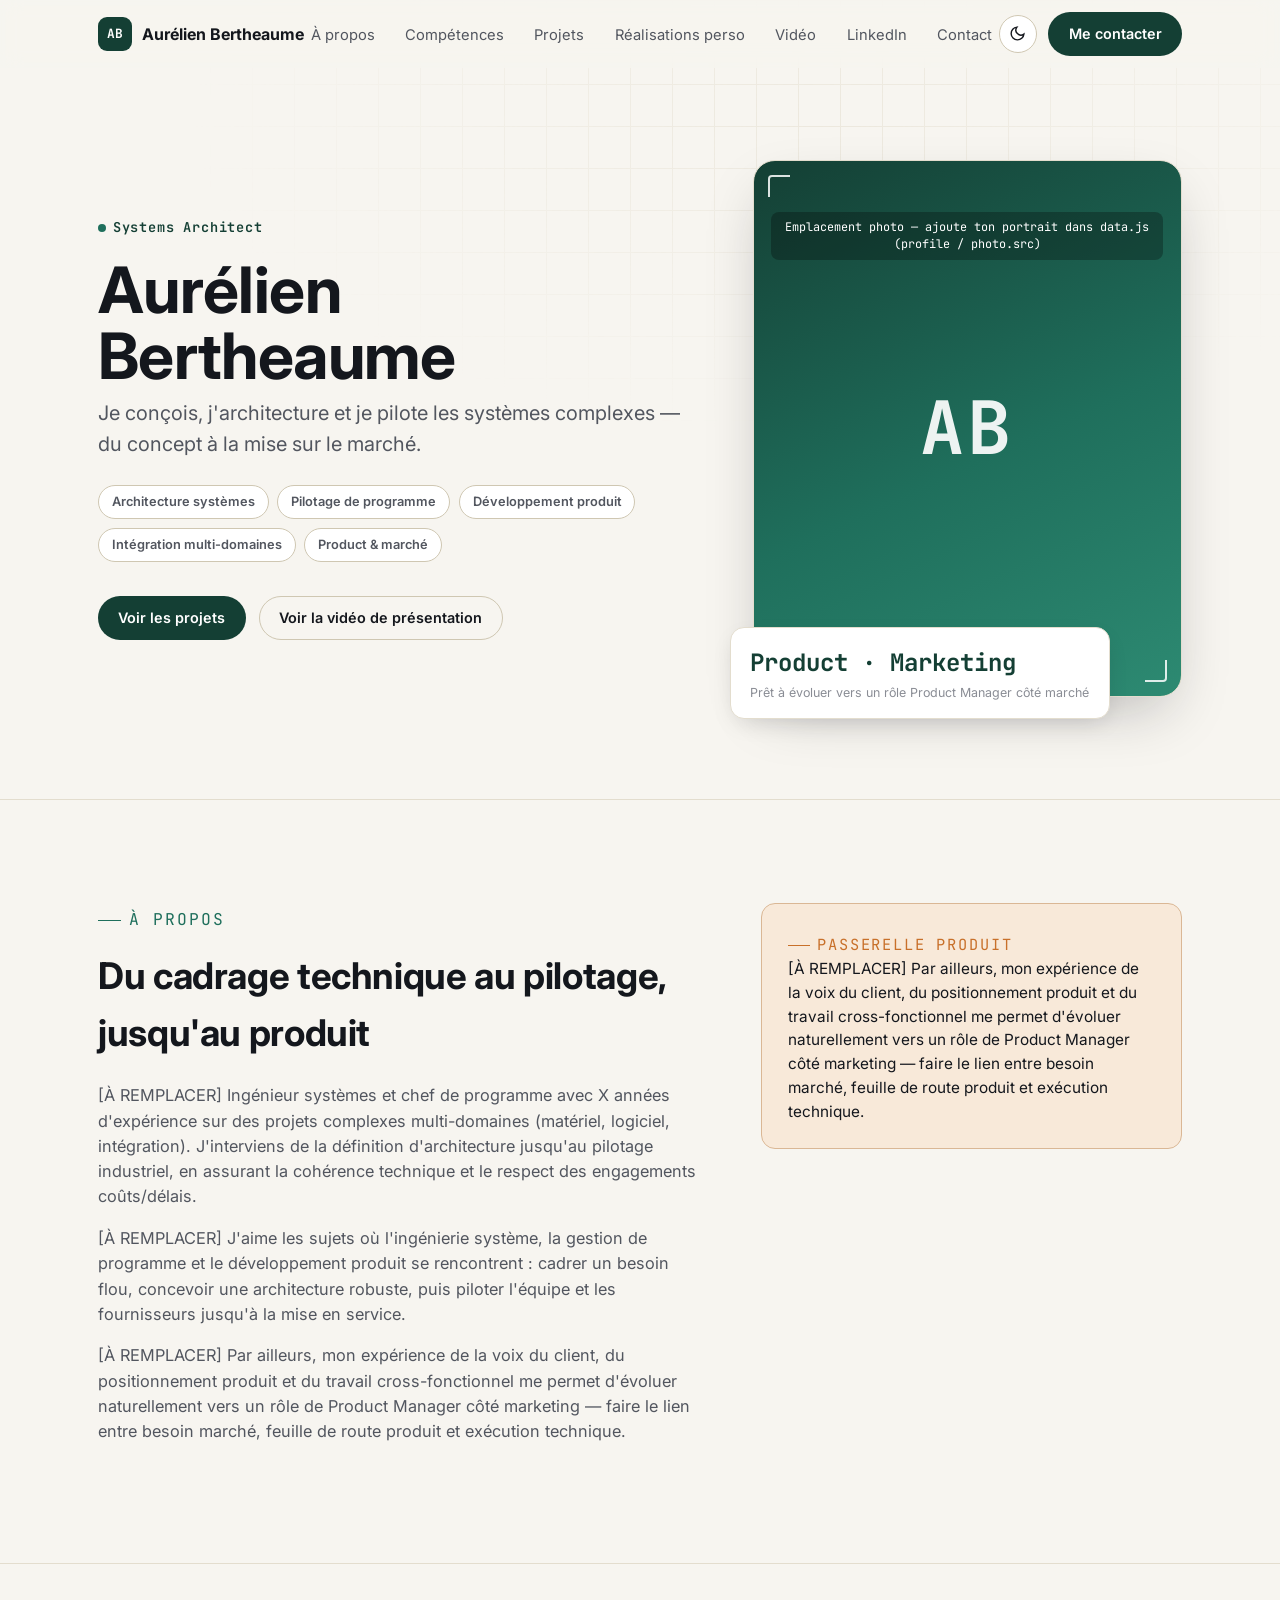
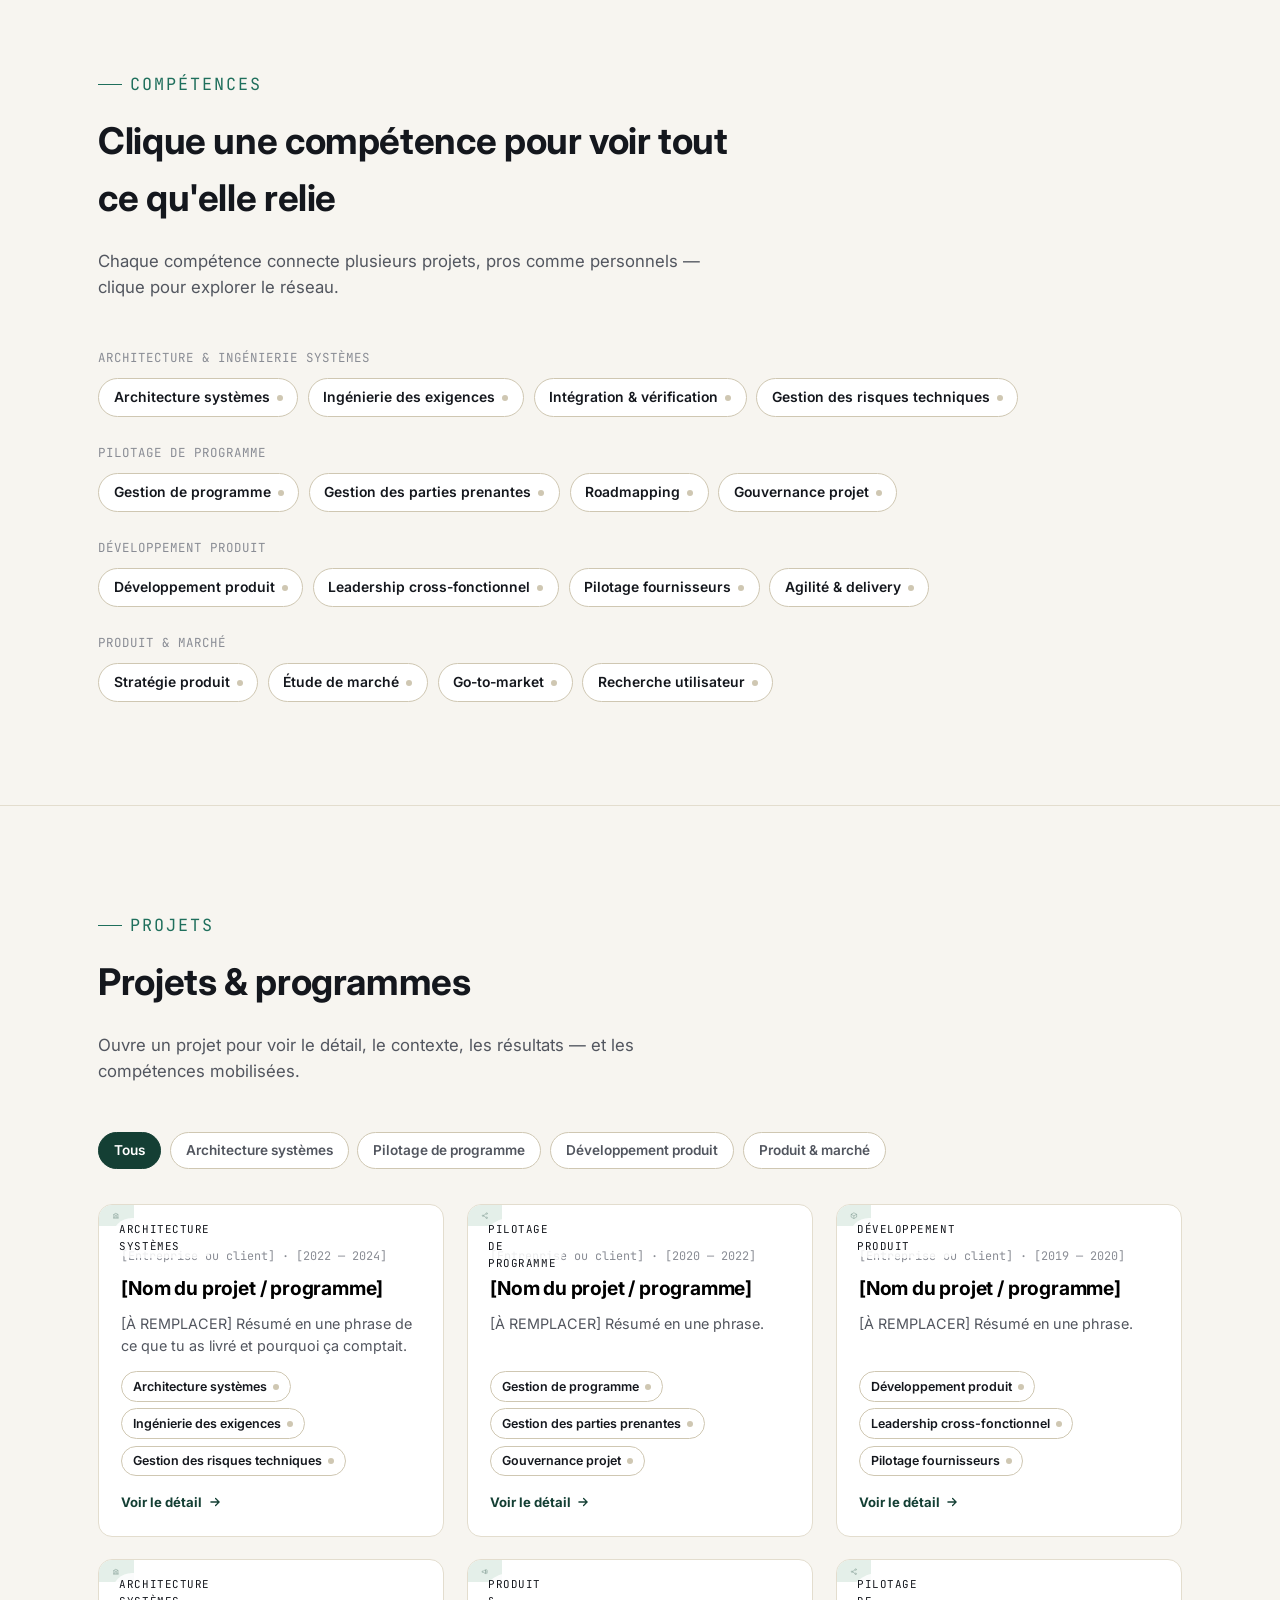
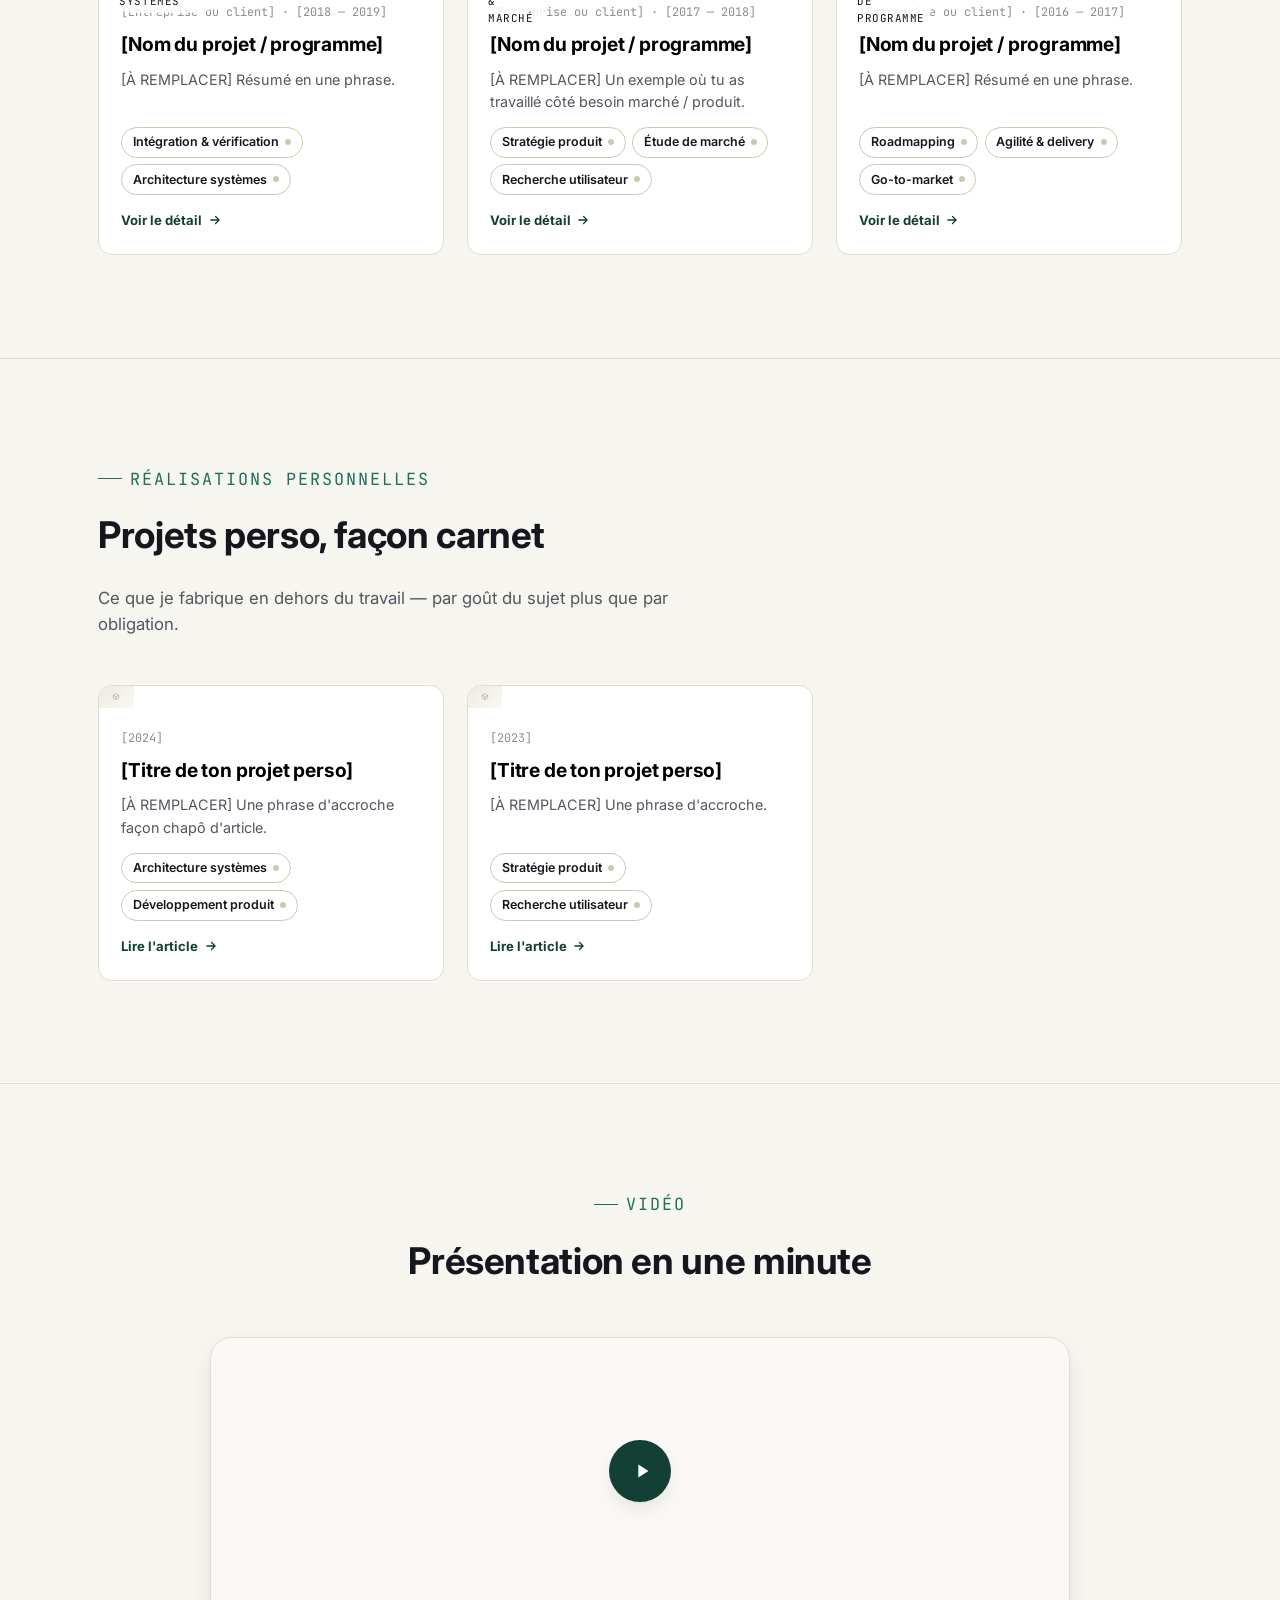
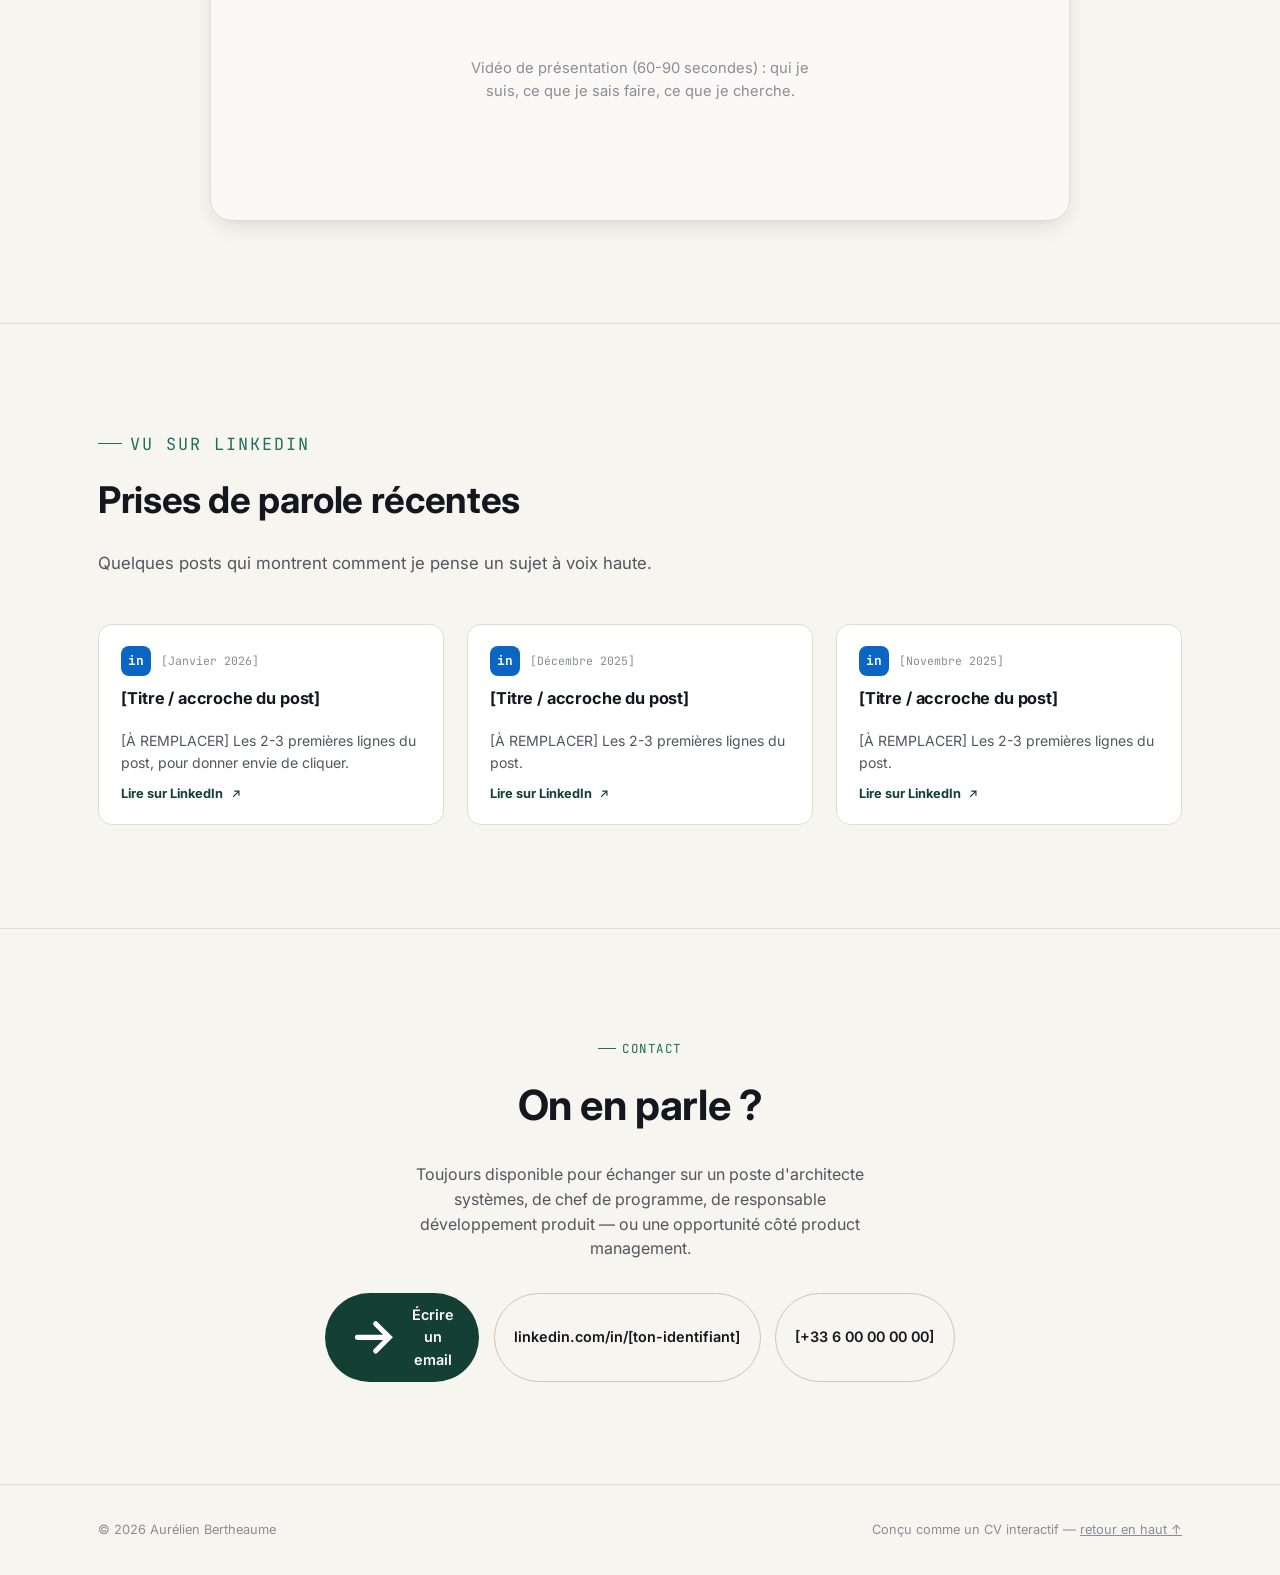
==== index.html @ 0d939670 "Ajoute le template du CV interactif (structure, design, interactions) Site statique one-page qui pré" ====
<!DOCTYPE html>
<html lang="fr">
<head>
<meta charset="UTF-8">
<meta name="viewport" content="width=device-width, initial-scale=1">
<title>Aurélien Bertheaume — Systems Architect &amp; Program Manager</title>
<meta name="description" content="CV interactif — architecture systèmes, ingénierie systèmes, pilotage de programme, développement produit, et passerelle vers le product management marketing.">

<link rel="preconnect" href="https://fonts.googleapis.com">
<link rel="preconnect" href="https://fonts.gstatic.com" crossorigin>
<link href="https://fonts.googleapis.com/css2?family=Inter:wght@400;500;600;700;800&family=JetBrains+Mono:wght@400;500;600;700&display=swap" rel="stylesheet">

<link rel="icon" href="data:image/svg+xml,%3Csvg xmlns='http://www.w3.org/2000/svg' viewBox='0 0 64 64'%3E%3Crect width='64' height='64' rx='16' fill='%23143f34'/%3E%3Ctext x='32' y='42' font-family='monospace' font-size='26' font-weight='700' fill='%23ffffff' text-anchor='middle'%3EAB%3C/text%3E%3C/svg%3E">
<link rel="stylesheet" href="assets/css/style.css">
</head>
<body>

<a class="skip-link" href="#main">Aller au contenu</a>

<!-- ============================== HEADER ============================== -->
<header class="site-header" id="site-header">
  <div class="wrap">
    <a class="brand" href="#top">
      <span class="mark" id="brand-mark">AB</span>
      <span id="brand-name">Aurélien Bertheaume</span>
    </a>

    <nav aria-label="Navigation principale">
      <ul class="nav-links" id="nav-links">
        <li><a href="#about">À propos</a></li>
        <li><a href="#skills">Compétences</a></li>
        <li><a href="#projects">Projets</a></li>
        <li><a href="#personal">Réalisations perso</a></li>
        <li><a href="#video">Vidéo</a></li>
        <li><a href="#linkedin">LinkedIn</a></li>
        <li><a href="#contact">Contact</a></li>
      </ul>
    </nav>

    <div class="header-actions">
      <button class="theme-toggle" id="theme-toggle" type="button" aria-label="Changer le thème clair/sombre">
        <svg class="icon-moon" viewBox="0 0 24 24" fill="none" stroke="currentColor" stroke-width="2"><path d="M21 12.8A9 9 0 1 1 11.2 3 7 7 0 0 0 21 12.8Z"/></svg>
        <svg class="icon-sun" viewBox="0 0 24 24" fill="none" stroke="currentColor" stroke-width="2"><circle cx="12" cy="12" r="4"/><path d="M12 2v2M12 20v2M4.9 4.9l1.4 1.4M17.7 17.7l1.4 1.4M2 12h2M20 12h2M4.9 19.1l1.4-1.4M17.7 6.3l1.4-1.4"/></svg>
      </button>
      <a class="btn btn-primary" href="#contact">Me contacter</a>
      <button class="nav-toggle" id="nav-toggle" type="button" aria-label="Ouvrir le menu" aria-expanded="false">
        <span></span>
      </button>
    </div>
  </div>
</header>

<main id="main">

  <!-- ============================== HERO ============================== -->
  <section class="hero" id="top">
    <div class="wrap hero-grid">
      <div class="hero-copy">
        <p class="role-cycler"><span class="dot"></span> <span id="role-text" class="role-text">Systems Architect</span></p>
        <h1 id="hero-name">Aurélien Bertheaume</h1>
        <p class="pivot-line" id="hero-tagline">Je conçois, j'architecture et je pilote les systèmes complexes — du concept à la mise sur le marché.</p>
        <div class="chip-row" id="hero-highlights"></div>
        <div class="hero-actions">
          <a class="btn btn-primary" href="#projects">Voir les projets</a>
          <a class="btn btn-ghost" href="#video">Voir la vidéo de présentation</a>
        </div>
      </div>

      <div class="hero-photo-col">
        <div class="photo-frame" id="photo-frame">
          <div class="photo-placeholder" id="photo-placeholder">
            <span class="initials" id="photo-initials">AB</span>
            <span class="corner tl"></span>
            <span class="corner br"></span>
            <span class="hint">Emplacement photo — ajoute ton portrait dans data.js (profile / photo.src)</span>
          </div>
        </div>
        <div class="stat-card">
          <div class="num" id="stat-pivot">Product · Marketing</div>
          <div class="label">Prêt à évoluer vers un rôle Product Manager côté marché</div>
        </div>
      </div>
    </div>
  </section>

  <!-- ============================== ABOUT ============================== -->
  <section id="about">
    <div class="wrap about-grid">
      <div class="about-body reveal">
        <p class="eyebrow">À propos</p>
        <h2>Du cadrage technique au pilotage, jusqu'au produit</h2>
        <div id="bio-paragraphs"></div>
      </div>
      <div class="pivot-callout reveal">
        <p class="eyebrow">Passerelle produit</p>
        <p id="pivot-note">[À REMPLACER] Mon expérience de la voix du client et du travail cross-fonctionnel me permet d'évoluer naturellement vers un rôle de Product Manager côté marketing.</p>
      </div>
    </div>
  </section>

  <!-- ============================== SKILLS ============================== -->
  <section id="skills">
    <div class="wrap">
      <div class="section-head reveal">
        <p class="eyebrow">Compétences</p>
        <h2>Clique une compétence pour voir tout ce qu'elle relie</h2>
        <p>Chaque compétence connecte plusieurs projets, pros comme personnels — clique pour explorer le réseau.</p>
      </div>
      <div class="skills-groups" id="skills-groups"></div>
    </div>
  </section>

  <!-- ============================== PROJECTS ============================== -->
  <section id="projects">
    <div class="wrap">
      <div class="section-head reveal">
        <p class="eyebrow">Projets</p>
        <h2>Projets &amp; programmes</h2>
        <p>Ouvre un projet pour voir le détail, le contexte, les résultats — et les compétences mobilisées.</p>
      </div>

      <div class="filter-tabs" id="project-filters"></div>
      <div class="card-grid" id="projects-grid"></div>
    </div>
  </section>

  <!-- ============================== PERSONAL PROJECTS ============================== -->
  <section id="personal">
    <div class="wrap">
      <div class="section-head reveal">
        <p class="eyebrow">Réalisations personnelles</p>
        <h2>Projets perso, façon carnet</h2>
        <p>Ce que je fabrique en dehors du travail — par goût du sujet plus que par obligation.</p>
      </div>
      <div class="card-grid" id="personal-grid"></div>
    </div>
  </section>

  <!-- ============================== VIDEO ============================== -->
  <section id="video">
    <div class="wrap">
      <div class="section-head reveal" style="max-width:640px;margin-left:auto;margin-right:auto;text-align:center">
        <p class="eyebrow" style="justify-content:center">Vidéo</p>
        <h2>Présentation en une minute</h2>
      </div>
      <div class="video-shell reveal" id="video-shell">
        <div class="video-placeholder">
          <div class="play-badge">
            <svg viewBox="0 0 24 24" fill="currentColor"><path d="M8 5v14l11-7z"/></svg>
          </div>
          <p class="cap" id="video-caption">Vidéo de présentation à venir — ajoute un lien YouTube ou Vimeo dans data.js (video.url).</p>
        </div>
      </div>
    </div>
  </section>

  <!-- ============================== LINKEDIN ============================== -->
  <section id="linkedin">
    <div class="wrap">
      <div class="section-head reveal">
        <p class="eyebrow">Vu sur LinkedIn</p>
        <h2>Prises de parole récentes</h2>
        <p>Quelques posts qui montrent comment je pense un sujet à voix haute.</p>
      </div>
      <div class="card-grid" id="linkedin-grid"></div>
    </div>
  </section>

  <!-- ============================== CONTACT ============================== -->
  <section id="contact" class="contact-section">
    <div class="wrap">
      <p class="eyebrow" style="justify-content:center">Contact</p>
      <h2>On en parle ?</h2>
      <p style="max-width:46ch;margin:0 auto">Toujours disponible pour échanger sur un poste d'architecte systèmes, de chef de programme, de responsable développement produit — ou une opportunité côté product management.</p>
      <div class="contact-links" id="contact-links"></div>
    </div>
  </section>

</main>

<footer class="site-footer">
  <div class="wrap">
    <p id="footer-name">© <span id="footer-year"></span> Aurélien Bertheaume</p>
    <p>Conçu comme un CV interactif — <a href="#top">retour en haut ↑</a></p>
  </div>
</footer>

<!-- ============================== MODAL ============================== -->
<dialog id="detail-modal" aria-labelledby="modal-title">
  <div class="modal-card">
    <div class="modal-head">
      <div>
        <p class="eyebrow" id="modal-kicker" style="margin-bottom:.4rem"></p>
        <h3 id="modal-title" style="margin:0"></h3>
      </div>
      <button class="modal-close" id="modal-close" type="button" aria-label="Fermer">
        <svg viewBox="0 0 24 24" width="16" height="16" fill="none" stroke="currentColor" stroke-width="2"><path d="M6 6l12 12M18 6L6 18"/></svg>
      </button>
    </div>
    <div class="modal-body" id="modal-body"></div>
  </div>
</dialog>

<script src="assets/js/data.js"></script>
<script src="assets/js/app.js"></script>
</body>
</html>
---- assets/css/style.css ----
/* ==========================================================================
   CV interactif — feuille de style
   Palette : papier chaud + encre marine + accent émeraude + accent ambre
   (l'ambre sert uniquement à attirer l'œil sur les liens compétences <-> projets)
   ========================================================================== */

:root{
  --bg:            #f7f5f0;
  --bg-soft:       #efeae0;
  --surface:       #ffffff;
  --surface-tint:  #fbf9f5;
  --ink:           #14171d;
  --ink-soft:      #52565f;
  --ink-faint:     #8a8d95;
  --line:          #e3ddce;
  --line-strong:   #cfc7b2;

  --accent:        #1f6f5c;
  --accent-strong: #143f34;
  --accent-tint:   #e4efe9;

  --focus:         #c8702a;
  --focus-tint:    #f8e9d9;

  --shadow-sm: 0 1px 2px rgba(20,23,29,.06), 0 1px 1px rgba(20,23,29,.04);
  --shadow-md: 0 8px 24px -8px rgba(20,23,29,.18);
  --shadow-lg: 0 24px 60px -16px rgba(20,23,29,.28);

  --radius-sm: 8px;
  --radius-md: 14px;
  --radius-lg: 22px;

  --font-sans: "Inter", "Helvetica Neue", Arial, sans-serif;
  --font-mono: "JetBrains Mono", "SFMono-Regular", Menlo, monospace;

  --container: 1180px;
  --gutter: clamp(1.25rem, 4vw, 3rem);

  --ease: cubic-bezier(.16,.84,.44,1);
}

:root[data-theme="dark"]{
  --bg:            #12141a;
  --bg-soft:       #191c23;
  --surface:       #1b1e26;
  --surface-tint:  #20232c;
  --ink:           #f2f1ec;
  --ink-soft:      #b9bcc6;
  --ink-faint:     #797e8a;
  --line:          #2a2e38;
  --line-strong:   #383d4a;

  --accent:        #4fb999;
  --accent-strong: #bfe9d9;
  --accent-tint:   #1c2e29;

  --focus:         #e0975a;
  --focus-tint:    #2e2318;

  --shadow-sm: 0 1px 2px rgba(0,0,0,.35);
  --shadow-md: 0 8px 24px -8px rgba(0,0,0,.5);
  --shadow-lg: 0 24px 60px -16px rgba(0,0,0,.6);
}

@media (prefers-color-scheme: dark){
  :root:not([data-theme="light"]){
    --bg:            #12141a;
    --bg-soft:       #191c23;
    --surface:       #1b1e26;
    --surface-tint:  #20232c;
    --ink:           #f2f1ec;
    --ink-soft:      #b9bcc6;
    --ink-faint:     #797e8a;
    --line:          #2a2e38;
    --line-strong:   #383d4a;

    --accent:        #4fb999;
    --accent-strong: #bfe9d9;
    --accent-tint:   #1c2e29;

    --focus:         #e0975a;
    --focus-tint:    #2e2318;

    --shadow-sm: 0 1px 2px rgba(0,0,0,.35);
    --shadow-md: 0 8px 24px -8px rgba(0,0,0,.5);
    --shadow-lg: 0 24px 60px -16px rgba(0,0,0,.6);
  }
}

*, *::before, *::after{ box-sizing: border-box; }
html{ scroll-behavior: smooth; }
@media (prefers-reduced-motion: reduce){
  html{ scroll-behavior: auto; }
  *{ animation-duration: .01ms !important; animation-iteration-count: 1 !important; transition-duration: .01ms !important; }
}

body{
  margin: 0;
  background: var(--bg);
  color: var(--ink);
  font-family: var(--font-sans);
  font-size: 16px;
  line-height: 1.55;
  -webkit-font-smoothing: antialiased;
  transition: background .3s var(--ease), color .3s var(--ease);
}

img{ max-width: 100%; display: block; }
a{ color: inherit; }
button{ font: inherit; }

.wrap{
  max-width: var(--container);
  margin: 0 auto;
  padding-left: var(--gutter);
  padding-right: var(--gutter);
}

section{ padding: clamp(3.5rem, 8vw, 7rem) 0; }
section + section{ border-top: 1px solid var(--line); }

.eyebrow{
  font-family: var(--font-mono);
  font-size: .78rem;
  letter-spacing: .12em;
  text-transform: uppercase;
  color: var(--accent);
  display: inline-flex;
  align-items: center;
  gap: .5em;
  margin: 0 0 .9rem;
}
.eyebrow::before{
  content: "";
  width: 1.4em; height: 1px;
  background: var(--accent);
  display: inline-block;
}

h1, h2, h3, h4{
  font-weight: 700;
  letter-spacing: -.01em;
  margin: 0 0 .6em;
}
h2{ font-size: clamp(1.7rem, 3vw, 2.3rem); }
h3{ font-size: 1.2rem; }
p{ margin: 0 0 1em; color: var(--ink-soft); }

.section-head{ max-width: 640px; margin-bottom: clamp(2rem, 4vw, 3rem); }
.section-head p{ font-size: 1.05rem; }

/* ---------- Skip link / a11y ---------- */
.skip-link{
  position: absolute; left: -999px; top: 0;
  background: var(--accent); color: #fff;
  padding: .7em 1.2em; border-radius: 0 0 8px 0; z-index: 999;
}
.skip-link:focus{ left: 0; }

:focus-visible{ outline: 2px solid var(--focus); outline-offset: 3px; border-radius: 4px; }

/* ==========================================================================
   HEADER
   ========================================================================== */
/* Le flou de verre vit dans un ::before plutôt que sur .site-header lui-même :
   backdrop-filter sur l'en-tête ferait de lui le containing block de ses
   descendants position:fixed (dont le menu mobile), qui se retrouveraient
   alors coincés dans la hauteur de l'en-tête au lieu de couvrir l'écran. */
.site-header{
  position: fixed; top: 0; left: 0; right: 0; z-index: 60;
  border-bottom: 1px solid transparent;
  transition: border-color .3s var(--ease);
}
.site-header::before{
  content: "";
  position: absolute; inset: 0; z-index: -1;
  backdrop-filter: blur(10px) saturate(140%);
  background: color-mix(in srgb, var(--bg) 78%, transparent);
}
.site-header.is-scrolled{ border-color: var(--line); }

.site-header .wrap{
  display: flex; align-items: center; justify-content: space-between;
  height: 68px;
}

.brand{
  display: flex; align-items: center; gap: .6rem;
  font-weight: 700; font-size: 1rem; text-decoration: none;
}
.brand .mark{
  width: 34px; height: 34px; border-radius: 9px;
  background: var(--accent-strong);
  color: #fff;
  display: grid; place-items: center;
  font-family: var(--font-mono); font-size: .8rem; letter-spacing: .03em;
}

.nav-links{
  display: flex; align-items: center; gap: 1.9rem;
  list-style: none; margin: 0; padding: 0;
}
.nav-links a{
  text-decoration: none; font-size: .92rem; color: var(--ink-soft);
  transition: color .2s var(--ease);
}
.nav-links a:hover{ color: var(--ink); }

.header-actions{ display: flex; align-items: center; gap: .7rem; }

.theme-toggle{
  width: 38px; height: 38px; border-radius: 50%;
  border: 1px solid var(--line-strong); background: var(--surface);
  color: var(--ink); cursor: pointer;
  display: grid; place-items: center;
  transition: transform .2s var(--ease), border-color .2s var(--ease);
}
.theme-toggle:hover{ border-color: var(--accent); transform: translateY(-1px); }
.theme-toggle svg{ width: 17px; height: 17px; }
.theme-toggle .icon-sun{ display: none; }
:root[data-theme="dark"] .theme-toggle .icon-moon{ display: none; }
:root[data-theme="dark"] .theme-toggle .icon-sun{ display: block; }

.btn{
  display: inline-flex; align-items: center; justify-content: center; gap: .5em;
  padding: .68em 1.35em;
  border-radius: 999px;
  font-size: .9rem; font-weight: 600;
  text-decoration: none; border: 1px solid transparent;
  cursor: pointer;
  transition: transform .18s var(--ease), box-shadow .18s var(--ease), background .18s var(--ease), border-color .18s var(--ease);
}
.btn-primary{ background: var(--accent-strong); color: #fff; }
.btn-primary:hover{ transform: translateY(-2px); box-shadow: var(--shadow-md); }
.btn-ghost{ border-color: var(--line-strong); color: var(--ink); background: transparent; }
.btn-ghost:hover{ border-color: var(--accent); color: var(--accent); }

.nav-toggle{
  display: none; width: 38px; height: 38px; border-radius: 9px;
  border: 1px solid var(--line-strong); background: var(--surface);
  align-items: center; justify-content: center; cursor: pointer;
}
.nav-toggle span, .nav-toggle span::before, .nav-toggle span::after{
  content: ""; display: block; width: 16px; height: 2px; background: var(--ink);
  position: relative; transition: transform .2s var(--ease), opacity .2s var(--ease);
}
.nav-toggle span::before{ position: absolute; top: -5px; }
.nav-toggle span::after{ position: absolute; top: 5px; }

/* ==========================================================================
   HERO
   ========================================================================== */
.hero{
  position: relative;
  padding-top: clamp(7rem, 14vw, 10rem);
  overflow: hidden;
  border-top: none;
}
.hero::before{
  content: "";
  position: absolute; inset: 0;
  background-image:
    linear-gradient(var(--line) 1px, transparent 1px),
    linear-gradient(90deg, var(--line) 1px, transparent 1px);
  background-size: 42px 42px;
  mask-image: radial-gradient(ellipse 70% 55% at 65% 15%, #000 0%, transparent 72%);
  opacity: .55;
  pointer-events: none;
}

.hero-grid{
  position: relative;
  display: grid;
  grid-template-columns: 1.1fr .8fr;
  gap: clamp(2rem, 5vw, 4rem);
  align-items: center;
}

.role-cycler{
  font-family: var(--font-mono);
  font-size: .85rem;
  letter-spacing: .06em;
  color: var(--ink-soft);
  min-height: 1.6em;
  display: flex; align-items: baseline; gap: .5em;
  margin-bottom: 1.1rem;
}
.role-cycler .dot{ width: 8px; height: 8px; border-radius: 50%; background: var(--accent); flex: none; }
.role-cycler .role-text{ color: var(--accent-strong); font-weight: 600; }

.hero h1{
  font-size: clamp(2.4rem, 5.4vw, 4rem);
  line-height: 1.04;
  margin-bottom: .5rem;
}
.hero .pivot-line{
  font-size: clamp(1.05rem, 1.6vw, 1.25rem);
  color: var(--ink-soft);
  max-width: 46ch;
  margin-bottom: 1.6rem;
}
.hero .pivot-line strong{ color: var(--focus); font-weight: 700; }

.chip-row{ display: flex; flex-wrap: wrap; gap: .55rem; margin-bottom: 2.1rem; }
.chip{
  font-size: .8rem; font-weight: 600;
  padding: .48em 1em;
  border-radius: 999px;
  background: var(--surface);
  border: 1px solid var(--line-strong);
  color: var(--ink-soft);
}

.hero-actions{ display: flex; flex-wrap: wrap; gap: .8rem; }

.hero-photo-col{ position: relative; }
.photo-frame{
  position: relative;
  border-radius: var(--radius-lg);
  overflow: hidden;
  aspect-ratio: 4 / 5;
  background: linear-gradient(155deg, var(--accent-strong), var(--accent) 55%, #2d8a72);
  box-shadow: var(--shadow-lg);
  border: 1px solid var(--line);
}
.photo-frame img{ width: 100%; height: 100%; object-fit: cover; }
.photo-placeholder{
  position: absolute; inset: 0;
  display: grid; place-items: center;
  color: #fff;
}
.photo-placeholder .initials{
  font-family: var(--font-mono);
  font-size: clamp(3.2rem, 8vw, 4.6rem);
  font-weight: 700;
  letter-spacing: .04em;
  opacity: .92;
}
.photo-placeholder .hint{
  position: absolute; top: 3.2rem; left: 1.1rem; right: 1.1rem;
  font-size: .74rem; font-family: var(--font-mono);
  background: rgba(0,0,0,.28);
  padding: .6em .8em; border-radius: 8px;
  line-height: 1.4; text-align: center;
}
.corner{
  position: absolute; width: 22px; height: 22px;
  border-color: rgba(255,255,255,.85);
  border-style: solid; border-width: 0;
}
.corner.tl{ top: 14px; left: 14px; border-top-width: 2px; border-left-width: 2px; border-radius: 4px 0 0 0; }
.corner.br{ bottom: 14px; right: 14px; border-bottom-width: 2px; border-right-width: 2px; border-radius: 0 0 4px 0; }

.stat-card{
  position: absolute; left: -1.4rem; bottom: -1.4rem;
  background: var(--surface);
  border: 1px solid var(--line);
  border-radius: var(--radius-md);
  padding: 1rem 1.2rem;
  box-shadow: var(--shadow-md);
  min-width: 190px;
}
.stat-card .num{ font-family: var(--font-mono); font-size: 1.5rem; font-weight: 700; color: var(--accent-strong); }
.stat-card .label{ font-size: .78rem; color: var(--ink-faint); margin-top: .1rem; }

@media (max-width: 900px){
  .hero-grid{ grid-template-columns: 1fr; }
  .hero-photo-col{ width: 100%; max-width: 340px; margin: 0 auto; order: -1; }
  .stat-card{ left: .4rem; bottom: -1.2rem; }
}

/* ==========================================================================
   ABOUT
   ========================================================================== */
.about-grid{
  display: grid; grid-template-columns: 1.3fr .9fr; gap: clamp(2rem, 5vw, 3.5rem);
  align-items: start;
}
.about-body p{ font-size: 1.02rem; }

.pivot-callout{
  background: var(--focus-tint);
  border: 1px solid color-mix(in srgb, var(--focus) 35%, var(--line));
  border-radius: var(--radius-md);
  padding: 1.5rem 1.6rem;
}
.pivot-callout .eyebrow{ color: var(--focus); }
.pivot-callout .eyebrow::before{ background: var(--focus); }
.pivot-callout p{ color: var(--ink); margin-bottom: 0; font-size: .96rem; }

@media (max-width: 860px){ .about-grid{ grid-template-columns: 1fr; } }

/* ==========================================================================
   SKILLS
   ========================================================================== */
.skills-groups{ display: grid; gap: 1.6rem; }
.skill-group-label{
  font-family: var(--font-mono); font-size: .78rem; text-transform: uppercase;
  letter-spacing: .08em; color: var(--ink-faint); margin-bottom: .7rem; display: block;
}
.skill-chips{ display: flex; flex-wrap: wrap; gap: .6rem; }

.skill-chip{
  appearance: none; cursor: pointer;
  border: 1px solid var(--line-strong);
  background: var(--surface);
  color: var(--ink);
  padding: .55em 1.05em;
  border-radius: 999px;
  font-size: .87rem; font-weight: 600;
  display: inline-flex; align-items: center; gap: .5em;
  transition: border-color .18s var(--ease), background .18s var(--ease), color .18s var(--ease), transform .18s var(--ease);
}
.skill-chip::after{
  content: "";
  width: 6px; height: 6px; border-radius: 50%;
  background: var(--line-strong);
  transition: background .18s var(--ease);
}
.skill-chip:hover{ border-color: var(--focus); color: var(--focus); transform: translateY(-1px); }
.skill-chip:hover::after{ background: var(--focus); }
.skill-chip.is-active{ background: var(--focus); border-color: var(--focus); color: #fff; }
.skill-chip.is-active::after{ background: #fff; }
.skill-chip.is-small{ padding: .38em .85em; font-size: .78rem; }
.skill-chip.is-static{ cursor: default; }
.skill-chip.is-static:hover{ border-color: var(--line-strong); color: var(--ink); transform: none; }
.skill-chip.is-static:hover::after{ background: var(--line-strong); }

/* ==========================================================================
   FILTER TABS
   ========================================================================== */
.filter-tabs{ display: flex; flex-wrap: wrap; gap: .55rem; margin-bottom: 2.2rem; }
.filter-tab{
  border: 1px solid var(--line-strong); background: var(--surface);
  color: var(--ink-soft); padding: .5em 1.1em; border-radius: 999px;
  font-size: .85rem; font-weight: 600; cursor: pointer;
  transition: all .18s var(--ease);
}
.filter-tab:hover{ border-color: var(--accent); color: var(--accent-strong); }
.filter-tab.is-active{ background: var(--accent-strong); border-color: var(--accent-strong); color: #fff; }

/* ==========================================================================
   CARDS — projects / personal / linkedin
   ========================================================================== */
.card-grid{ display: grid; grid-template-columns: repeat(3, 1fr); gap: 1.4rem; }
@media (max-width: 980px){ .card-grid{ grid-template-columns: repeat(2, 1fr); } }
@media (max-width: 640px){ .card-grid{ grid-template-columns: 1fr; } }

.project-card{
  text-align: left;
  background: var(--surface);
  border: 1px solid var(--line);
  border-radius: var(--radius-md);
  padding: 0;
  overflow: hidden;
  cursor: pointer;
  display: flex; flex-direction: column;
  transition: transform .22s var(--ease), box-shadow .22s var(--ease), border-color .22s var(--ease);
}
.project-card:hover{ transform: translateY(-4px); box-shadow: var(--shadow-md); border-color: var(--line-strong); }

.card-visual{
  aspect-ratio: 16/10;
  display: grid; place-items: center;
  position: relative;
  background: var(--accent-tint);
  color: var(--accent-strong);
}
.card-visual svg{ width: 34%; height: 34%; }
.card-visual .cat-tag{
  position: absolute; top: .8rem; left: .8rem;
  font-family: var(--font-mono); font-size: .68rem;
  background: rgba(255,255,255,.85); color: var(--ink);
  padding: .3em .7em; border-radius: 999px;
  text-transform: uppercase; letter-spacing: .05em;
}
:root[data-theme="dark"] .card-visual .cat-tag{ background: rgba(20,23,29,.72); color: var(--ink); }

.card-body{ padding: 1.3rem 1.4rem 1.5rem; display: flex; flex-direction: column; gap: .55rem; flex: 1; }
.card-meta{ font-family: var(--font-mono); font-size: .74rem; color: var(--ink-faint); }
.card-body h3{ margin-bottom: 0; }
.card-body .summary{ font-size: .9rem; margin-bottom: .3rem; flex: 1; }
.card-skill-preview{ display: flex; flex-wrap: wrap; gap: .4rem; }

.card-arrow{
  margin-top: .4rem; display: inline-flex; align-items: center; gap: .4em;
  font-size: .82rem; font-weight: 700; color: var(--accent-strong);
}
.card-arrow svg{ width: 14px; height: 14px; transition: transform .2s var(--ease); }
.project-card:hover .card-arrow svg{ transform: translateX(3px); }

/* Personal project (magazine) cards */
.article-card .card-visual{ background: linear-gradient(135deg, var(--bg-soft), var(--surface-tint)); }
.article-card img.card-photo{ width: 100%; height: 100%; object-fit: cover; }

/* LinkedIn cards */
.li-card{
  background: var(--surface); border: 1px solid var(--line); border-radius: var(--radius-md);
  padding: 1.3rem 1.4rem; display: flex; flex-direction: column; gap: .6rem;
  text-decoration: none; transition: transform .2s var(--ease), box-shadow .2s var(--ease);
}
.li-card:hover{ transform: translateY(-4px); box-shadow: var(--shadow-md); }
.li-top{ display: flex; align-items: center; gap: .6rem; }
.li-badge{
  width: 30px; height: 30px; border-radius: 8px; background: #0a66c2; color: #fff;
  display: grid; place-items: center; font-family: var(--font-mono); font-weight: 700; font-size: .8rem; flex: none;
}
.li-date{ font-family: var(--font-mono); font-size: .72rem; color: var(--ink-faint); }
.li-card h3{ font-size: 1.02rem; }
.li-card .excerpt{ font-size: .88rem; margin-bottom: 0; }
.li-open{ font-size: .8rem; font-weight: 700; color: var(--accent-strong); display: inline-flex; align-items: center; gap: .4em; margin-top: auto; }

/* ==========================================================================
   VIDEO
   ========================================================================== */
.video-shell{
  position: relative; border-radius: var(--radius-lg); overflow: hidden;
  border: 1px solid var(--line); box-shadow: var(--shadow-md);
  aspect-ratio: 16/9; background: var(--surface-tint);
  max-width: 860px; margin: 0 auto;
}
.video-shell iframe{ position: absolute; inset: 0; width: 100%; height: 100%; border: 0; }
.video-placeholder{
  position: absolute; inset: 0; display: grid; place-items: center; gap: .9rem;
  text-align: center; padding: 2rem;
}
.play-badge{
  width: 62px; height: 62px; border-radius: 50%; background: var(--accent-strong); color: #fff;
  display: grid; place-items: center; box-shadow: var(--shadow-md);
}
.play-badge svg{ width: 22px; height: 22px; margin-left: 3px; }
.video-placeholder .cap{ max-width: 40ch; font-size: .92rem; color: var(--ink-faint); }

/* ==========================================================================
   CONTACT / FOOTER
   ========================================================================== */
.contact-section{ text-align: center; }
.contact-section h2{ font-size: clamp(1.9rem, 4vw, 2.6rem); }
.contact-links{ display: flex; flex-wrap: wrap; justify-content: center; gap: .9rem; margin-top: 2rem; }

.site-footer{ padding: 2.2rem 0; border-top: 1px solid var(--line); }
.site-footer .wrap{ display: flex; justify-content: space-between; align-items: center; flex-wrap: wrap; gap: .8rem; }
.site-footer p{ margin: 0; font-size: .8rem; color: var(--ink-faint); }

/* ==========================================================================
   DIALOG (project / article / skill lens modal)
   ========================================================================== */
dialog#detail-modal{
  border: none; padding: 0; background: transparent; max-width: min(760px, 92vw);
  width: 100%; border-radius: var(--radius-lg);
  overflow: visible;
}
dialog#detail-modal::backdrop{
  background: rgba(15,17,21,.55);
  backdrop-filter: blur(3px);
}
.modal-card{
  background: var(--surface);
  border-radius: var(--radius-lg);
  border: 1px solid var(--line);
  box-shadow: var(--shadow-lg);
  max-height: 86vh; overflow-y: auto;
}
.modal-head{
  position: sticky; top: 0; z-index: 2;
  background: var(--surface);
  padding: 1.6rem 1.8rem 1rem;
  border-bottom: 1px solid var(--line);
  display: flex; justify-content: space-between; gap: 1rem; align-items: flex-start;
}
.modal-close{
  border: 1px solid var(--line-strong); background: var(--bg); color: var(--ink);
  width: 36px; height: 36px; border-radius: 50%; cursor: pointer; flex: none;
  display: grid; place-items: center;
}
.modal-close:hover{ border-color: var(--focus); color: var(--focus); }
.modal-body{ padding: 1.5rem 1.8rem 2rem; }
.modal-body h4{ font-family: var(--font-mono); font-size: .76rem; text-transform: uppercase; letter-spacing: .08em; color: var(--ink-faint); margin: 1.4rem 0 .6rem; }
.modal-body ul{ padding-left: 1.1rem; margin: 0 0 1rem; color: var(--ink-soft); }
.modal-body li{ margin-bottom: .35rem; }
.modal-figure{ border-radius: var(--radius-md); overflow: hidden; margin-bottom: 1.2rem; aspect-ratio: 16/9; background: var(--accent-tint); display: grid; place-items: center; }
.modal-figure img{ width: 100%; height: 100%; object-fit: cover; }
.modal-figure svg{ width: 24%; height: 24%; color: var(--accent-strong); }
.modal-related{ display: grid; grid-template-columns: repeat(auto-fill, minmax(190px,1fr)); gap: .8rem; margin-top: .6rem; }
.related-card{
  text-align: left; border: 1px solid var(--line); background: var(--bg); border-radius: 10px;
  padding: .8rem .9rem; cursor: pointer; transition: border-color .18s var(--ease), transform .18s var(--ease);
}
.related-card:hover{ border-color: var(--focus); transform: translateY(-2px); }
.related-card .rc-kind{ font-family: var(--font-mono); font-size: .66rem; color: var(--ink-faint); text-transform: uppercase; }
.related-card .rc-title{ font-size: .88rem; font-weight: 700; margin-top: .2rem; }

/* utility */
.visually-hidden{
  position: absolute !important; width: 1px; height: 1px; overflow: hidden;
  clip: rect(0 0 0 0); white-space: nowrap; border: 0; padding: 0; margin: -1px;
}

/* reveal-on-scroll */
.reveal{ opacity: 0; transform: translateY(16px); transition: opacity .6s var(--ease), transform .6s var(--ease); }
.reveal.is-visible{ opacity: 1; transform: translateY(0); }

/* nav mobile */
@media (max-width: 860px){
  .nav-links{
    position: fixed; inset: 68px 0 0 0; background: var(--bg);
    flex-direction: column; align-items: flex-start; padding: 2rem var(--gutter);
    transform: translateY(-8px); opacity: 0; pointer-events: none;
    transition: opacity .2s var(--ease), transform .2s var(--ease);
  }
  .nav-links.is-open{ opacity: 1; transform: translateY(0); pointer-events: auto; }
  .nav-links a{ font-size: 1.1rem; padding: .6rem 0; }
  .nav-toggle{ display: flex; }
  .header-actions .btn-primary{ display: none; }
}
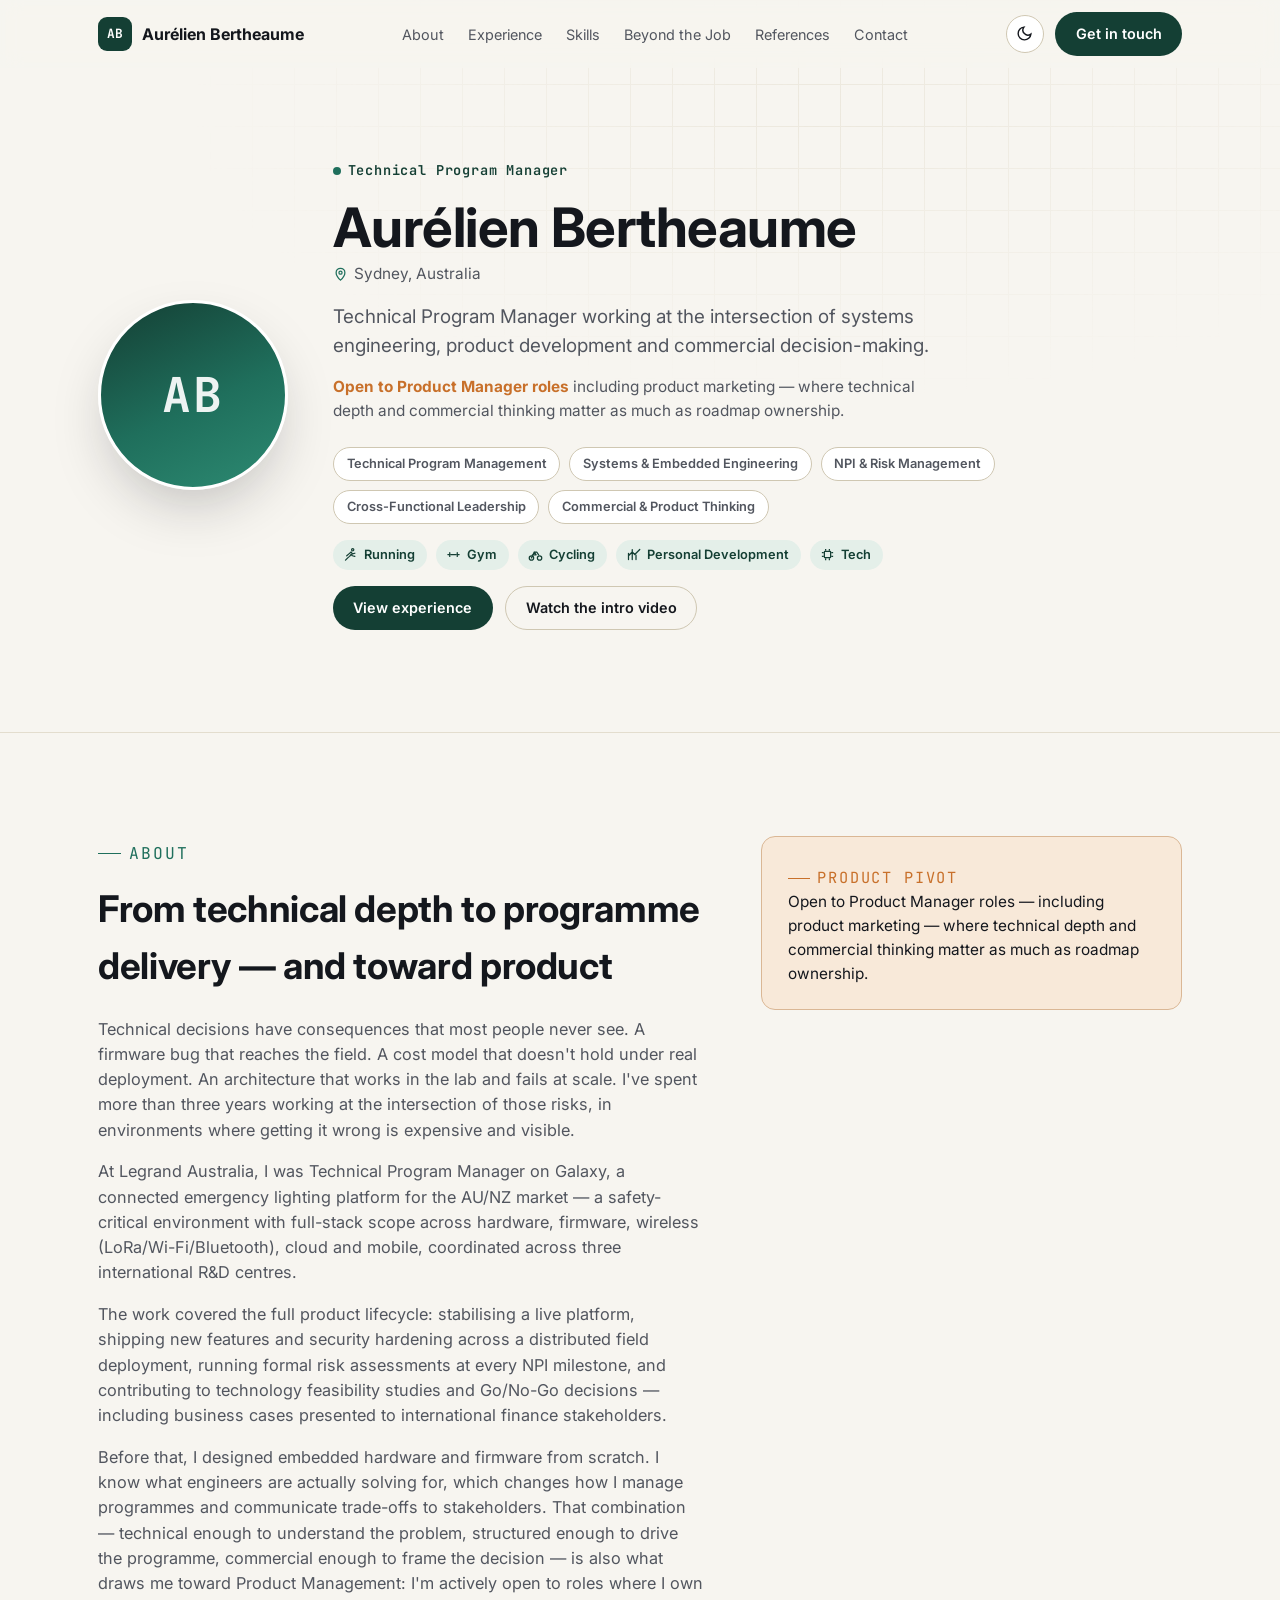
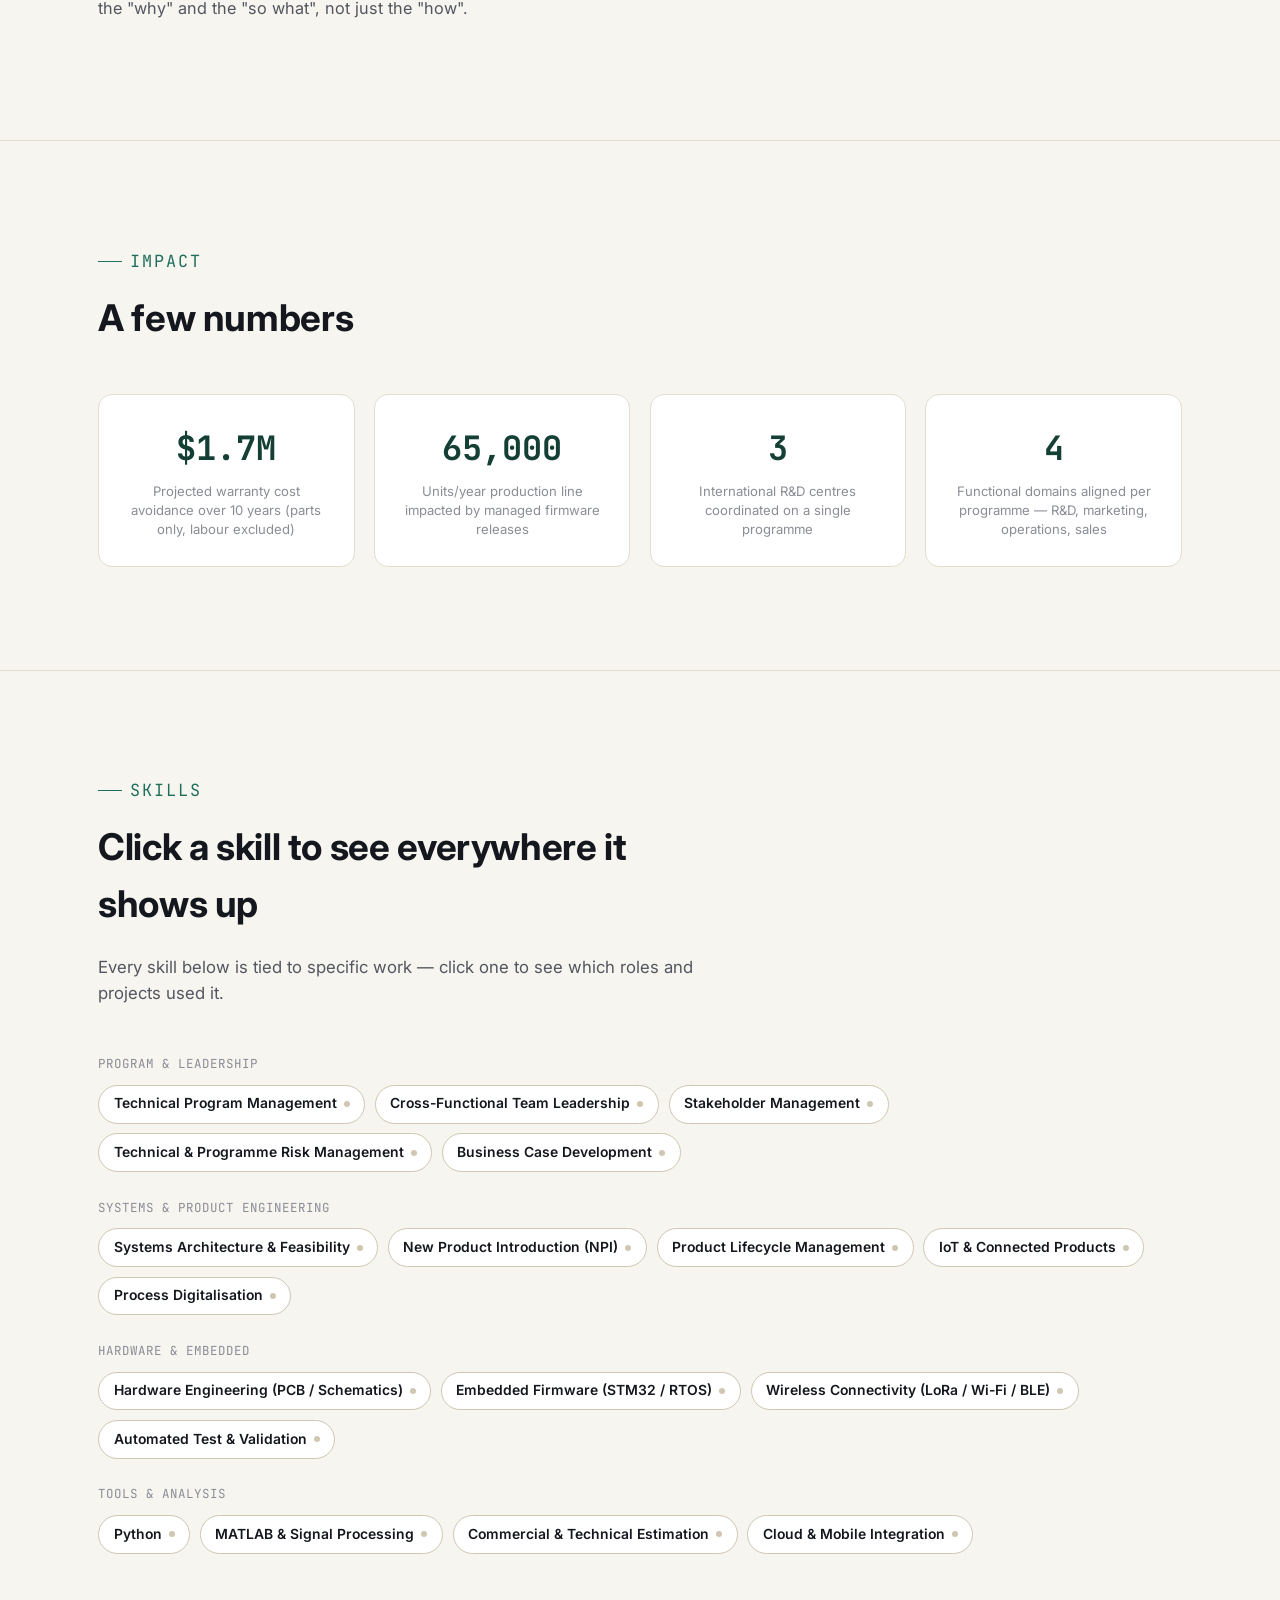
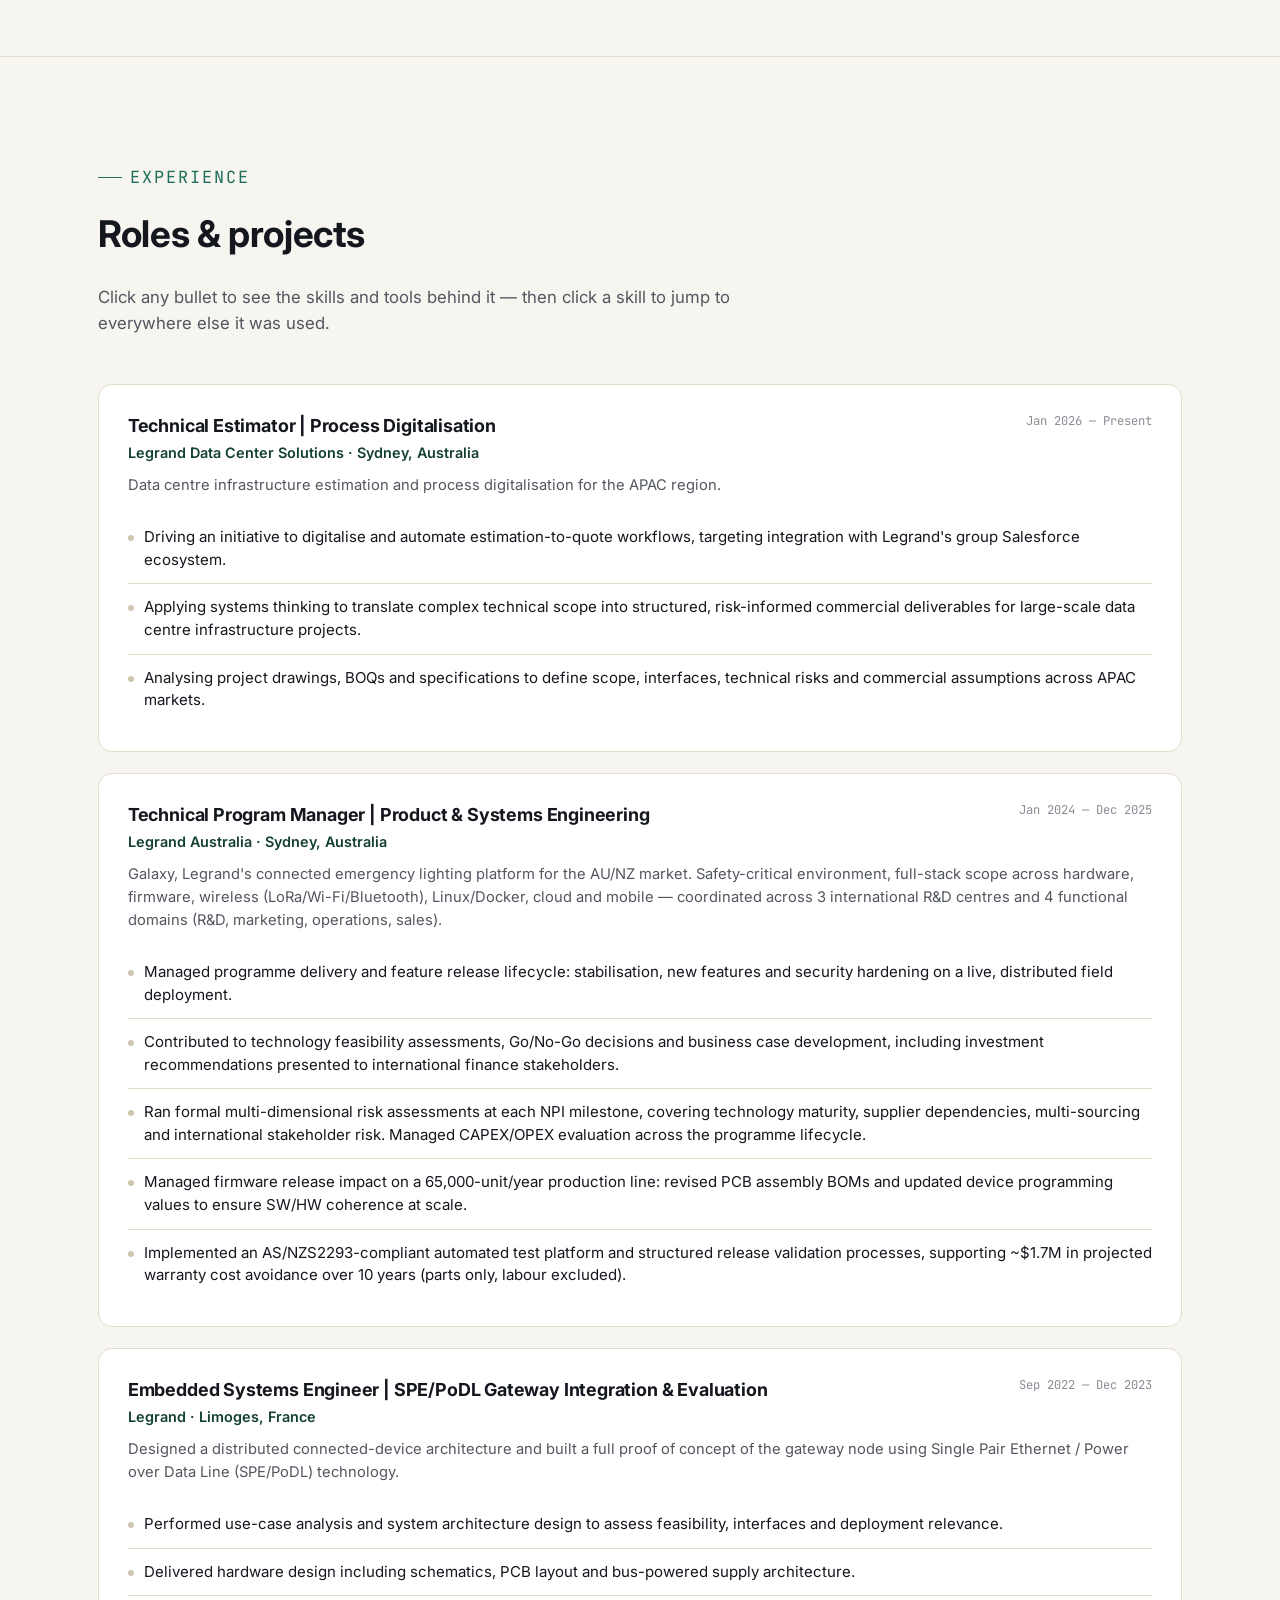
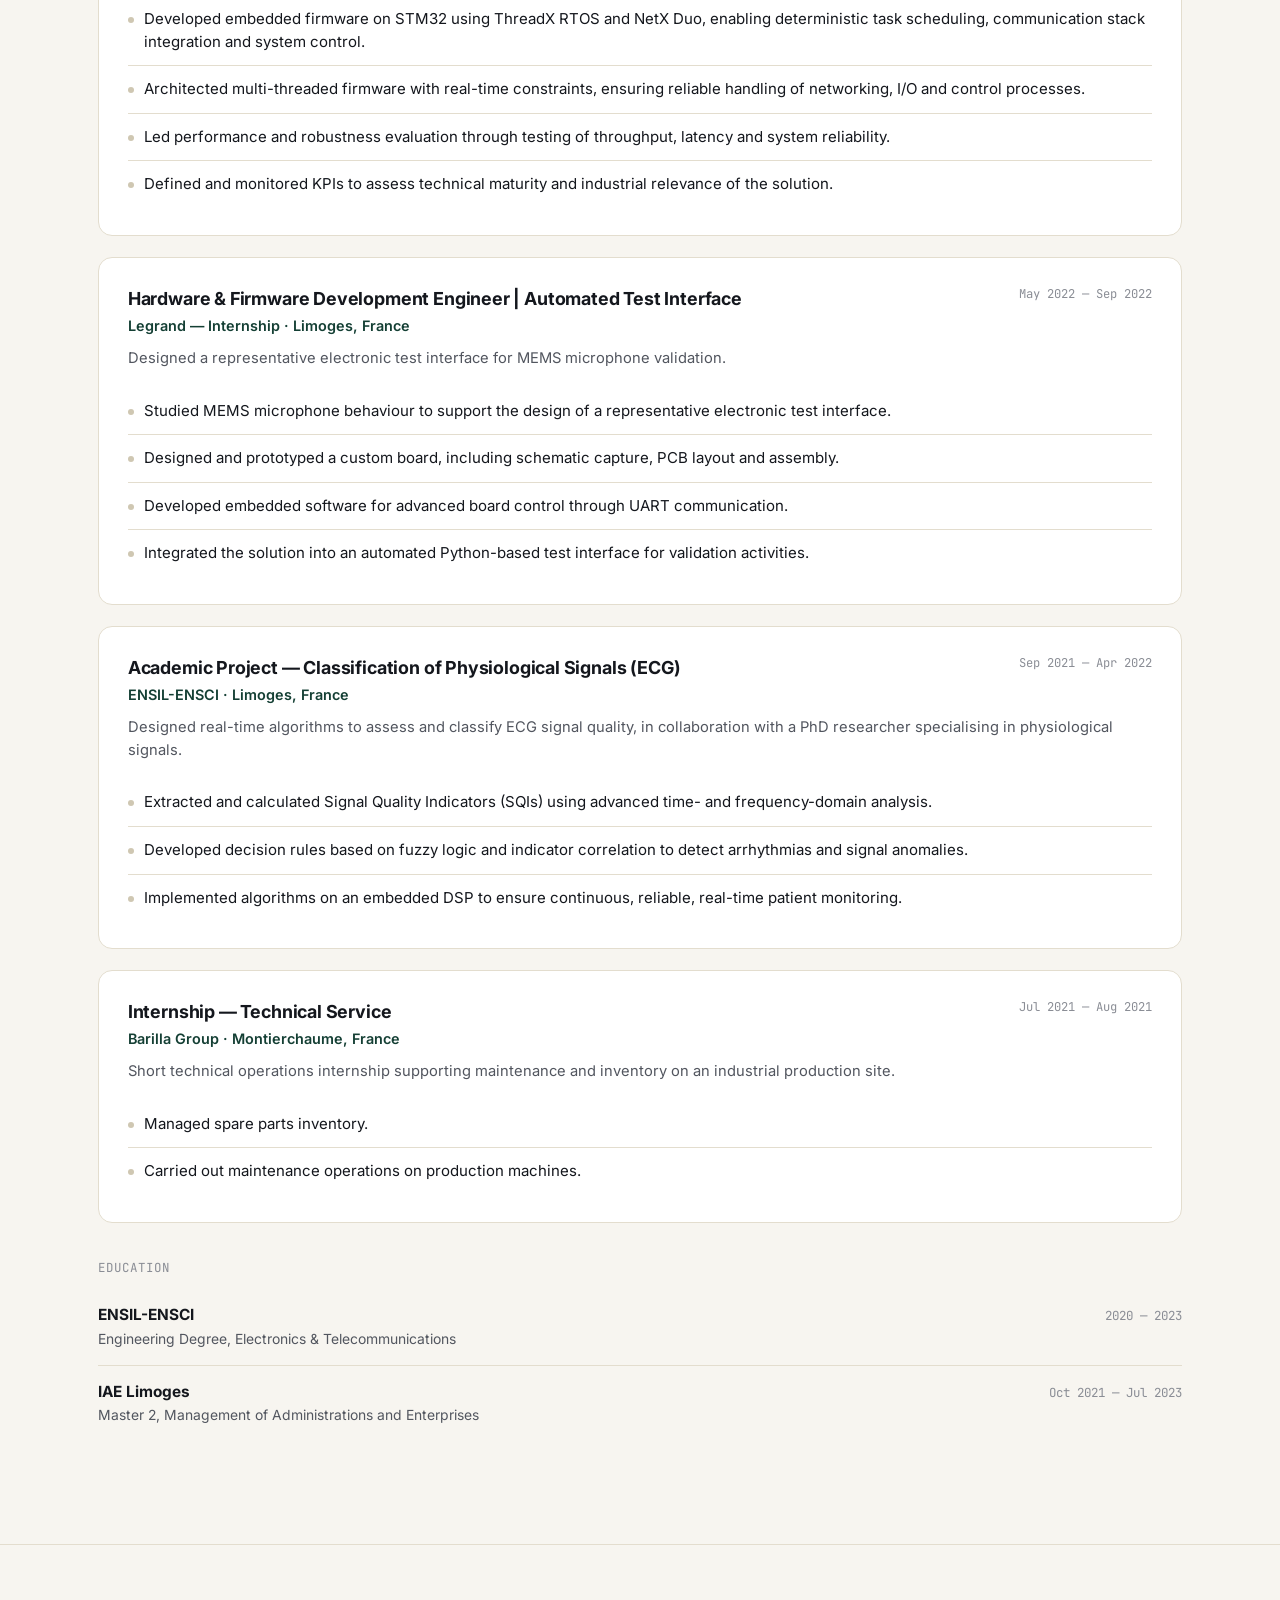
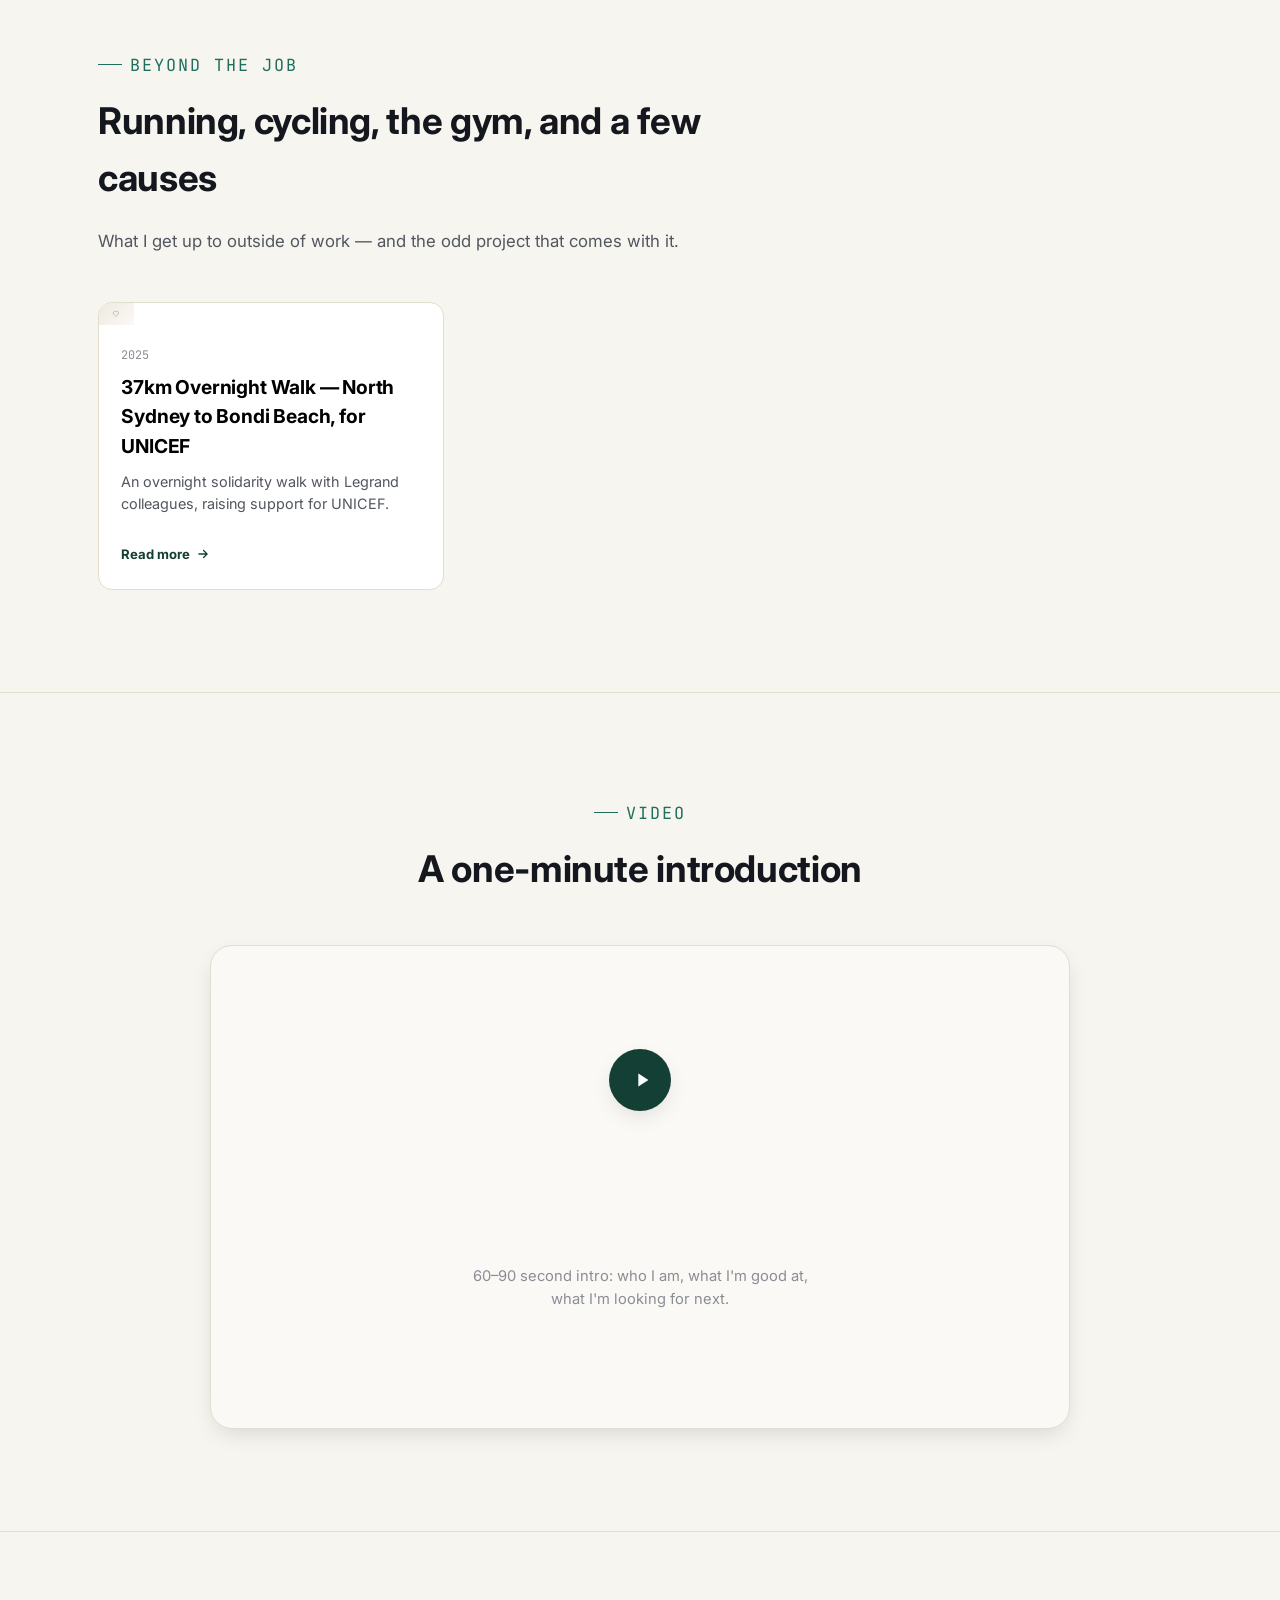
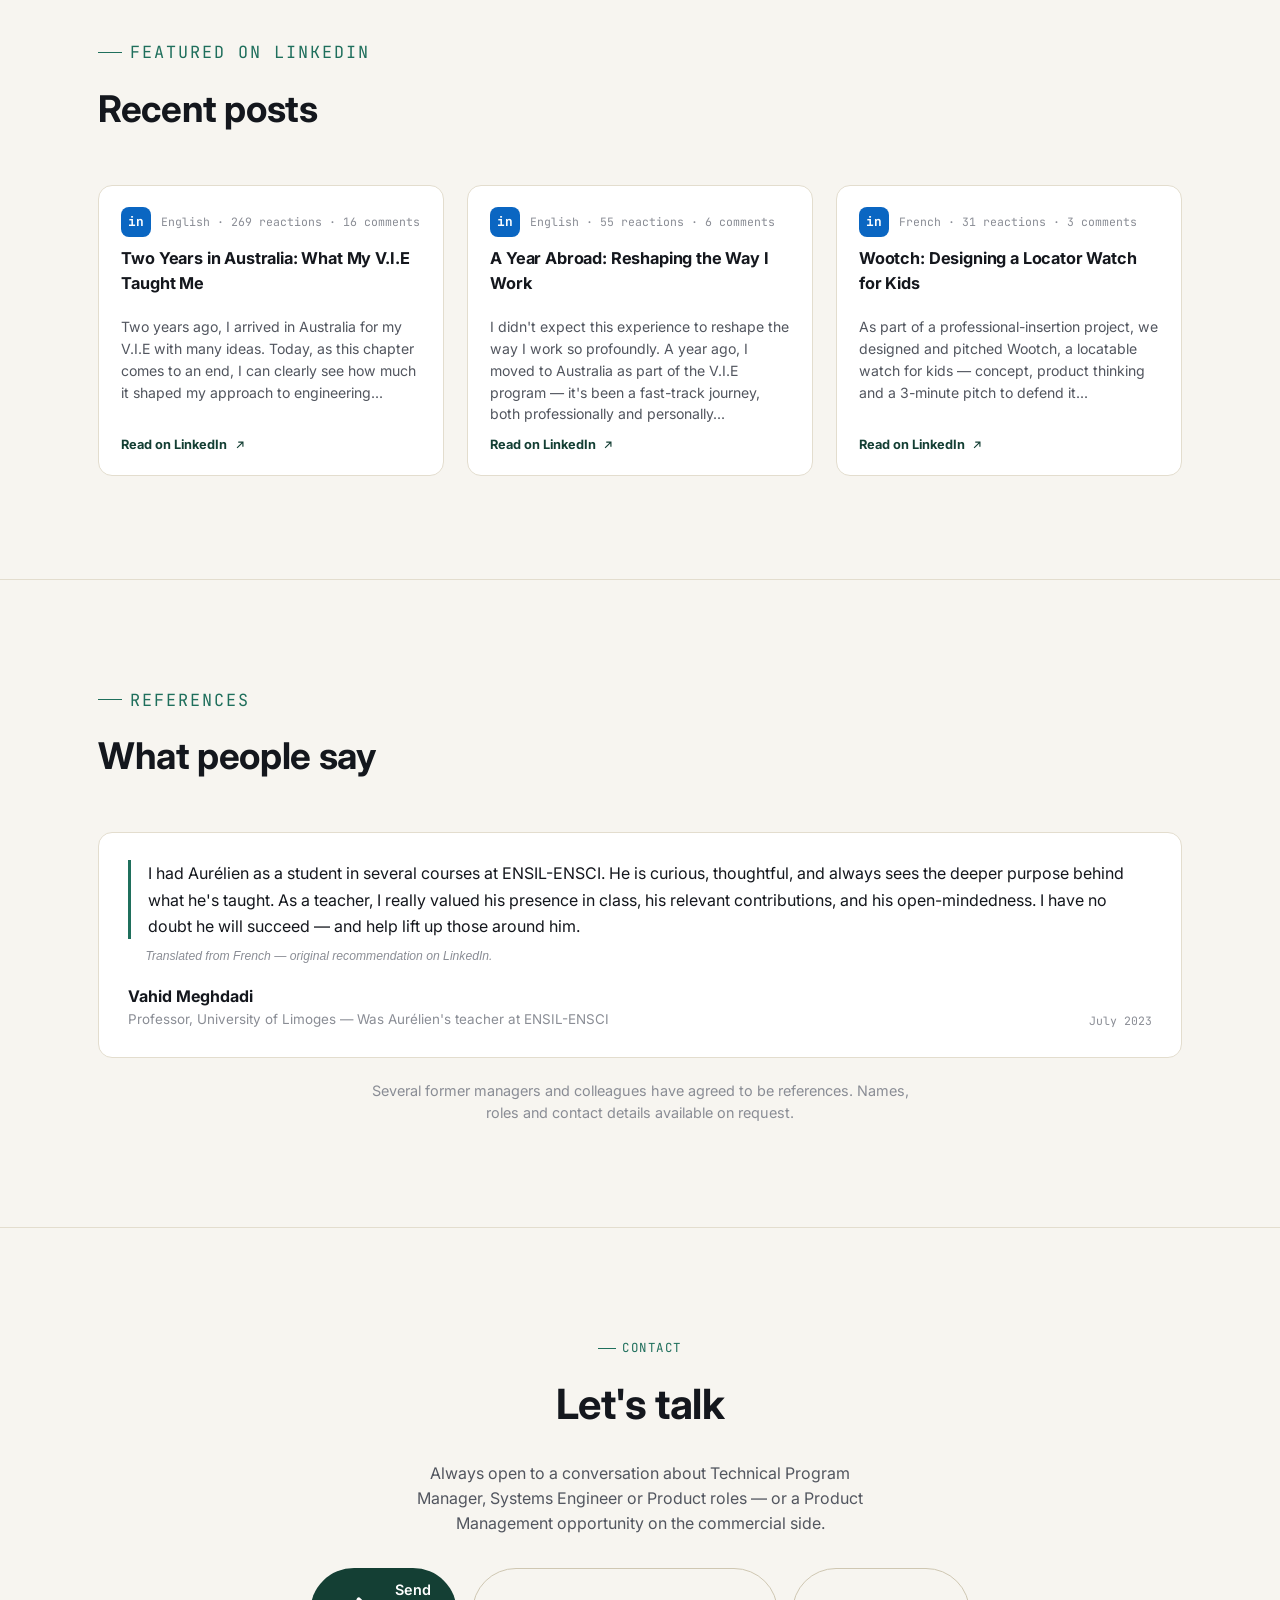
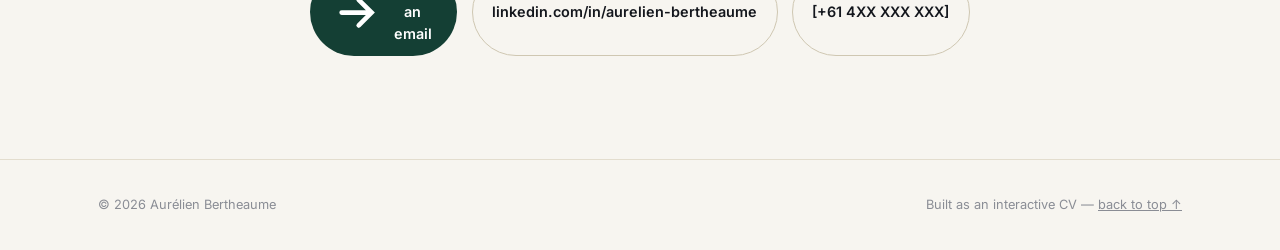
==== commit 95b08bae: "Rebuild CV around real content, in English, as a true interactive resume Switch from placeholder mar" ====
--- a/index.html
+++ b/index.html
@@ -1,21 +1,22 @@
 <!DOCTYPE html>
-<html lang="fr">
+<html lang="en">
 <head>
 <meta charset="UTF-8">
 <meta name="viewport" content="width=device-width, initial-scale=1">
-<title>Aurélien Bertheaume — Systems Architect &amp; Program Manager</title>
-<meta name="description" content="CV interactif — architecture systèmes, ingénierie systèmes, pilotage de programme, développement produit, et passerelle vers le product management marketing.">
+<title>Aurélien Bertheaume — Technical Program Manager</title>
+<meta name="description" content="Interactive CV — Technical Program Manager working across systems engineering, embedded hardware, NPI and product development, based in Sydney.">
+
+<link rel="icon" href="data:image/svg+xml,%3Csvg xmlns='http://www.w3.org/2000/svg' viewBox='0 0 64 64'%3E%3Crect width='64' height='64' rx='16' fill='%23143f34'/%3E%3Ctext x='32' y='42' font-family='monospace' font-size='26' font-weight='700' fill='%23ffffff' text-anchor='middle'%3EAB%3C/text%3E%3C/svg%3E">
 
 <link rel="preconnect" href="https://fonts.googleapis.com">
 <link rel="preconnect" href="https://fonts.gstatic.com" crossorigin>
 <link href="https://fonts.googleapis.com/css2?family=Inter:wght@400;500;600;700;800&family=JetBrains+Mono:wght@400;500;600;700&display=swap" rel="stylesheet">
 
-<link rel="icon" href="data:image/svg+xml,%3Csvg xmlns='http://www.w3.org/2000/svg' viewBox='0 0 64 64'%3E%3Crect width='64' height='64' rx='16' fill='%23143f34'/%3E%3Ctext x='32' y='42' font-family='monospace' font-size='26' font-weight='700' fill='%23ffffff' text-anchor='middle'%3EAB%3C/text%3E%3C/svg%3E">
 <link rel="stylesheet" href="assets/css/style.css">
 </head>
 <body>
 
-<a class="skip-link" href="#main">Aller au contenu</a>
+<a class="skip-link" href="#main">Skip to content</a>
 
 <!-- ============================== HEADER ============================== -->
 <header class="site-header" id="site-header">
@@ -25,25 +26,24 @@
       <span id="brand-name">Aurélien Bertheaume</span>
     </a>
 
-    <nav aria-label="Navigation principale">
+    <nav aria-label="Primary">
       <ul class="nav-links" id="nav-links">
-        <li><a href="#about">À propos</a></li>
-        <li><a href="#skills">Compétences</a></li>
-        <li><a href="#projects">Projets</a></li>
-        <li><a href="#personal">Réalisations perso</a></li>
-        <li><a href="#video">Vidéo</a></li>
-        <li><a href="#linkedin">LinkedIn</a></li>
+        <li><a href="#about">About</a></li>
+        <li><a href="#experience">Experience</a></li>
+        <li><a href="#skills">Skills</a></li>
+        <li><a href="#beyond">Beyond the Job</a></li>
+        <li><a href="#references">References</a></li>
         <li><a href="#contact">Contact</a></li>
       </ul>
     </nav>
 
     <div class="header-actions">
-      <button class="theme-toggle" id="theme-toggle" type="button" aria-label="Changer le thème clair/sombre">
+      <button class="theme-toggle" id="theme-toggle" type="button" aria-label="Toggle light/dark theme">
         <svg class="icon-moon" viewBox="0 0 24 24" fill="none" stroke="currentColor" stroke-width="2"><path d="M21 12.8A9 9 0 1 1 11.2 3 7 7 0 0 0 21 12.8Z"/></svg>
         <svg class="icon-sun" viewBox="0 0 24 24" fill="none" stroke="currentColor" stroke-width="2"><circle cx="12" cy="12" r="4"/><path d="M12 2v2M12 20v2M4.9 4.9l1.4 1.4M17.7 17.7l1.4 1.4M2 12h2M20 12h2M4.9 19.1l1.4-1.4M17.7 6.3l1.4-1.4"/></svg>
       </button>
-      <a class="btn btn-primary" href="#contact">Me contacter</a>
-      <button class="nav-toggle" id="nav-toggle" type="button" aria-label="Ouvrir le menu" aria-expanded="false">
+      <a class="btn btn-primary" href="#contact">Get in touch</a>
+      <button class="nav-toggle" id="nav-toggle" type="button" aria-label="Open menu" aria-expanded="false">
         <span></span>
       </button>
     </div>
@@ -55,29 +55,28 @@
   <!-- ============================== HERO ============================== -->
   <section class="hero" id="top">
     <div class="wrap hero-grid">
-      <div class="hero-copy">
-        <p class="role-cycler"><span class="dot"></span> <span id="role-text" class="role-text">Systems Architect</span></p>
-        <h1 id="hero-name">Aurélien Bertheaume</h1>
-        <p class="pivot-line" id="hero-tagline">Je conçois, j'architecture et je pilote les systèmes complexes — du concept à la mise sur le marché.</p>
-        <div class="chip-row" id="hero-highlights"></div>
-        <div class="hero-actions">
-          <a class="btn btn-primary" href="#projects">Voir les projets</a>
-          <a class="btn btn-ghost" href="#video">Voir la vidéo de présentation</a>
-        </div>
-      </div>
-
       <div class="hero-photo-col">
         <div class="photo-frame" id="photo-frame">
           <div class="photo-placeholder" id="photo-placeholder">
             <span class="initials" id="photo-initials">AB</span>
-            <span class="corner tl"></span>
-            <span class="corner br"></span>
-            <span class="hint">Emplacement photo — ajoute ton portrait dans data.js (profile / photo.src)</span>
           </div>
         </div>
-        <div class="stat-card">
-          <div class="num" id="stat-pivot">Product · Marketing</div>
-          <div class="label">Prêt à évoluer vers un rôle Product Manager côté marché</div>
+      </div>
+
+      <div class="hero-copy">
+        <p class="role-cycler"><span class="dot"></span> <span id="role-text" class="role-text">Technical Program Manager</span></p>
+        <h1 id="hero-name">Aurélien Bertheaume</h1>
+        <p class="hero-location" id="hero-location">
+          <svg viewBox="0 0 24 24" width="15" height="15" fill="none" stroke="currentColor" stroke-width="2"><path d="M12 21s7-6.5 7-12a7 7 0 1 0-14 0c0 5.5 7 12 7 12Z"/><circle cx="12" cy="9" r="2.5"/></svg>
+          Sydney, Australia
+        </p>
+        <p class="tagline" id="hero-tagline">Technical Program Manager working at the intersection of systems engineering, product development and commercial decision-making.</p>
+        <p class="pivot-line" id="pivot-line"><strong id="pivot-headline">Open to Product Manager roles</strong> <span id="pivot-note-inline"></span></p>
+        <div class="chip-row" id="hero-highlights"></div>
+        <div class="chip-row" id="hero-passions"></div>
+        <div class="hero-actions">
+          <a class="btn btn-primary" href="#experience">View experience</a>
+          <a class="btn btn-ghost" href="#video">Watch the intro video</a>
         </div>
       </div>
     </div>
@@ -87,14 +86,25 @@
   <section id="about">
     <div class="wrap about-grid">
       <div class="about-body reveal">
-        <p class="eyebrow">À propos</p>
-        <h2>Du cadrage technique au pilotage, jusqu'au produit</h2>
+        <p class="eyebrow">About</p>
+        <h2>From technical depth to programme delivery — and toward product</h2>
         <div id="bio-paragraphs"></div>
       </div>
       <div class="pivot-callout reveal">
-        <p class="eyebrow">Passerelle produit</p>
-        <p id="pivot-note">[À REMPLACER] Mon expérience de la voix du client et du travail cross-fonctionnel me permet d'évoluer naturellement vers un rôle de Product Manager côté marketing.</p>
-      </div>
+        <p class="eyebrow">Product pivot</p>
+        <p id="pivot-callout-text"></p>
+      </div>
+    </div>
+  </section>
+
+  <!-- ============================== IMPACT / KPIs ============================== -->
+  <section id="impact">
+    <div class="wrap">
+      <div class="section-head reveal">
+        <p class="eyebrow">Impact</p>
+        <h2>A few numbers</h2>
+      </div>
+      <div class="kpi-grid" id="kpi-grid"></div>
     </div>
   </section>
 
@@ -102,35 +112,38 @@
   <section id="skills">
     <div class="wrap">
       <div class="section-head reveal">
-        <p class="eyebrow">Compétences</p>
-        <h2>Clique une compétence pour voir tout ce qu'elle relie</h2>
-        <p>Chaque compétence connecte plusieurs projets, pros comme personnels — clique pour explorer le réseau.</p>
+        <p class="eyebrow">Skills</p>
+        <h2>Click a skill to see everywhere it shows up</h2>
+        <p>Every skill below is tied to specific work — click one to see which roles and projects used it.</p>
       </div>
       <div class="skills-groups" id="skills-groups"></div>
     </div>
   </section>
 
-  <!-- ============================== PROJECTS ============================== -->
-  <section id="projects">
-    <div class="wrap">
-      <div class="section-head reveal">
-        <p class="eyebrow">Projets</p>
-        <h2>Projets &amp; programmes</h2>
-        <p>Ouvre un projet pour voir le détail, le contexte, les résultats — et les compétences mobilisées.</p>
-      </div>
-
-      <div class="filter-tabs" id="project-filters"></div>
-      <div class="card-grid" id="projects-grid"></div>
-    </div>
-  </section>
-
-  <!-- ============================== PERSONAL PROJECTS ============================== -->
-  <section id="personal">
-    <div class="wrap">
-      <div class="section-head reveal">
-        <p class="eyebrow">Réalisations personnelles</p>
-        <h2>Projets perso, façon carnet</h2>
-        <p>Ce que je fabrique en dehors du travail — par goût du sujet plus que par obligation.</p>
+  <!-- ============================== EXPERIENCE ============================== -->
+  <section id="experience">
+    <div class="wrap">
+      <div class="section-head reveal">
+        <p class="eyebrow">Experience</p>
+        <h2>Roles &amp; projects</h2>
+        <p>Click any bullet to see the skills and tools behind it — then click a skill to jump to everywhere else it was used.</p>
+      </div>
+      <div class="timeline" id="experience-timeline"></div>
+
+      <div class="education-block reveal">
+        <span class="skill-group-label">Education</span>
+        <div id="education-list"></div>
+      </div>
+    </div>
+  </section>
+
+  <!-- ============================== BEYOND THE JOB ============================== -->
+  <section id="beyond">
+    <div class="wrap">
+      <div class="section-head reveal">
+        <p class="eyebrow">Beyond the job</p>
+        <h2>Running, cycling, the gym, and a few causes</h2>
+        <p>What I get up to outside of work — and the odd project that comes with it.</p>
       </div>
       <div class="card-grid" id="personal-grid"></div>
     </div>
@@ -140,15 +153,15 @@
   <section id="video">
     <div class="wrap">
       <div class="section-head reveal" style="max-width:640px;margin-left:auto;margin-right:auto;text-align:center">
-        <p class="eyebrow" style="justify-content:center">Vidéo</p>
-        <h2>Présentation en une minute</h2>
+        <p class="eyebrow" style="justify-content:center">Video</p>
+        <h2>A one-minute introduction</h2>
       </div>
       <div class="video-shell reveal" id="video-shell">
         <div class="video-placeholder">
           <div class="play-badge">
             <svg viewBox="0 0 24 24" fill="currentColor"><path d="M8 5v14l11-7z"/></svg>
           </div>
-          <p class="cap" id="video-caption">Vidéo de présentation à venir — ajoute un lien YouTube ou Vimeo dans data.js (video.url).</p>
+          <p class="cap" id="video-caption">Intro video coming soon — add a YouTube or Vimeo link in data.js (video.url).</p>
         </div>
       </div>
     </div>
@@ -158,11 +171,22 @@
   <section id="linkedin">
     <div class="wrap">
       <div class="section-head reveal">
-        <p class="eyebrow">Vu sur LinkedIn</p>
-        <h2>Prises de parole récentes</h2>
-        <p>Quelques posts qui montrent comment je pense un sujet à voix haute.</p>
+        <p class="eyebrow">Featured on LinkedIn</p>
+        <h2>Recent posts</h2>
       </div>
       <div class="card-grid" id="linkedin-grid"></div>
+    </div>
+  </section>
+
+  <!-- ============================== REFERENCES ============================== -->
+  <section id="references">
+    <div class="wrap">
+      <div class="section-head reveal">
+        <p class="eyebrow">References</p>
+        <h2>What people say</h2>
+      </div>
+      <div class="reference-grid" id="reference-grid"></div>
+      <p class="reference-note" id="reference-note"></p>
     </div>
   </section>
 
@@ -170,8 +194,8 @@
   <section id="contact" class="contact-section">
     <div class="wrap">
       <p class="eyebrow" style="justify-content:center">Contact</p>
-      <h2>On en parle ?</h2>
-      <p style="max-width:46ch;margin:0 auto">Toujours disponible pour échanger sur un poste d'architecte systèmes, de chef de programme, de responsable développement produit — ou une opportunité côté product management.</p>
+      <h2>Let's talk</h2>
+      <p style="max-width:46ch;margin:0 auto">Always open to a conversation about Technical Program Manager, Systems Engineer or Product roles — or a Product Management opportunity on the commercial side.</p>
       <div class="contact-links" id="contact-links"></div>
     </div>
   </section>
@@ -181,7 +205,7 @@
 <footer class="site-footer">
   <div class="wrap">
     <p id="footer-name">© <span id="footer-year"></span> Aurélien Bertheaume</p>
-    <p>Conçu comme un CV interactif — <a href="#top">retour en haut ↑</a></p>
+    <p>Built as an interactive CV — <a href="#top">back to top ↑</a></p>
   </div>
 </footer>
 
@@ -193,7 +217,7 @@
         <p class="eyebrow" id="modal-kicker" style="margin-bottom:.4rem"></p>
         <h3 id="modal-title" style="margin:0"></h3>
       </div>
-      <button class="modal-close" id="modal-close" type="button" aria-label="Fermer">
+      <button class="modal-close" id="modal-close" type="button" aria-label="Close">
         <svg viewBox="0 0 24 24" width="16" height="16" fill="none" stroke="currentColor" stroke-width="2"><path d="M6 6l12 12M18 6L6 18"/></svg>
       </button>
     </div>
--- a/assets/css/style.css
+++ b/assets/css/style.css
@@ -18,6 +18,10 @@
   --accent:        #1f6f5c;
   --accent-strong: #143f34;
   --accent-tint:   #e4efe9;
+  /* Stays constant across themes — for solid button/badge backgrounds paired
+     with white text, where --accent-strong (which flips light in dark mode
+     for text-on-dark contrast) would fail contrast. */
+  --accent-solid:  #143f34;
 
   --focus:         #c8702a;
   --focus-tint:    #f8e9d9;
@@ -181,27 +185,30 @@
 
 .site-header .wrap{
   display: flex; align-items: center; justify-content: space-between;
-  height: 68px;
+  height: 68px; gap: 1rem;
 }
 
 .brand{
   display: flex; align-items: center; gap: .6rem;
   font-weight: 700; font-size: 1rem; text-decoration: none;
+  white-space: nowrap; flex: none;
 }
 .brand .mark{
   width: 34px; height: 34px; border-radius: 9px;
-  background: var(--accent-strong);
+  background: var(--accent-solid);
   color: #fff;
   display: grid; place-items: center;
   font-family: var(--font-mono); font-size: .8rem; letter-spacing: .03em;
+  flex: none;
 }
 
 .nav-links{
-  display: flex; align-items: center; gap: 1.9rem;
+  display: flex; align-items: center; gap: 1.5rem;
   list-style: none; margin: 0; padding: 0;
 }
 .nav-links a{
-  text-decoration: none; font-size: .92rem; color: var(--ink-soft);
+  text-decoration: none; font-size: .9rem; color: var(--ink-soft);
+  white-space: nowrap;
   transition: color .2s var(--ease);
 }
 .nav-links a:hover{ color: var(--ink); }
@@ -230,7 +237,7 @@
   cursor: pointer;
   transition: transform .18s var(--ease), box-shadow .18s var(--ease), background .18s var(--ease), border-color .18s var(--ease);
 }
-.btn-primary{ background: var(--accent-strong); color: #fff; }
+.btn-primary{ background: var(--accent-solid); color: #fff; }
 .btn-primary:hover{ transform: translateY(-2px); box-shadow: var(--shadow-md); }
 .btn-ghost{ border-color: var(--line-strong); color: var(--ink); background: transparent; }
 .btn-ghost:hover{ border-color: var(--accent); color: var(--accent); }
@@ -270,10 +277,10 @@
 
 .hero-grid{
   position: relative;
-  display: grid;
-  grid-template-columns: 1.1fr .8fr;
-  gap: clamp(2rem, 5vw, 4rem);
+  display: flex;
+  flex-wrap: wrap;
   align-items: center;
+  gap: clamp(1.6rem, 4vw, 2.8rem);
 }
 
 .role-cycler{
@@ -289,19 +296,35 @@
 .role-cycler .role-text{ color: var(--accent-strong); font-weight: 600; }
 
 .hero h1{
-  font-size: clamp(2.4rem, 5.4vw, 4rem);
+  font-size: clamp(2.2rem, 4.8vw, 3.4rem);
   line-height: 1.04;
-  margin-bottom: .5rem;
-}
-.hero .pivot-line{
-  font-size: clamp(1.05rem, 1.6vw, 1.25rem);
+  margin-bottom: .4rem;
+}
+.hero-copy{ flex: 1 1 460px; min-width: 280px; }
+
+.hero-location{
+  display: flex; align-items: center; gap: .4em;
+  font-size: .96rem; color: var(--ink-soft);
+  margin: 0 0 1rem;
+}
+.hero-location svg{ color: var(--accent); flex: none; }
+
+.tagline{
+  font-size: clamp(1.02rem, 1.5vw, 1.18rem);
   color: var(--ink-soft);
-  max-width: 46ch;
-  margin-bottom: 1.6rem;
-}
-.hero .pivot-line strong{ color: var(--focus); font-weight: 700; }
-
-.chip-row{ display: flex; flex-wrap: wrap; gap: .55rem; margin-bottom: 2.1rem; }
+  max-width: 56ch;
+  margin-bottom: .9rem;
+}
+.pivot-line{
+  font-size: .96rem;
+  color: var(--ink-soft);
+  max-width: 60ch;
+  margin-bottom: 1.5rem;
+}
+.pivot-line strong{ color: var(--focus); font-weight: 700; }
+
+.chip-row{ display: flex; flex-wrap: wrap; gap: .55rem; margin-bottom: 1rem; }
+.chip-row:last-of-type{ margin-bottom: 2rem; }
 .chip{
   font-size: .8rem; font-weight: 600;
   padding: .48em 1em;
@@ -310,18 +333,28 @@
   border: 1px solid var(--line-strong);
   color: var(--ink-soft);
 }
+.passion-chip{
+  display: inline-flex; align-items: center; gap: .45em;
+  font-size: .8rem; font-weight: 600;
+  padding: .42em .95em .42em .8em;
+  border-radius: 999px;
+  background: var(--accent-tint);
+  color: var(--accent-strong);
+}
+.passion-chip svg{ width: 15px; height: 15px; flex: none; }
 
 .hero-actions{ display: flex; flex-wrap: wrap; gap: .8rem; }
 
-.hero-photo-col{ position: relative; }
+.hero-photo-col{ flex: none; }
 .photo-frame{
   position: relative;
-  border-radius: var(--radius-lg);
+  width: clamp(140px, 16vw, 190px);
+  aspect-ratio: 1 / 1;
+  border-radius: 50%;
   overflow: hidden;
-  aspect-ratio: 4 / 5;
   background: linear-gradient(155deg, var(--accent-strong), var(--accent) 55%, #2d8a72);
   box-shadow: var(--shadow-lg);
-  border: 1px solid var(--line);
+  border: 3px solid var(--surface);
 }
 .photo-frame img{ width: 100%; height: 100%; object-fit: cover; }
 .photo-placeholder{
@@ -331,42 +364,17 @@
 }
 .photo-placeholder .initials{
   font-family: var(--font-mono);
-  font-size: clamp(3.2rem, 8vw, 4.6rem);
+  font-size: clamp(2.2rem, 5vw, 3rem);
   font-weight: 700;
   letter-spacing: .04em;
   opacity: .92;
 }
-.photo-placeholder .hint{
-  position: absolute; top: 3.2rem; left: 1.1rem; right: 1.1rem;
-  font-size: .74rem; font-family: var(--font-mono);
-  background: rgba(0,0,0,.28);
-  padding: .6em .8em; border-radius: 8px;
-  line-height: 1.4; text-align: center;
-}
-.corner{
-  position: absolute; width: 22px; height: 22px;
-  border-color: rgba(255,255,255,.85);
-  border-style: solid; border-width: 0;
-}
-.corner.tl{ top: 14px; left: 14px; border-top-width: 2px; border-left-width: 2px; border-radius: 4px 0 0 0; }
-.corner.br{ bottom: 14px; right: 14px; border-bottom-width: 2px; border-right-width: 2px; border-radius: 0 0 4px 0; }
-
-.stat-card{
-  position: absolute; left: -1.4rem; bottom: -1.4rem;
-  background: var(--surface);
-  border: 1px solid var(--line);
-  border-radius: var(--radius-md);
-  padding: 1rem 1.2rem;
-  box-shadow: var(--shadow-md);
-  min-width: 190px;
-}
-.stat-card .num{ font-family: var(--font-mono); font-size: 1.5rem; font-weight: 700; color: var(--accent-strong); }
-.stat-card .label{ font-size: .78rem; color: var(--ink-faint); margin-top: .1rem; }
-
-@media (max-width: 900px){
-  .hero-grid{ grid-template-columns: 1fr; }
-  .hero-photo-col{ width: 100%; max-width: 340px; margin: 0 auto; order: -1; }
-  .stat-card{ left: .4rem; bottom: -1.2rem; }
+
+@media (max-width: 640px){
+  .hero-grid{ flex-direction: column; text-align: center; }
+  .hero-location, .tagline, .pivot-line{ margin-left: auto; margin-right: auto; }
+  .chip-row{ justify-content: center; }
+  .hero-actions{ justify-content: center; }
 }
 
 /* ==========================================================================
@@ -427,20 +435,108 @@
 .skill-chip.is-static:hover::after{ background: var(--line-strong); }
 
 /* ==========================================================================
-   FILTER TABS
-   ========================================================================== */
-.filter-tabs{ display: flex; flex-wrap: wrap; gap: .55rem; margin-bottom: 2.2rem; }
-.filter-tab{
-  border: 1px solid var(--line-strong); background: var(--surface);
-  color: var(--ink-soft); padding: .5em 1.1em; border-radius: 999px;
-  font-size: .85rem; font-weight: 600; cursor: pointer;
-  transition: all .18s var(--ease);
-}
-.filter-tab:hover{ border-color: var(--accent); color: var(--accent-strong); }
-.filter-tab.is-active{ background: var(--accent-strong); border-color: var(--accent-strong); color: #fff; }
-
-/* ==========================================================================
-   CARDS — projects / personal / linkedin
+   KPIs / IMPACT
+   ========================================================================== */
+.kpi-grid{ display: grid; grid-template-columns: repeat(4, 1fr); gap: 1.2rem; }
+.kpi-card{
+  background: var(--surface);
+  border: 1px solid var(--line);
+  border-radius: var(--radius-md);
+  padding: 1.7rem 1.4rem;
+  text-align: center;
+}
+.kpi-value{
+  font-family: var(--font-mono);
+  font-size: clamp(1.6rem, 3vw, 2.1rem);
+  font-weight: 700;
+  color: var(--accent-strong);
+}
+.kpi-label{ font-size: .82rem; color: var(--ink-faint); margin-top: .5rem; line-height: 1.45; }
+@media (max-width: 860px){ .kpi-grid{ grid-template-columns: repeat(2, 1fr); } }
+@media (max-width: 480px){ .kpi-grid{ grid-template-columns: 1fr; } }
+
+/* ==========================================================================
+   EXPERIENCE — accordion timeline
+   ========================================================================== */
+.timeline{ display: flex; flex-direction: column; gap: 1.3rem; }
+.exp-entry{
+  background: var(--surface);
+  border: 1px solid var(--line);
+  border-radius: var(--radius-md);
+  padding: 1.7rem 1.8rem;
+  transition: box-shadow .3s var(--ease);
+}
+.exp-entry.is-flash{ animation: flashHighlight 1.4s var(--ease); }
+@keyframes flashHighlight{
+  0%{ box-shadow: 0 0 0 3px var(--focus); }
+  70%{ box-shadow: 0 0 0 3px var(--focus); }
+  100%{ box-shadow: 0 0 0 0 transparent; }
+}
+
+.exp-head{ display: flex; justify-content: space-between; flex-wrap: wrap; gap: .4rem 1rem; margin-bottom: .3rem; }
+.exp-title{ font-size: 1.12rem; margin: 0 0 .15rem; }
+.exp-org{ font-size: .9rem; color: var(--accent-strong); font-weight: 600; margin: 0; }
+.exp-meta{ font-family: var(--font-mono); font-size: .76rem; color: var(--ink-faint); white-space: nowrap; }
+.exp-context{ font-size: .92rem; color: var(--ink-soft); margin: .6rem 0 1.1rem; }
+
+.exp-bullets{ display: flex; flex-direction: column; }
+.exp-bullet{ border-top: 1px solid var(--line); }
+.exp-bullet:first-child{ border-top: none; }
+
+.exp-bullet-toggle{
+  display: flex; align-items: flex-start; gap: .65em;
+  width: 100%; text-align: left;
+  background: none; border: none; cursor: pointer;
+  padding: .75rem 0; margin: 0;
+  color: var(--ink); font-size: .94rem; line-height: 1.5;
+  font-family: inherit;
+}
+.exp-bullet-toggle .bullet-dot{
+  flex: none; width: 6px; height: 6px; border-radius: 50%;
+  background: var(--line-strong); margin-top: .6em;
+  transition: background .18s var(--ease);
+}
+.exp-bullet-toggle:hover{ color: var(--accent-strong); }
+.exp-bullet-toggle:hover .bullet-dot{ background: var(--focus); }
+.exp-bullet.is-open .bullet-dot{ background: var(--focus); }
+
+.exp-bullet-detail{
+  overflow: hidden; max-height: 0; opacity: 0;
+  transition: max-height .32s var(--ease), opacity .25s var(--ease), margin .32s var(--ease);
+  margin-left: 1.25em;
+}
+.exp-bullet.is-open .exp-bullet-detail{ max-height: 220px; opacity: 1; margin-bottom: 1rem; }
+.exp-bullet-detail .skill-group-label{ margin-bottom: .5rem; }
+
+.education-block{ margin-top: 2.2rem; }
+.education-item{
+  display: flex; justify-content: space-between; align-items: baseline; gap: 1rem; flex-wrap: wrap;
+  padding: .9rem 0; border-top: 1px solid var(--line);
+}
+.education-item:first-child{ border-top: none; }
+.edu-school{ font-weight: 700; font-size: .96rem; }
+.edu-degree{ font-size: .87rem; color: var(--ink-soft); margin-top: .1rem; }
+.edu-period{ font-family: var(--font-mono); font-size: .78rem; color: var(--ink-faint); white-space: nowrap; }
+
+/* ==========================================================================
+   REFERENCES
+   ========================================================================== */
+.reference-grid{ display: grid; grid-template-columns: repeat(auto-fit, minmax(320px, 1fr)); gap: 1.4rem; margin-bottom: 1.4rem; }
+.reference-card{ background: var(--surface); border: 1px solid var(--line); border-radius: var(--radius-md); padding: 1.7rem 1.8rem; }
+.reference-quote{
+  font-size: 1rem; color: var(--ink); line-height: 1.65;
+  margin-bottom: .5rem; padding-left: 1.1rem;
+  border-left: 3px solid var(--accent);
+}
+.reference-quote-note{ font-size: .76rem; color: var(--ink-faint); font-style: italic; margin: 0 0 1.1rem 1.1rem; }
+.reference-who{ display: flex; justify-content: space-between; align-items: flex-end; gap: 1rem; flex-wrap: wrap; }
+.reference-name{ font-weight: 700; }
+.reference-role{ font-size: .84rem; color: var(--ink-faint); }
+.reference-meta{ font-family: var(--font-mono); font-size: .72rem; color: var(--ink-faint); white-space: nowrap; }
+.reference-note{ text-align: center; color: var(--ink-faint); font-size: .9rem; max-width: 62ch; margin: 0 auto; }
+
+/* ==========================================================================
+   CARDS — personal / linkedin
    ========================================================================== */
 .card-grid{ display: grid; grid-template-columns: repeat(3, 1fr); gap: 1.4rem; }
 @media (max-width: 980px){ .card-grid{ grid-template-columns: repeat(2, 1fr); } }
@@ -525,7 +621,7 @@
   text-align: center; padding: 2rem;
 }
 .play-badge{
-  width: 62px; height: 62px; border-radius: 50%; background: var(--accent-strong); color: #fff;
+  width: 62px; height: 62px; border-radius: 50%; background: var(--accent-solid); color: #fff;
   display: grid; place-items: center; box-shadow: var(--shadow-md);
 }
 .play-badge svg{ width: 22px; height: 22px; margin-left: 3px; }
@@ -589,6 +685,10 @@
 .related-card:hover{ border-color: var(--focus); transform: translateY(-2px); }
 .related-card .rc-kind{ font-family: var(--font-mono); font-size: .66rem; color: var(--ink-faint); text-transform: uppercase; }
 .related-card .rc-title{ font-size: .88rem; font-weight: 700; margin-top: .2rem; }
+.related-card .rc-snippet{
+  font-size: .78rem; color: var(--ink-faint); margin-top: .35rem; line-height: 1.4;
+  display: -webkit-box; -webkit-line-clamp: 2; -webkit-box-orient: vertical; overflow: hidden;
+}
 
 /* utility */
 .visually-hidden{
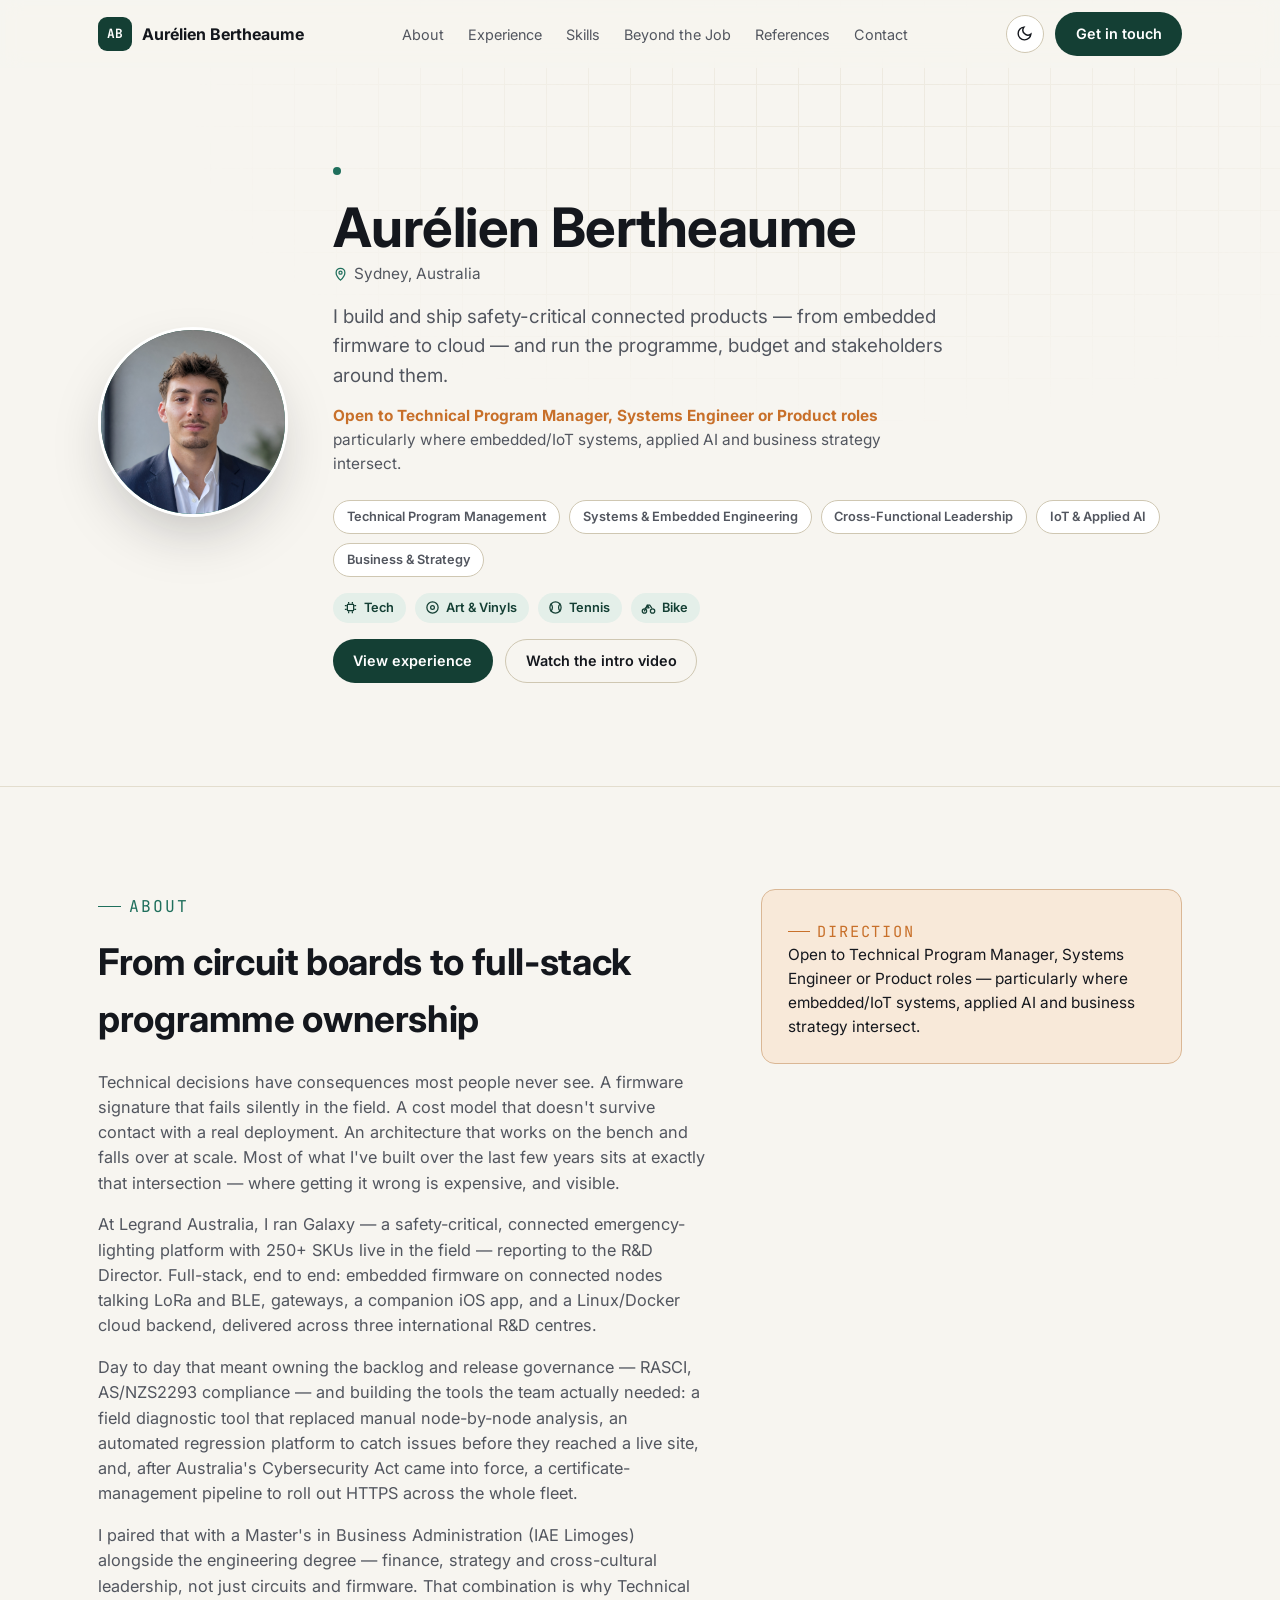
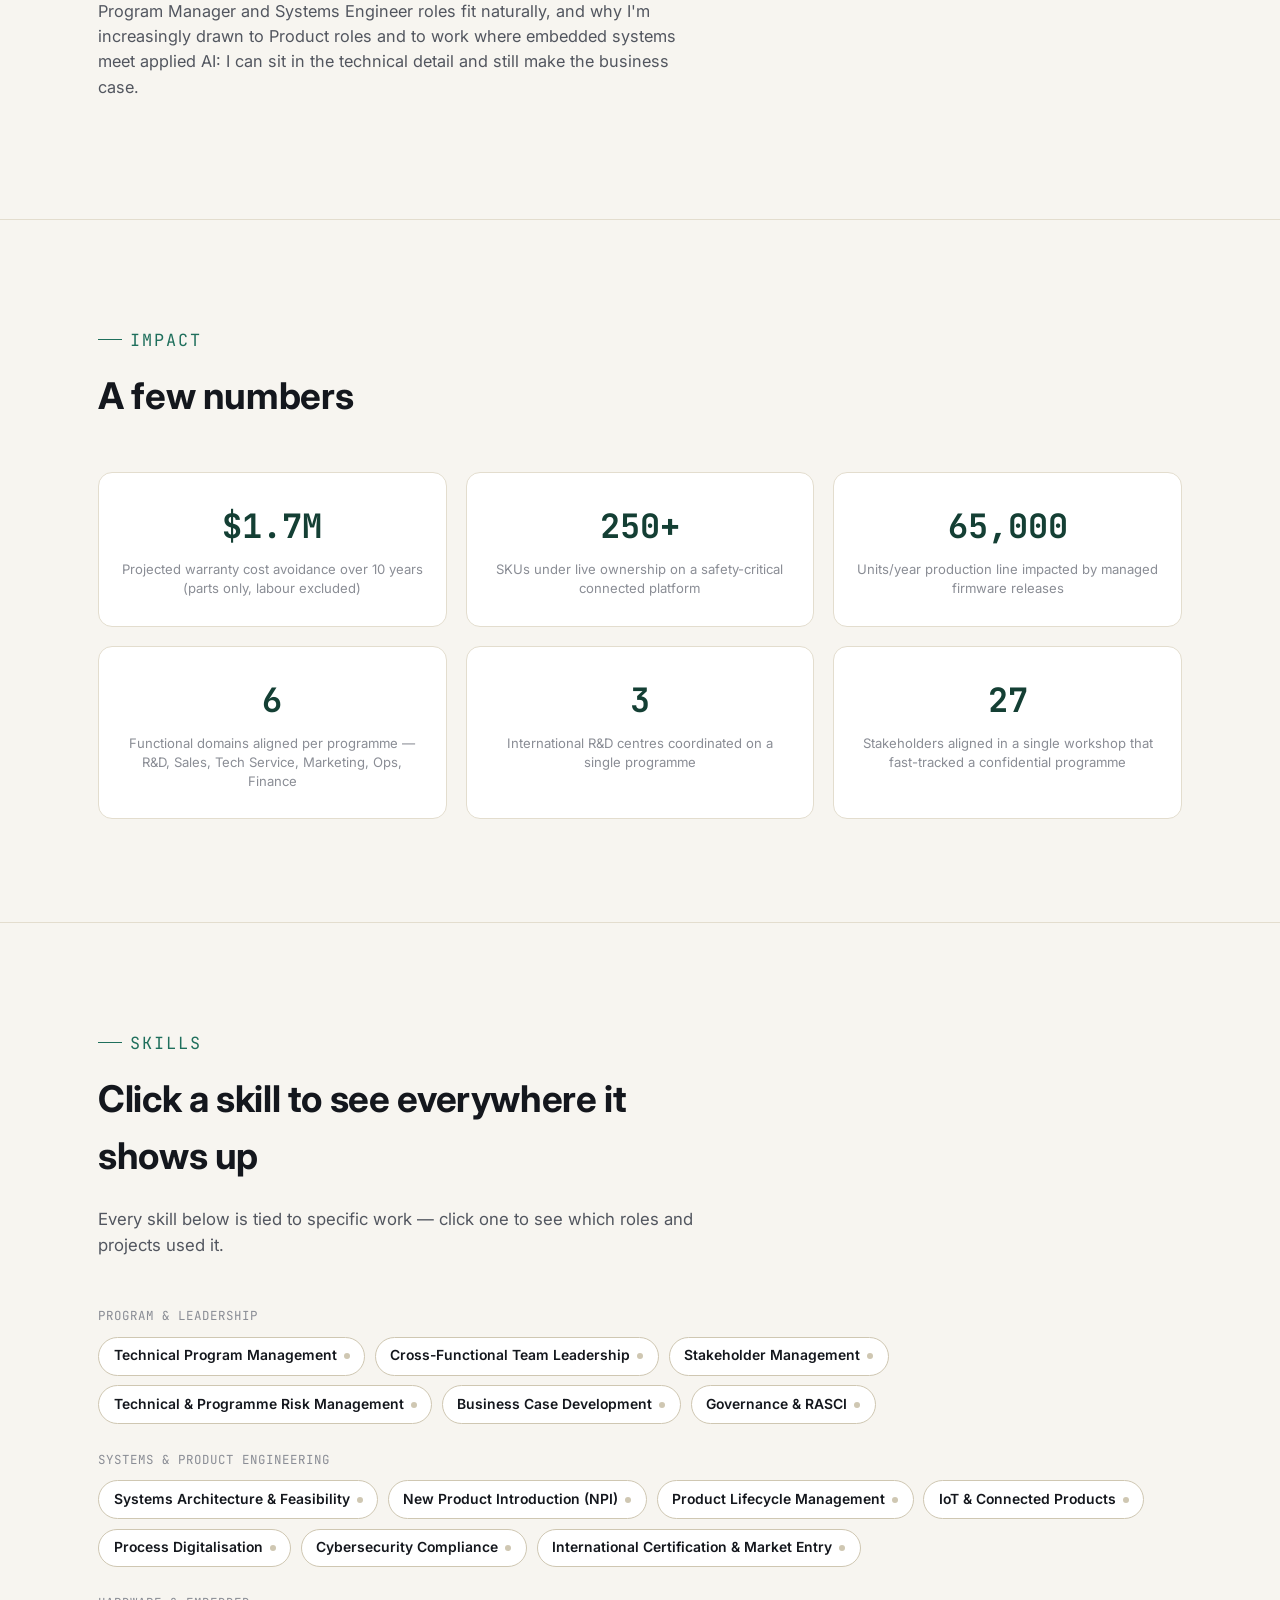
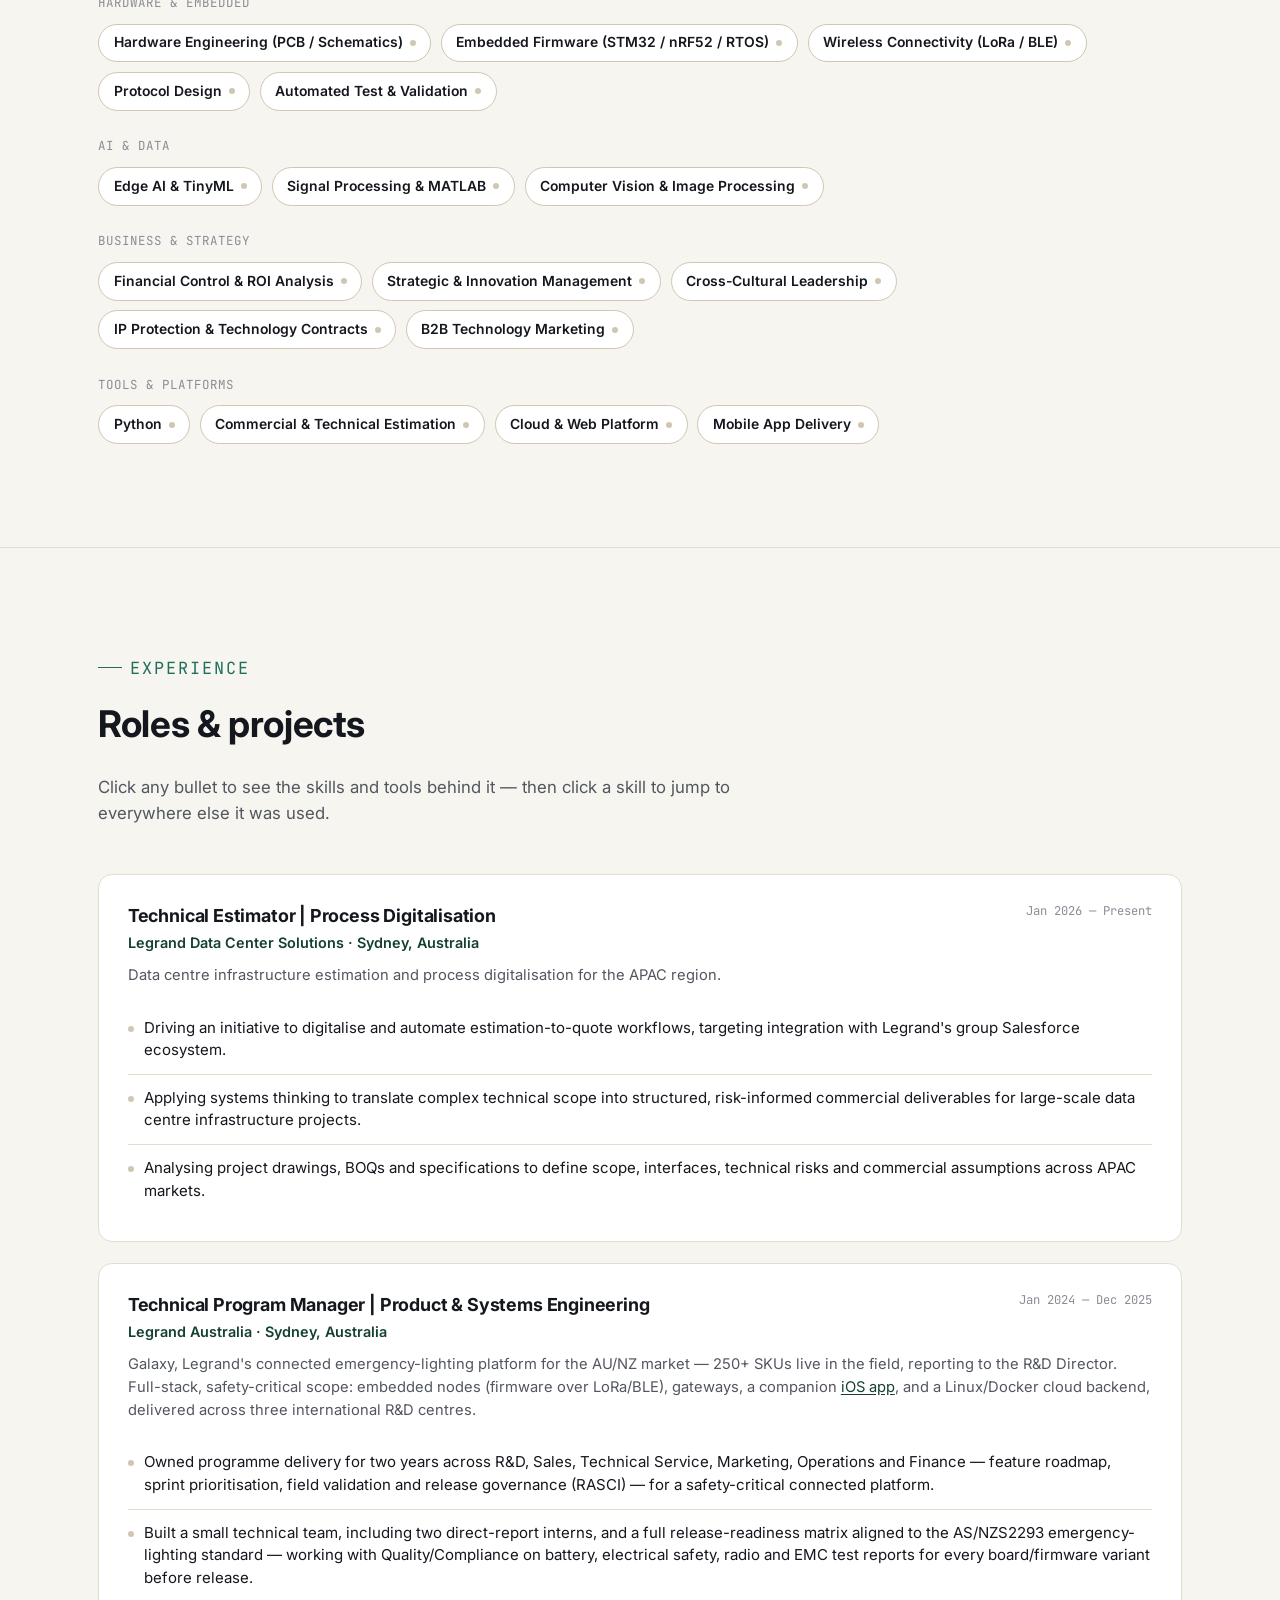
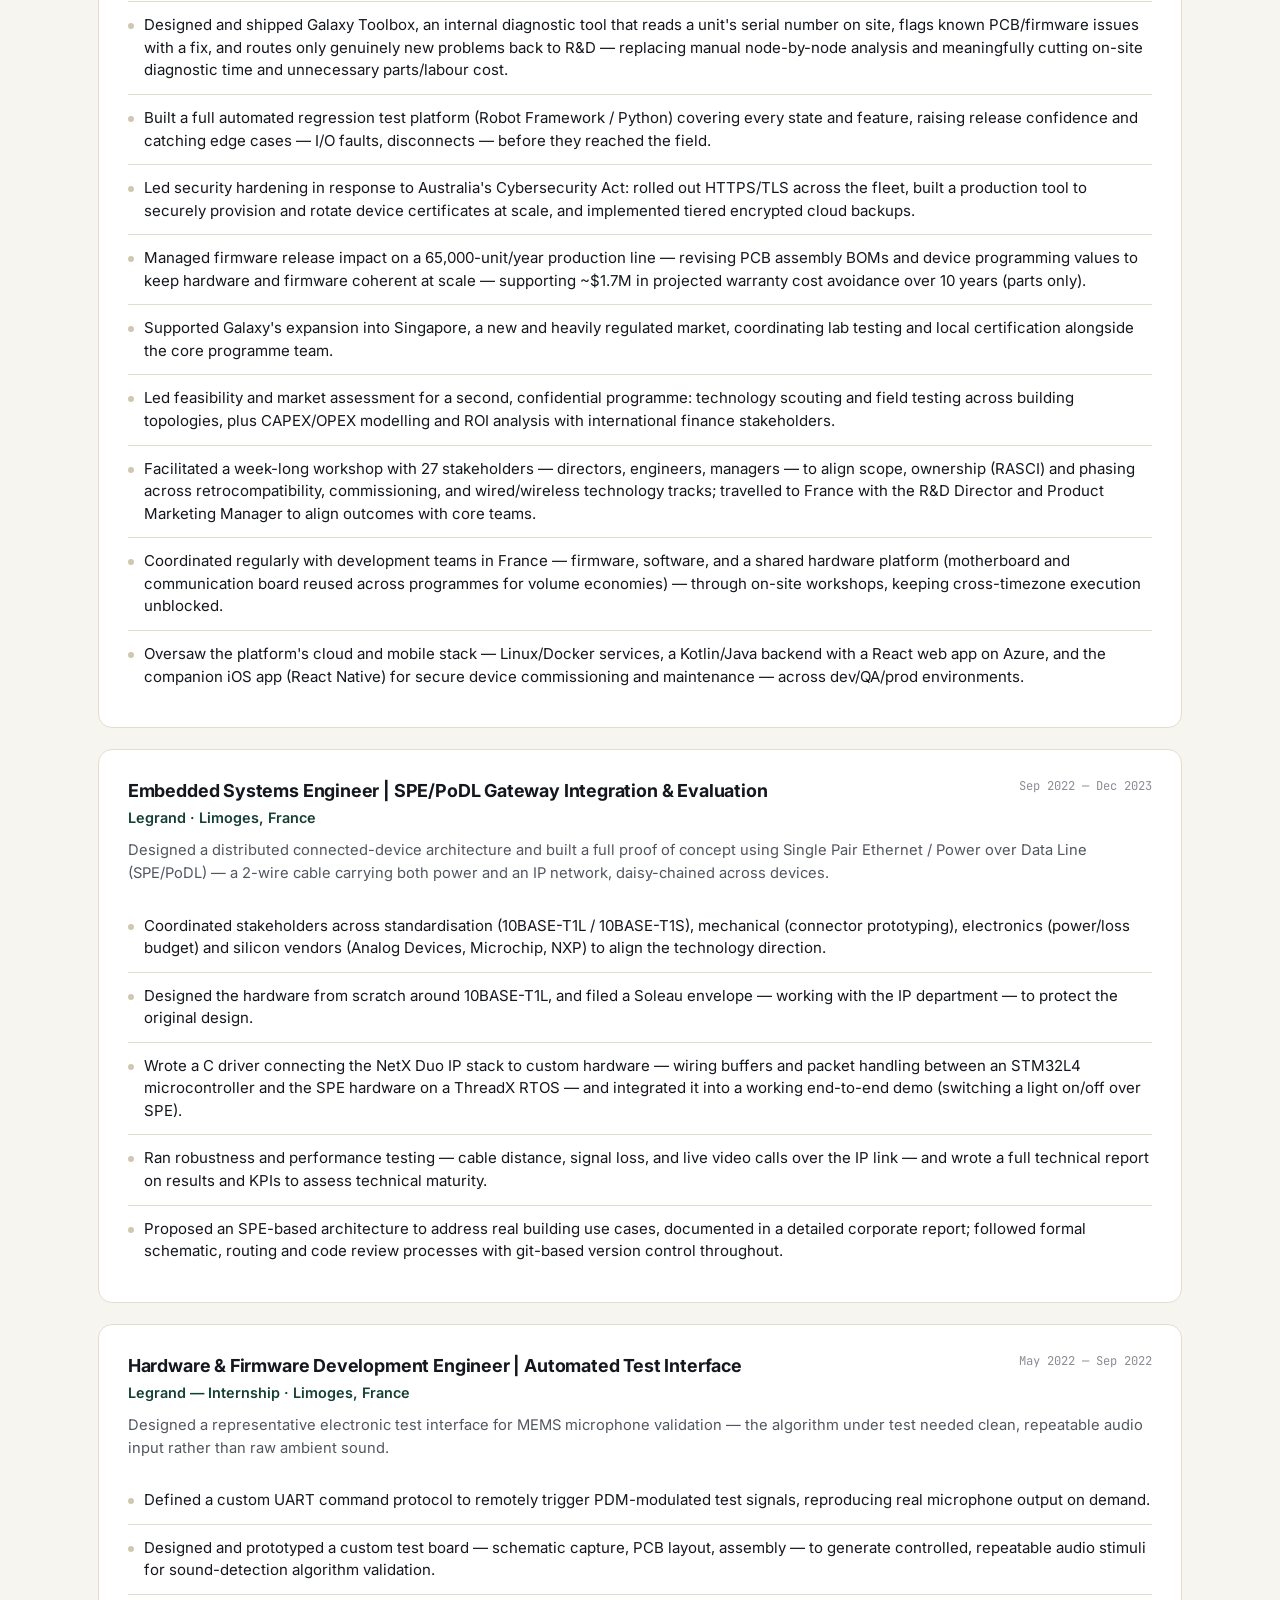
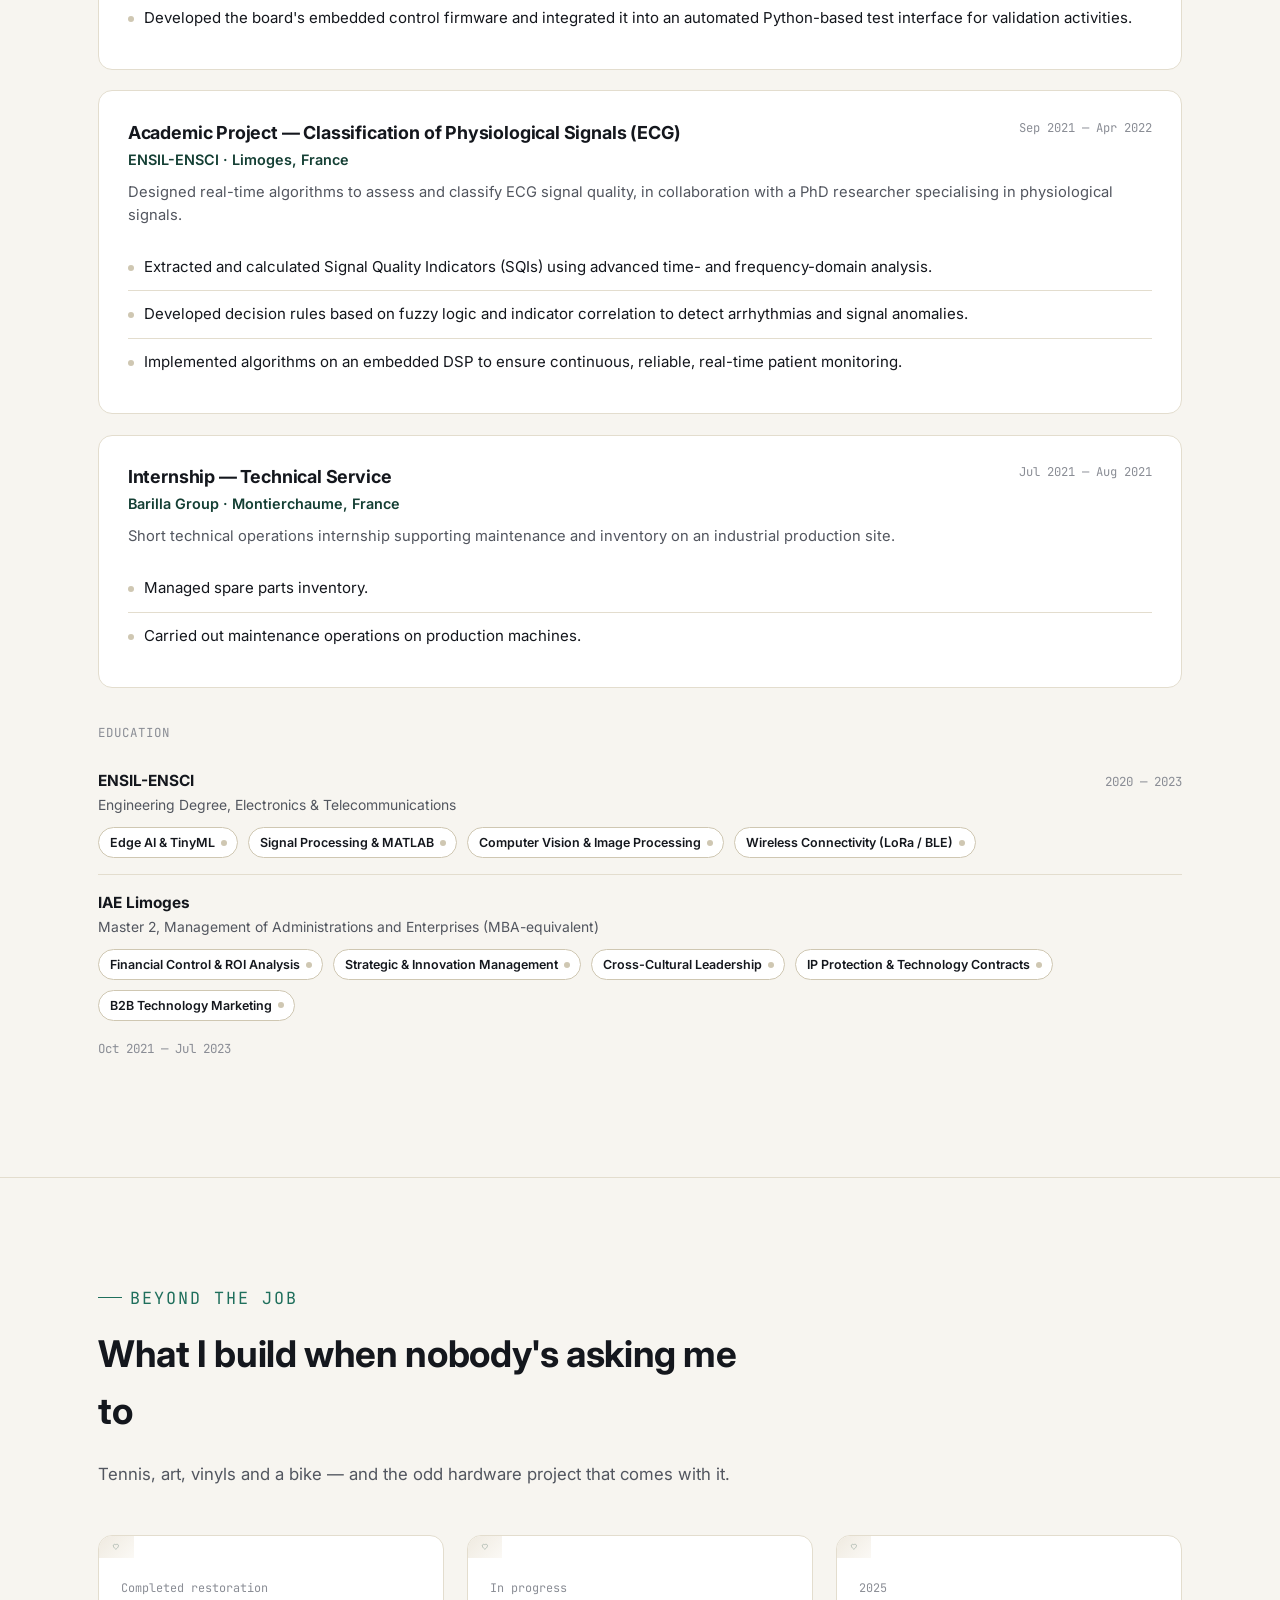
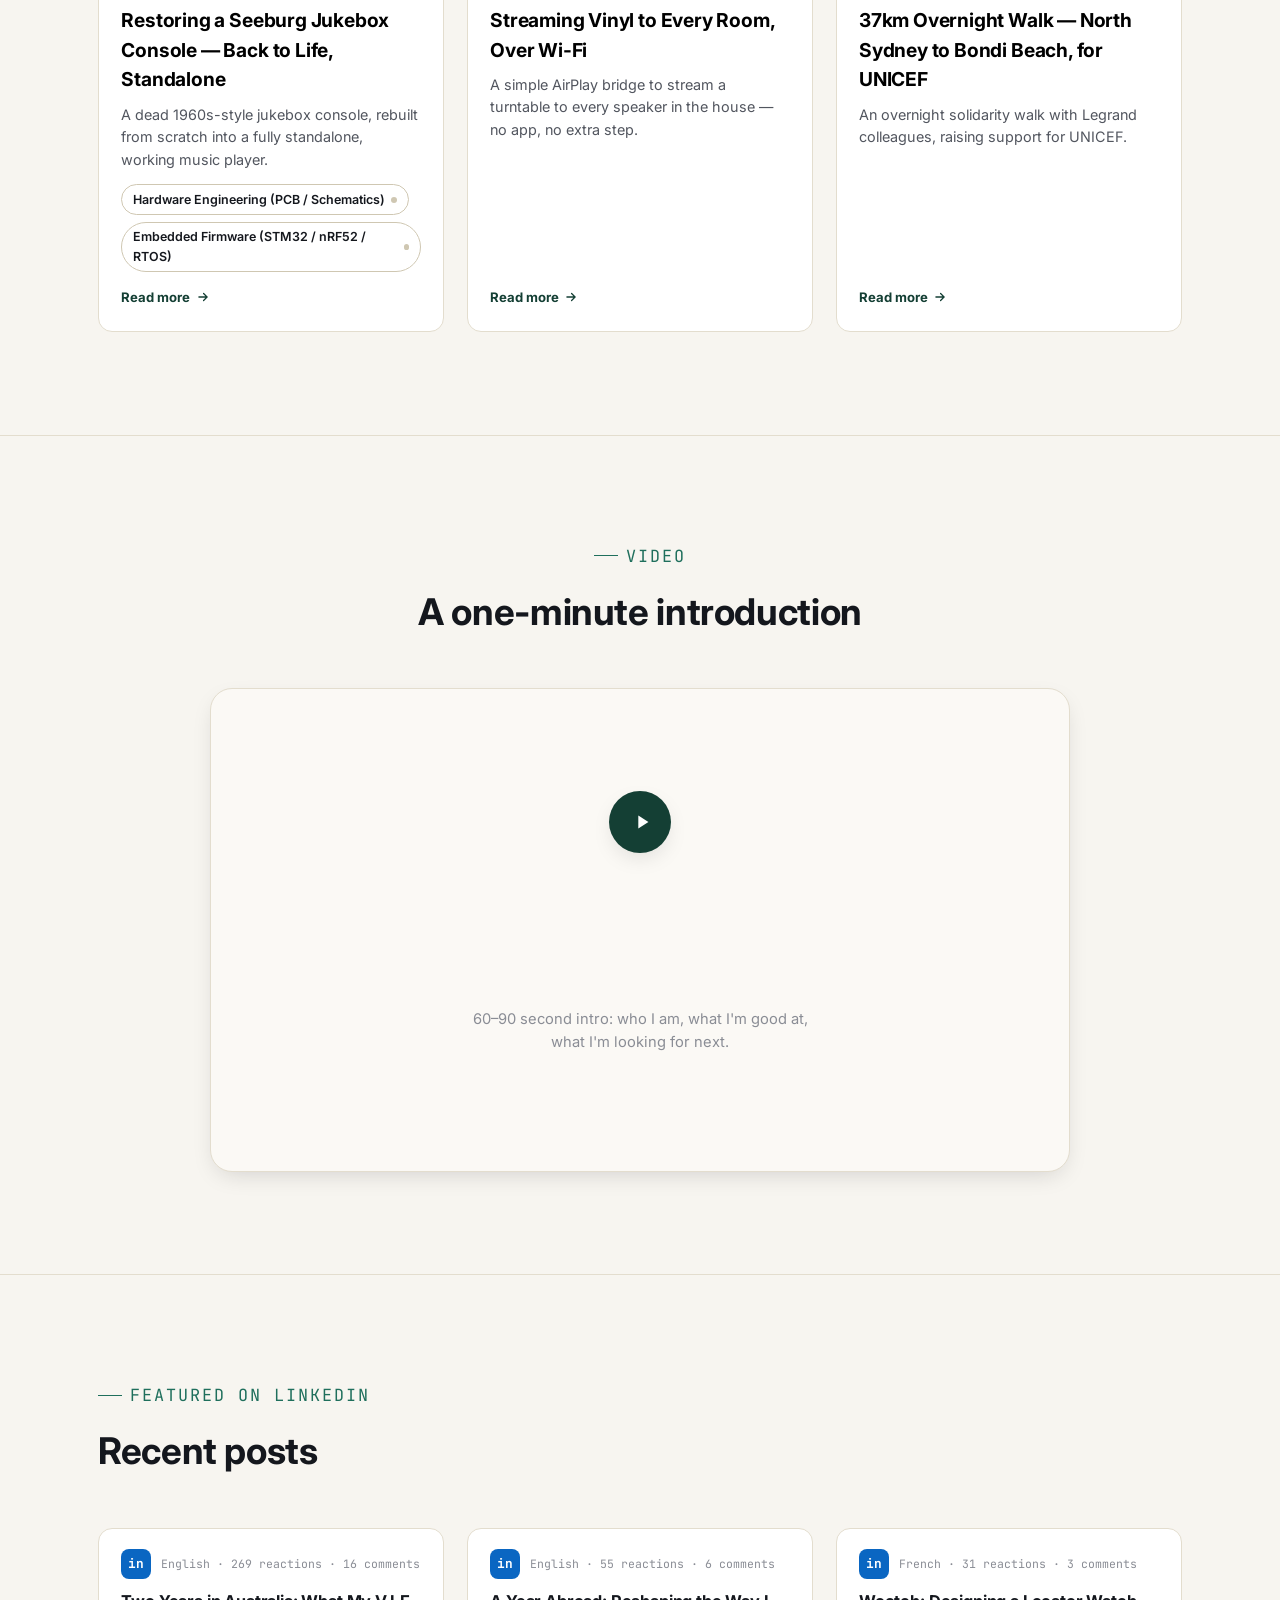
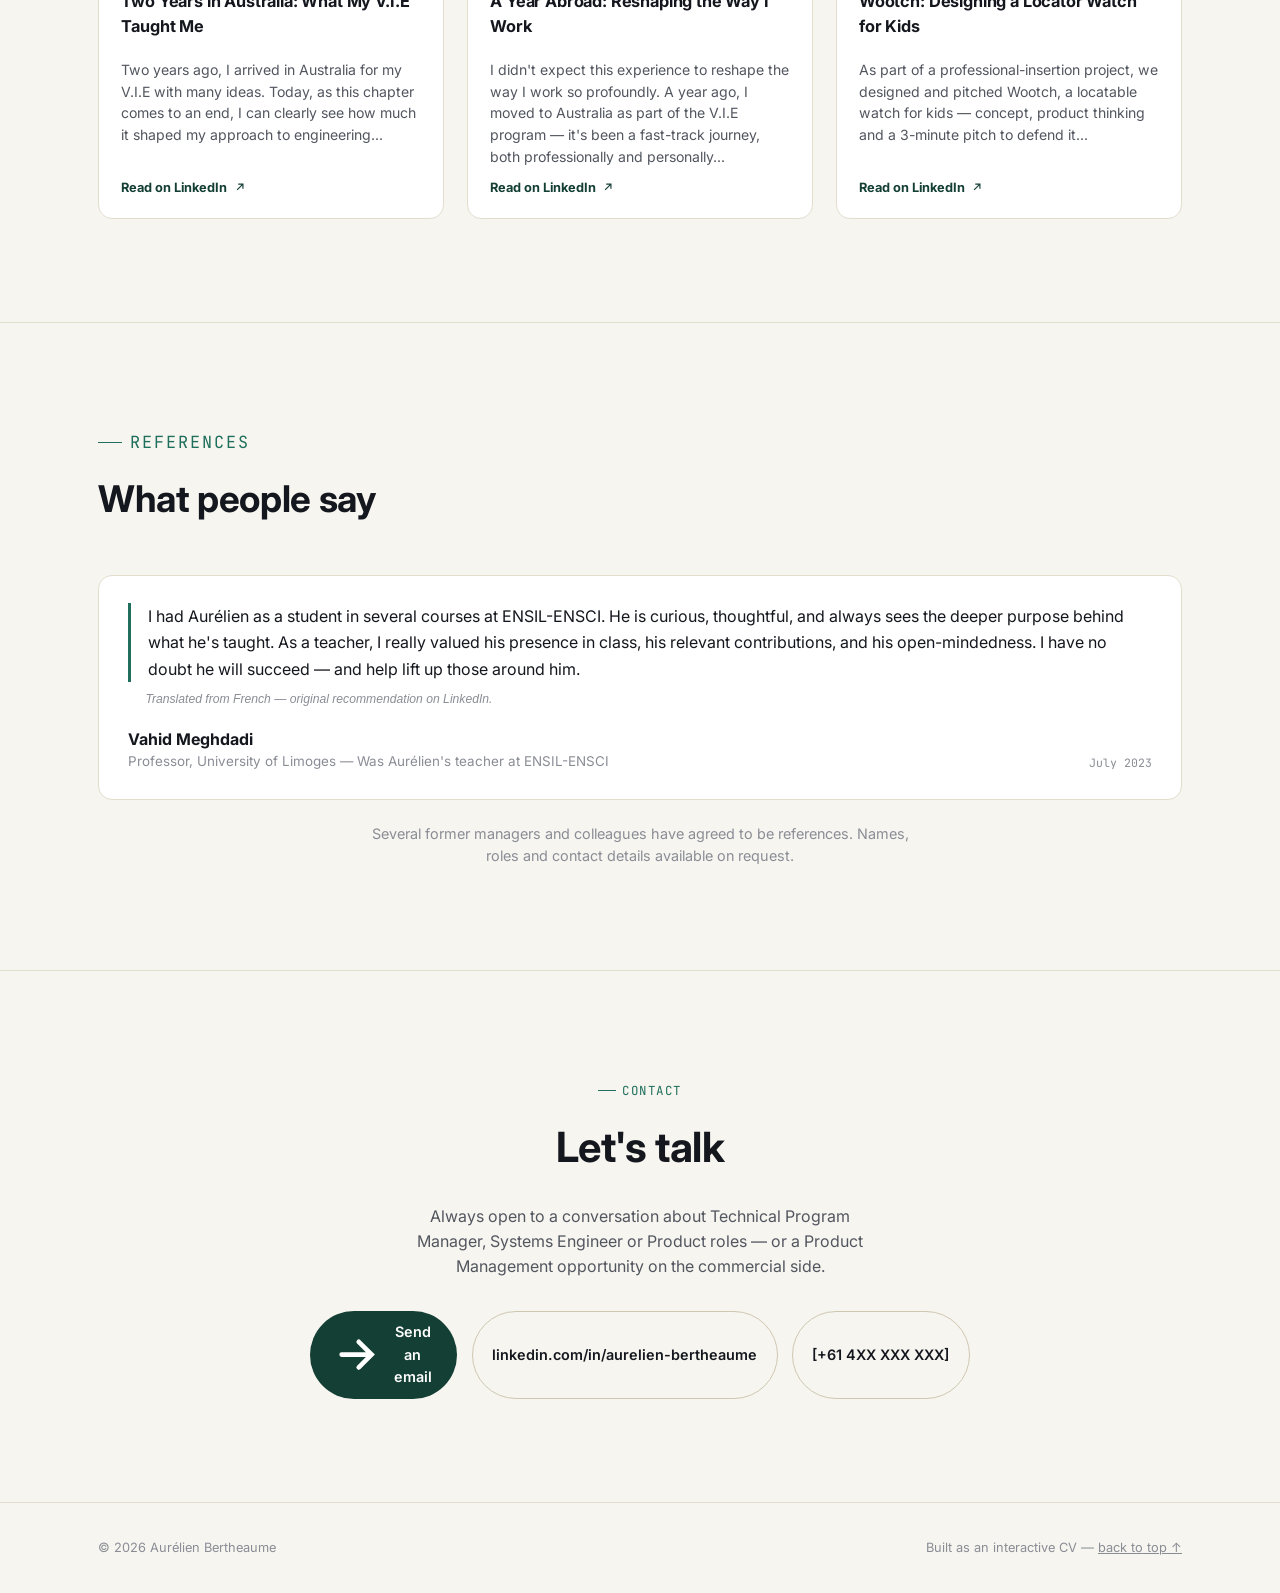
==== commit a17c3469: "Deepen the CV with real experience detail, and reposition toward TPM / Systems Engineer / Product / " ====
--- a/index.html
+++ b/index.html
@@ -87,11 +87,11 @@
     <div class="wrap about-grid">
       <div class="about-body reveal">
         <p class="eyebrow">About</p>
-        <h2>From technical depth to programme delivery — and toward product</h2>
+        <h2>From circuit boards to full-stack programme ownership</h2>
         <div id="bio-paragraphs"></div>
       </div>
       <div class="pivot-callout reveal">
-        <p class="eyebrow">Product pivot</p>
+        <p class="eyebrow">Direction</p>
         <p id="pivot-callout-text"></p>
       </div>
     </div>
@@ -142,8 +142,8 @@
     <div class="wrap">
       <div class="section-head reveal">
         <p class="eyebrow">Beyond the job</p>
-        <h2>Running, cycling, the gym, and a few causes</h2>
-        <p>What I get up to outside of work — and the odd project that comes with it.</p>
+        <h2>What I build when nobody's asking me to</h2>
+        <p>Tennis, art, vinyls and a bike — and the odd hardware project that comes with it.</p>
       </div>
       <div class="card-grid" id="personal-grid"></div>
     </div>
--- a/assets/css/style.css
+++ b/assets/css/style.css
@@ -437,7 +437,7 @@
 /* ==========================================================================
    KPIs / IMPACT
    ========================================================================== */
-.kpi-grid{ display: grid; grid-template-columns: repeat(4, 1fr); gap: 1.2rem; }
+.kpi-grid{ display: grid; grid-template-columns: repeat(3, 1fr); gap: 1.2rem; }
 .kpi-card{
   background: var(--surface);
   border: 1px solid var(--line);
@@ -466,7 +466,7 @@
   padding: 1.7rem 1.8rem;
   transition: box-shadow .3s var(--ease);
 }
-.exp-entry.is-flash{ animation: flashHighlight 1.4s var(--ease); }
+.exp-entry.is-flash, .education-block.is-flash{ animation: flashHighlight 1.4s var(--ease); border-radius: var(--radius-md); }
 @keyframes flashHighlight{
   0%{ box-shadow: 0 0 0 3px var(--focus); }
   70%{ box-shadow: 0 0 0 3px var(--focus); }
@@ -478,6 +478,7 @@
 .exp-org{ font-size: .9rem; color: var(--accent-strong); font-weight: 600; margin: 0; }
 .exp-meta{ font-family: var(--font-mono); font-size: .76rem; color: var(--ink-faint); white-space: nowrap; }
 .exp-context{ font-size: .92rem; color: var(--ink-soft); margin: .6rem 0 1.1rem; }
+.exp-context a{ color: var(--accent-strong); text-decoration: underline; text-underline-offset: 2px; }
 
 .exp-bullets{ display: flex; flex-direction: column; }
 .exp-bullet{ border-top: 1px solid var(--line); }
@@ -505,18 +506,19 @@
   transition: max-height .32s var(--ease), opacity .25s var(--ease), margin .32s var(--ease);
   margin-left: 1.25em;
 }
-.exp-bullet.is-open .exp-bullet-detail{ max-height: 220px; opacity: 1; margin-bottom: 1rem; }
+.exp-bullet.is-open .exp-bullet-detail{ max-height: 320px; opacity: 1; margin-bottom: 1rem; }
 .exp-bullet-detail .skill-group-label{ margin-bottom: .5rem; }
 
-.education-block{ margin-top: 2.2rem; }
+.education-block{ margin-top: 2.2rem; transition: box-shadow .3s var(--ease); }
 .education-item{
-  display: flex; justify-content: space-between; align-items: baseline; gap: 1rem; flex-wrap: wrap;
-  padding: .9rem 0; border-top: 1px solid var(--line);
+  display: flex; justify-content: space-between; align-items: flex-start; gap: 1rem; flex-wrap: wrap;
+  padding: 1rem 0; border-top: 1px solid var(--line);
 }
 .education-item:first-child{ border-top: none; }
 .edu-school{ font-weight: 700; font-size: .96rem; }
 .edu-degree{ font-size: .87rem; color: var(--ink-soft); margin-top: .1rem; }
-.edu-period{ font-family: var(--font-mono); font-size: .78rem; color: var(--ink-faint); white-space: nowrap; }
+.edu-focus{ margin-top: .7rem; }
+.edu-period{ font-family: var(--font-mono); font-size: .78rem; color: var(--ink-faint); white-space: nowrap; margin-top: .15rem; }
 
 /* ==========================================================================
    REFERENCES
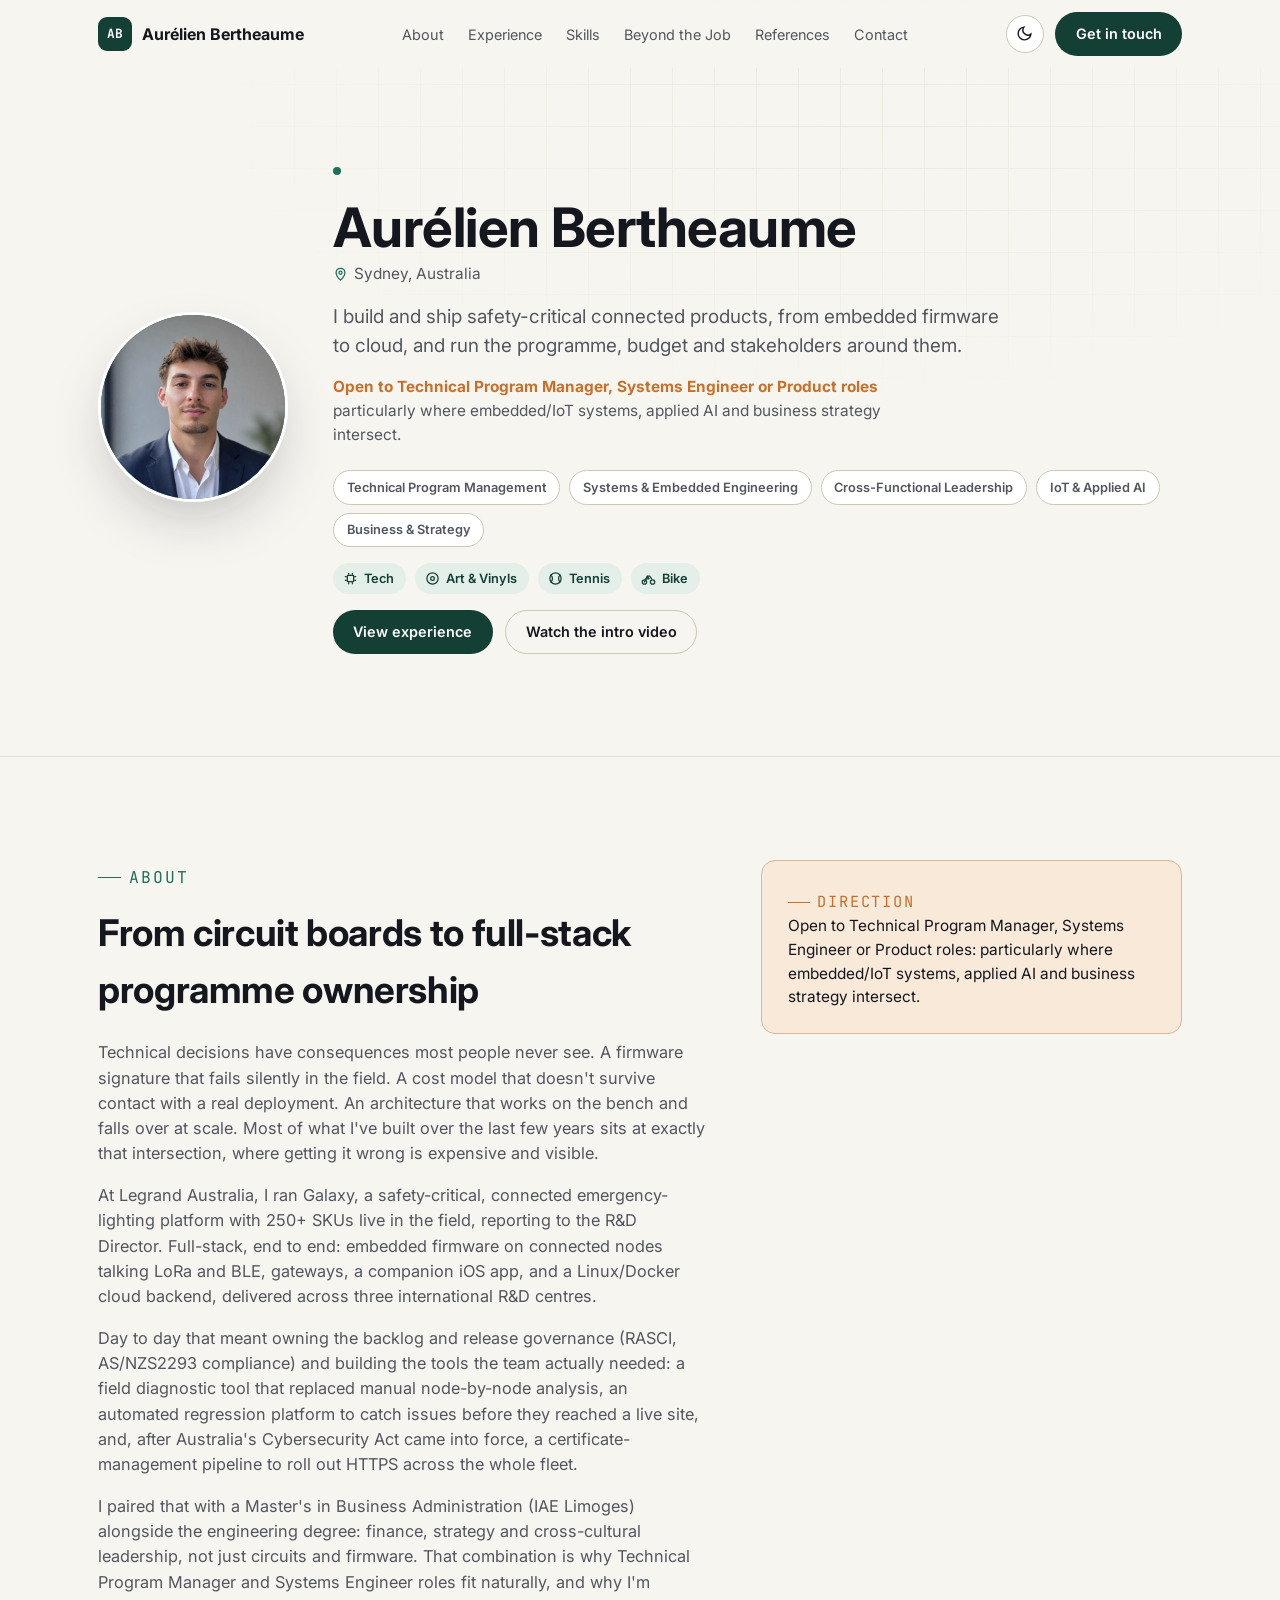
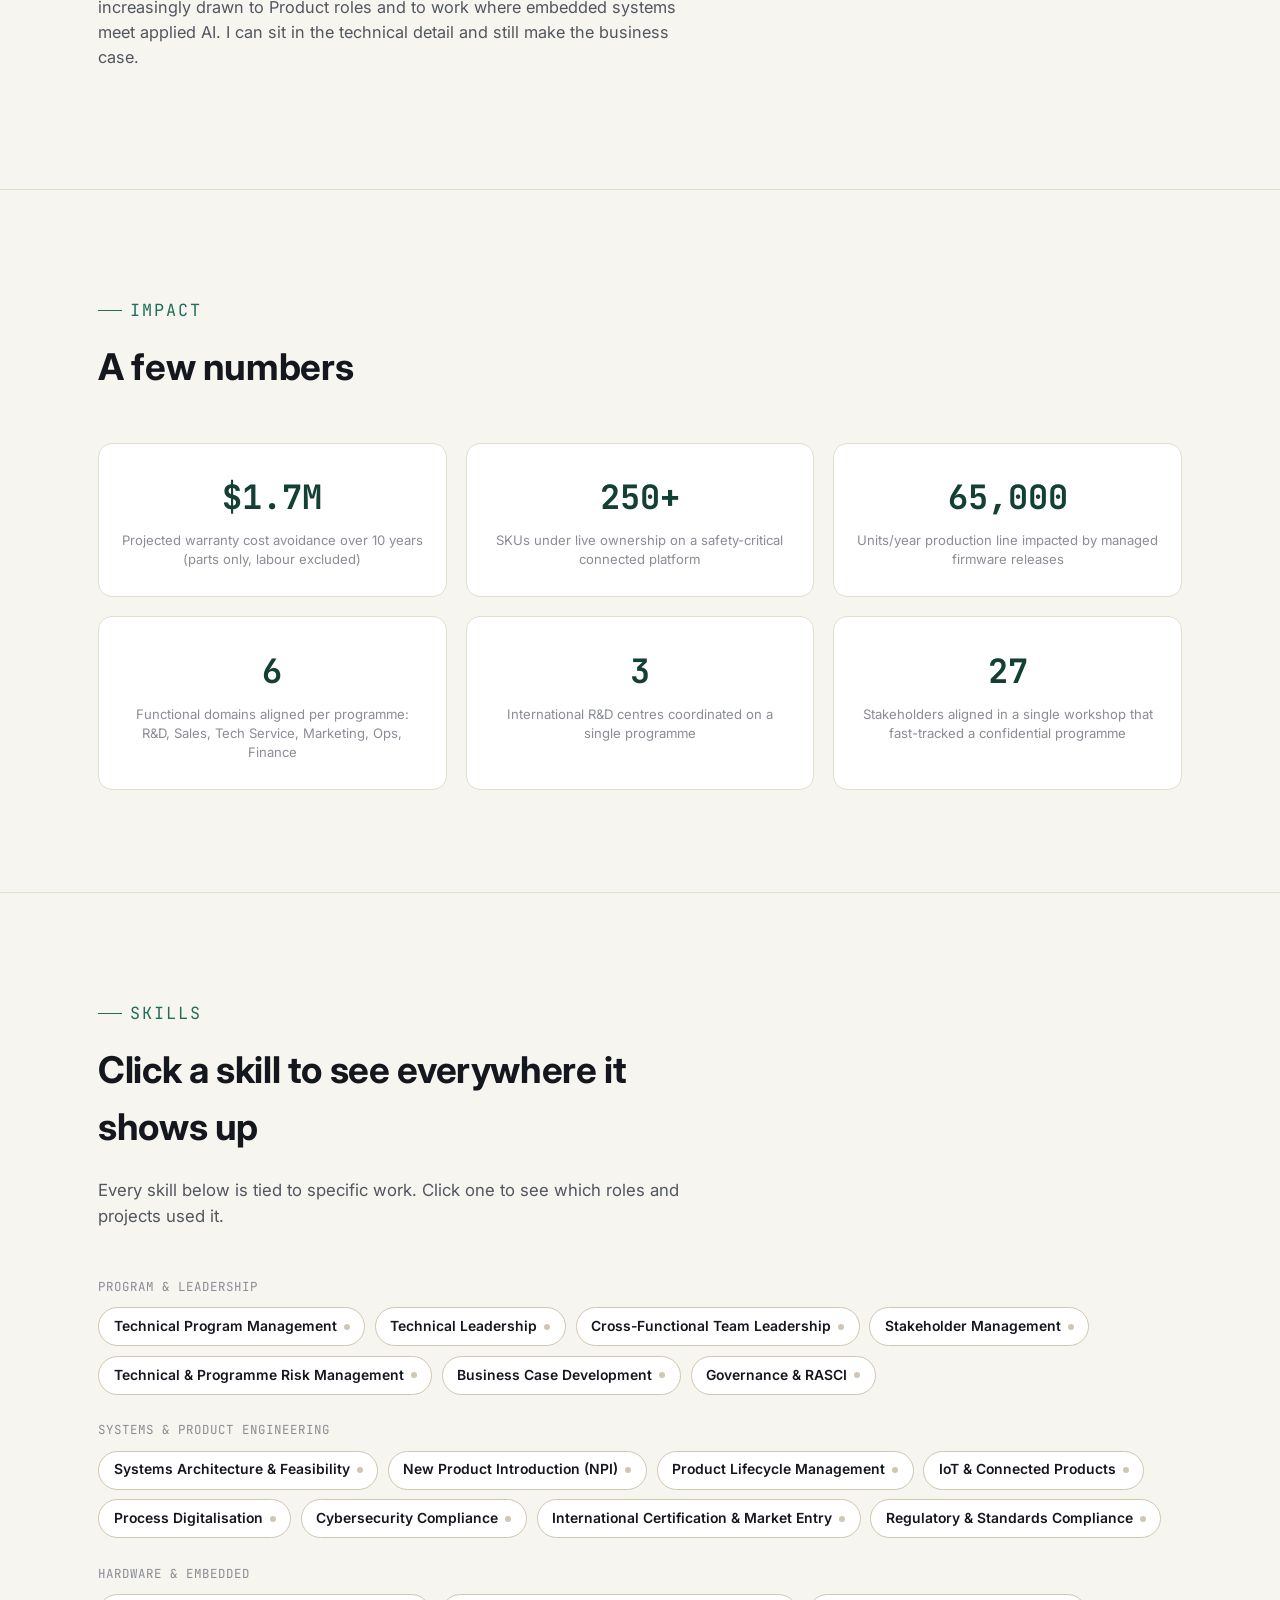
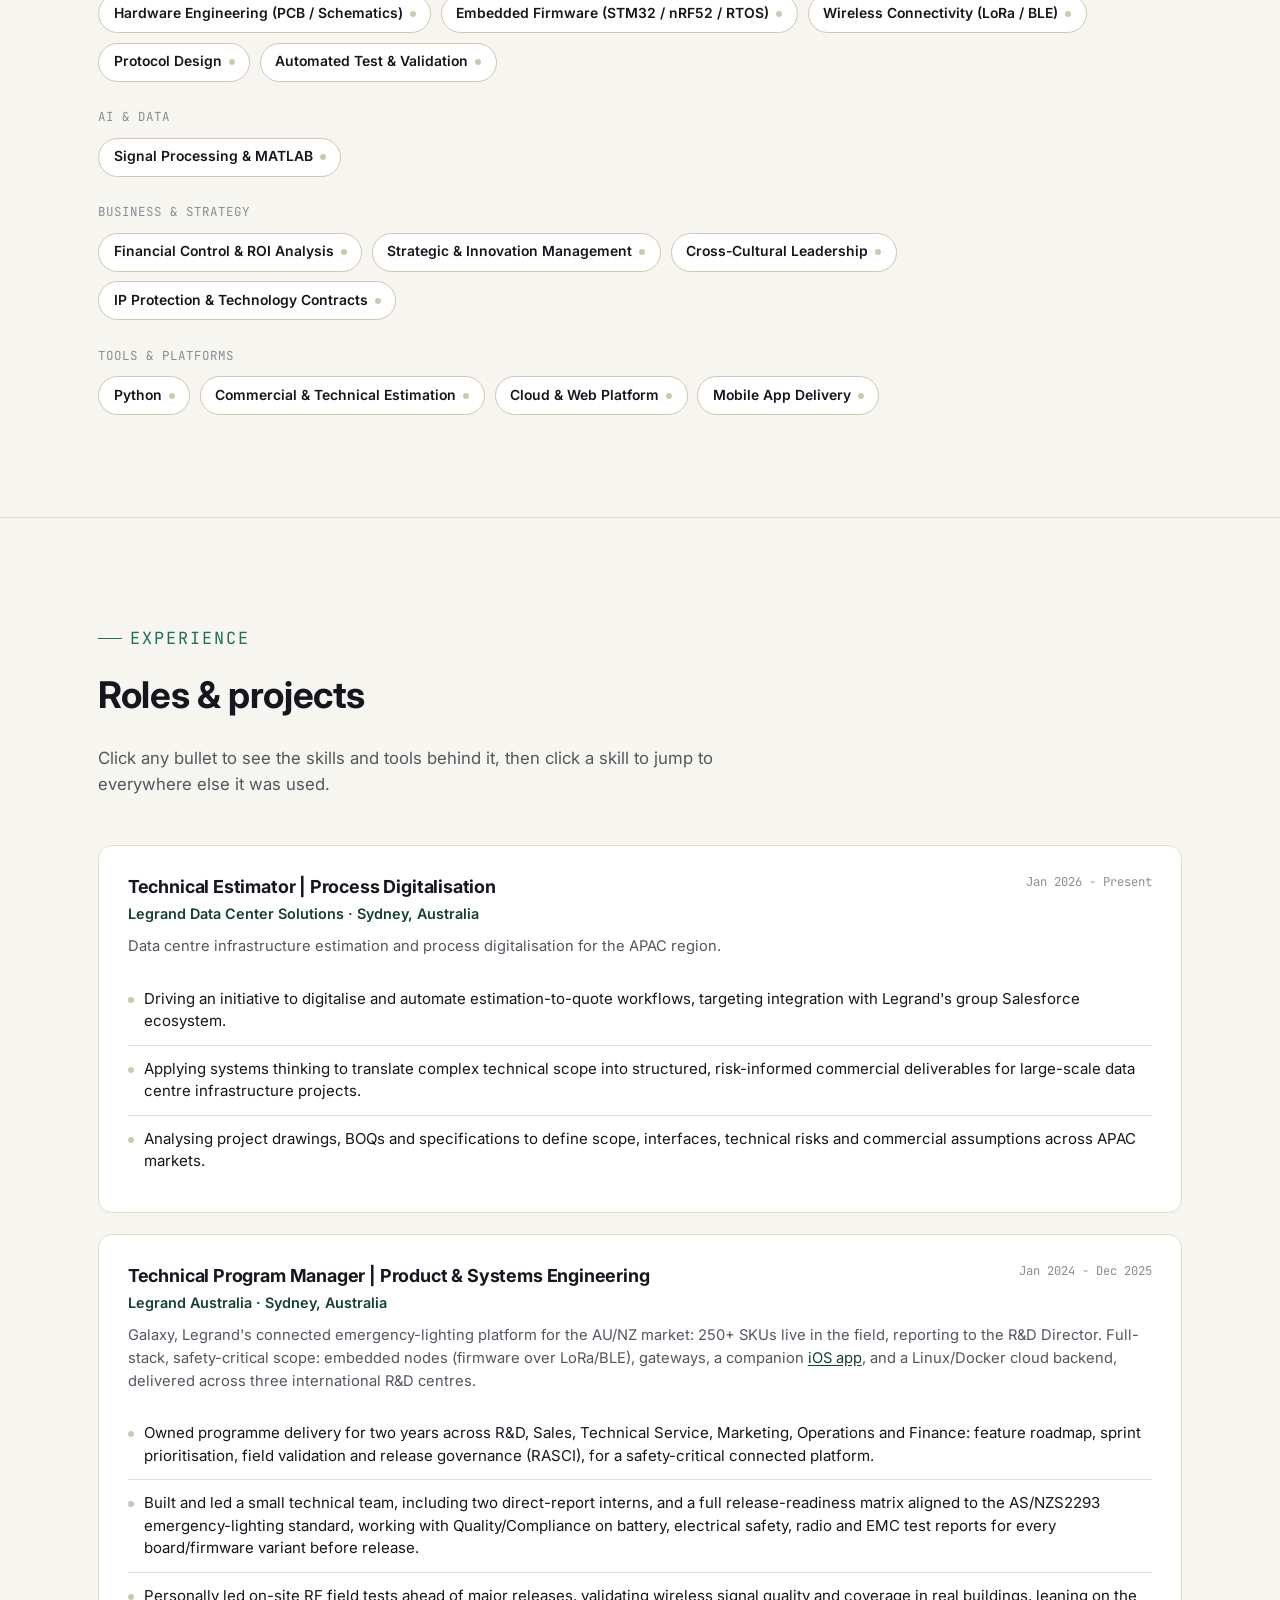
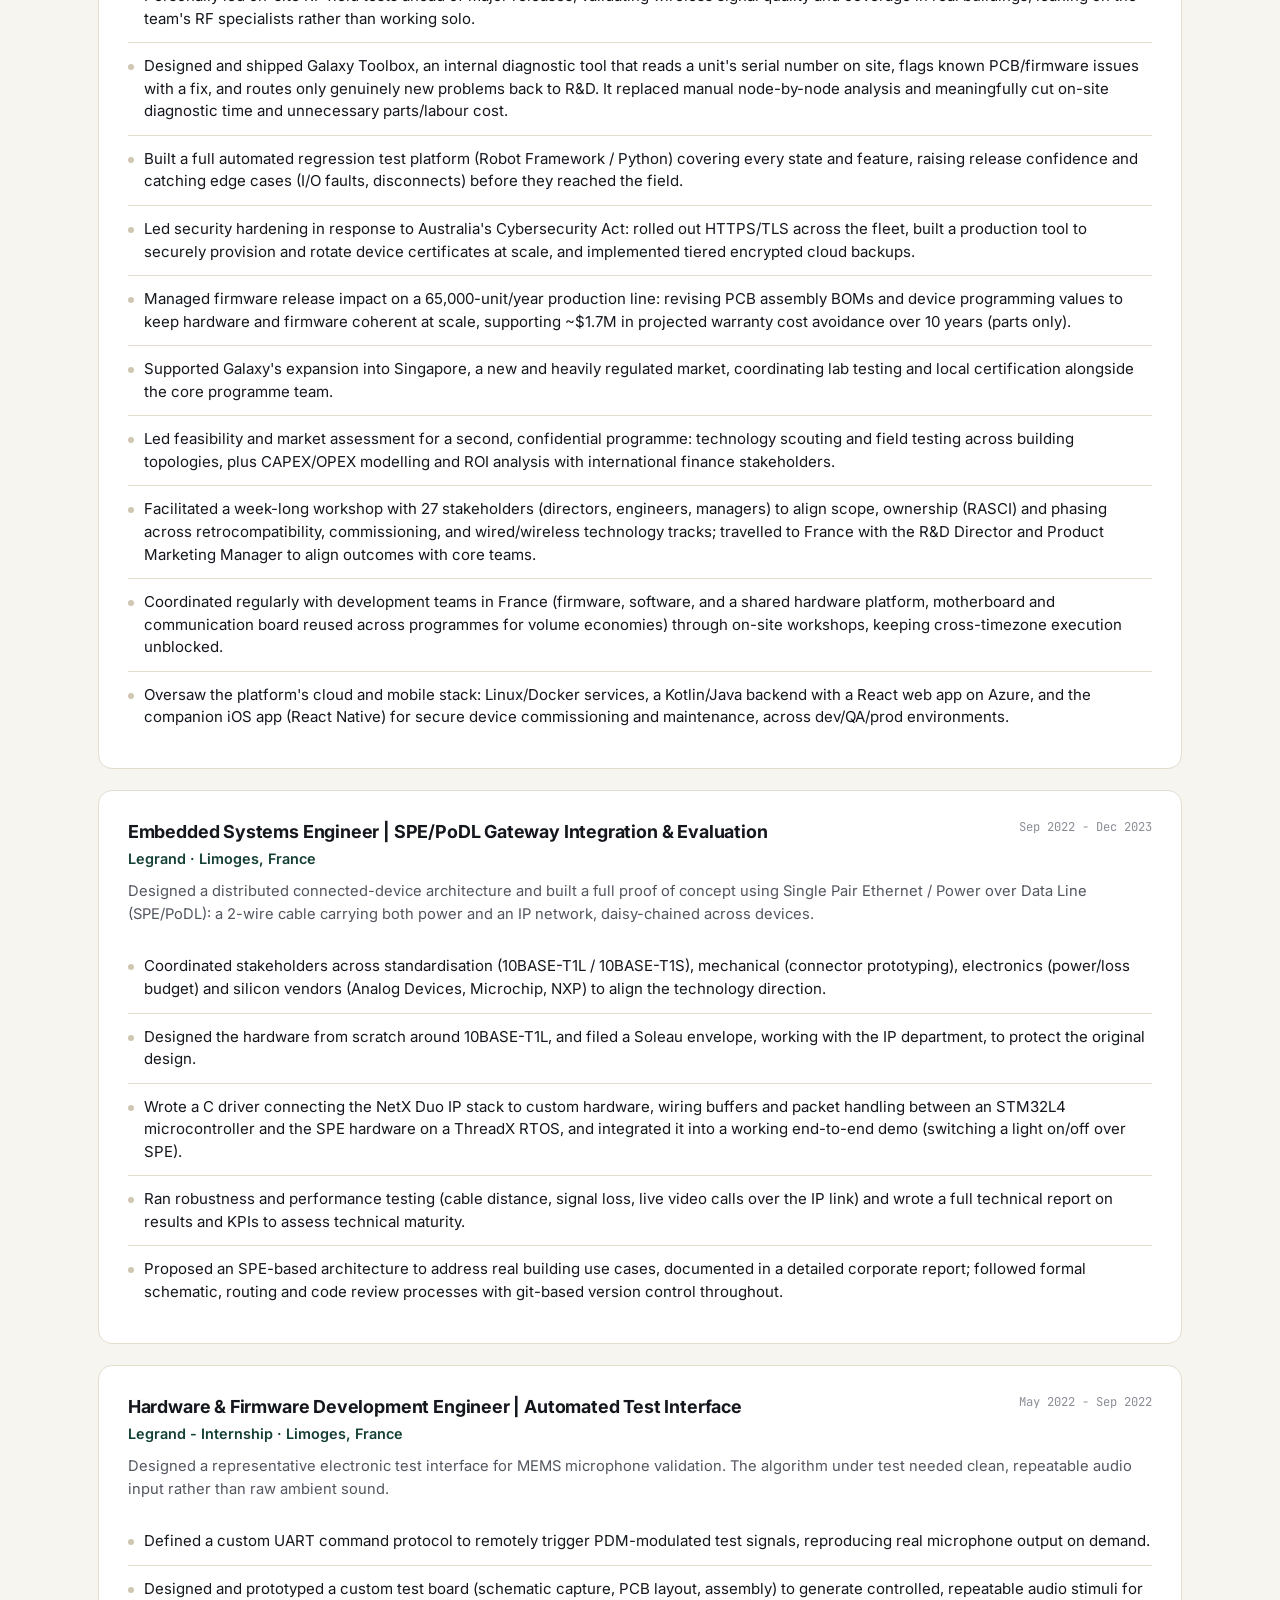
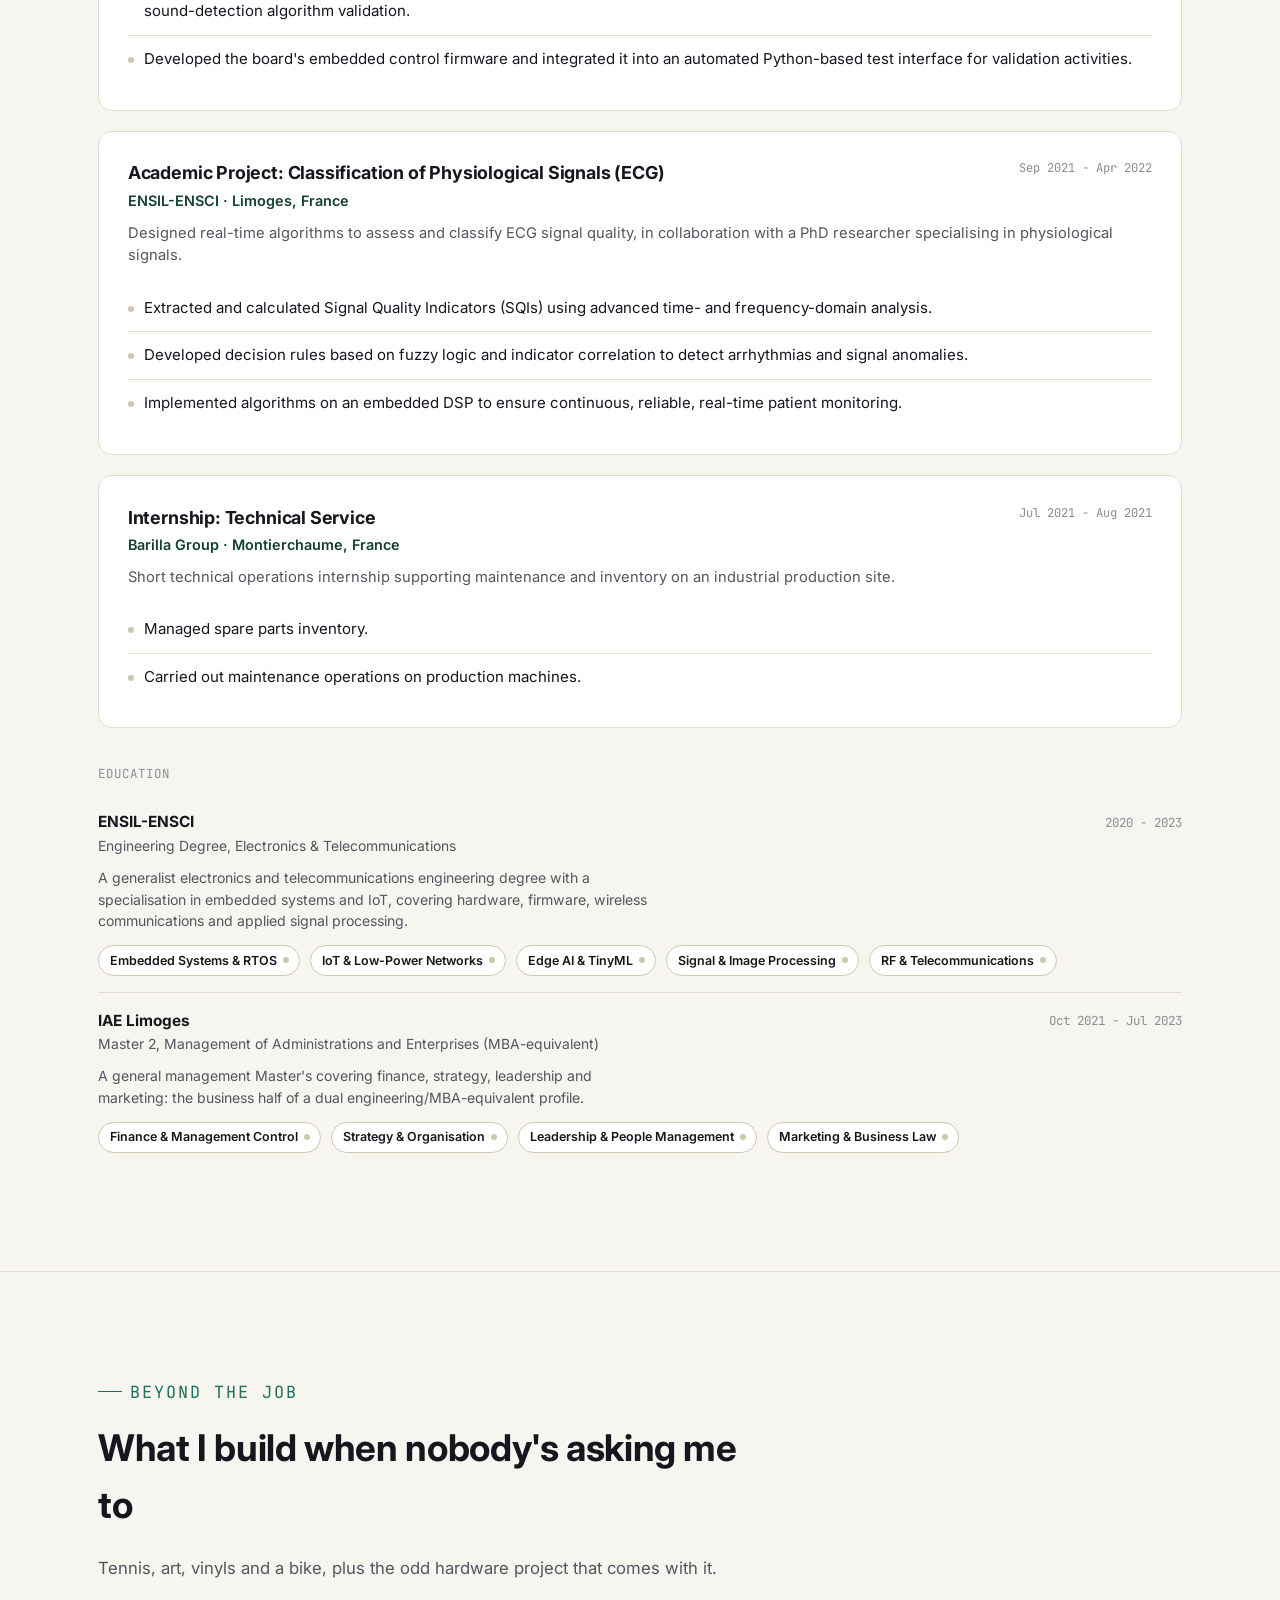
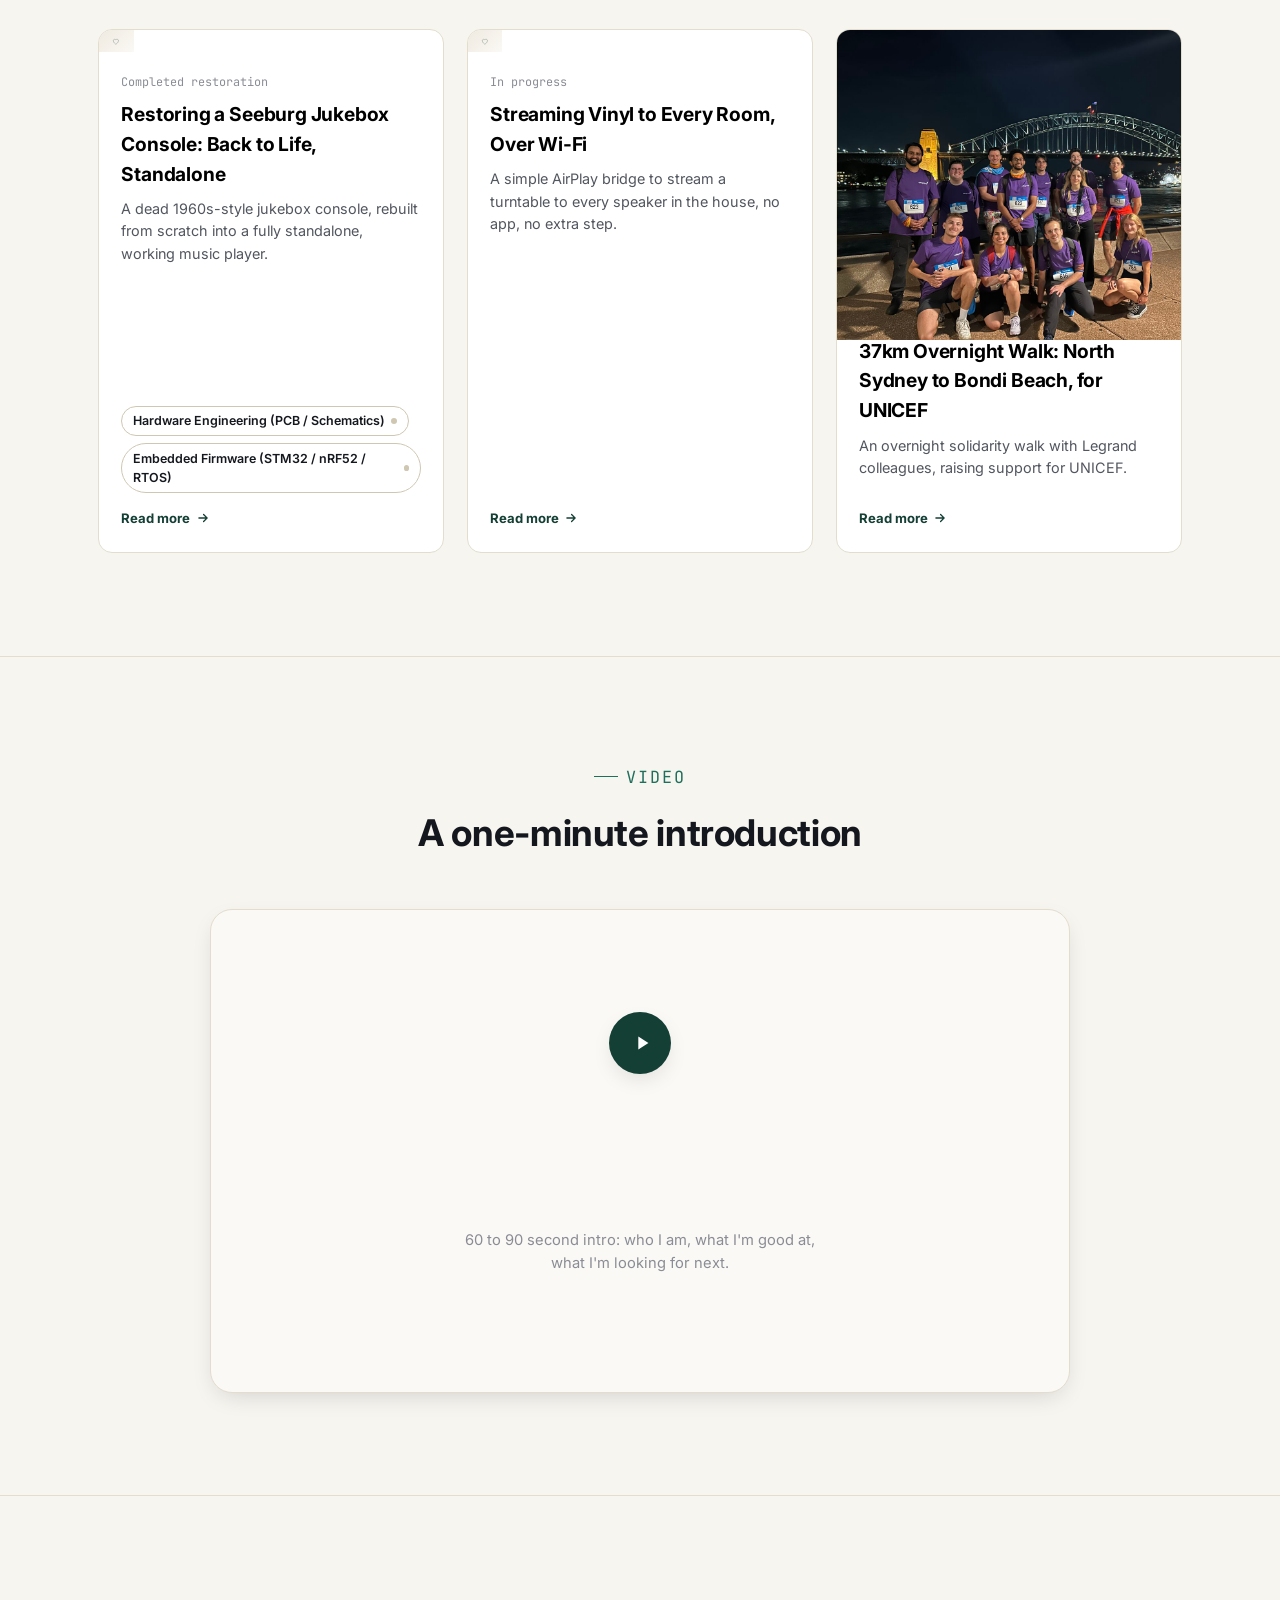
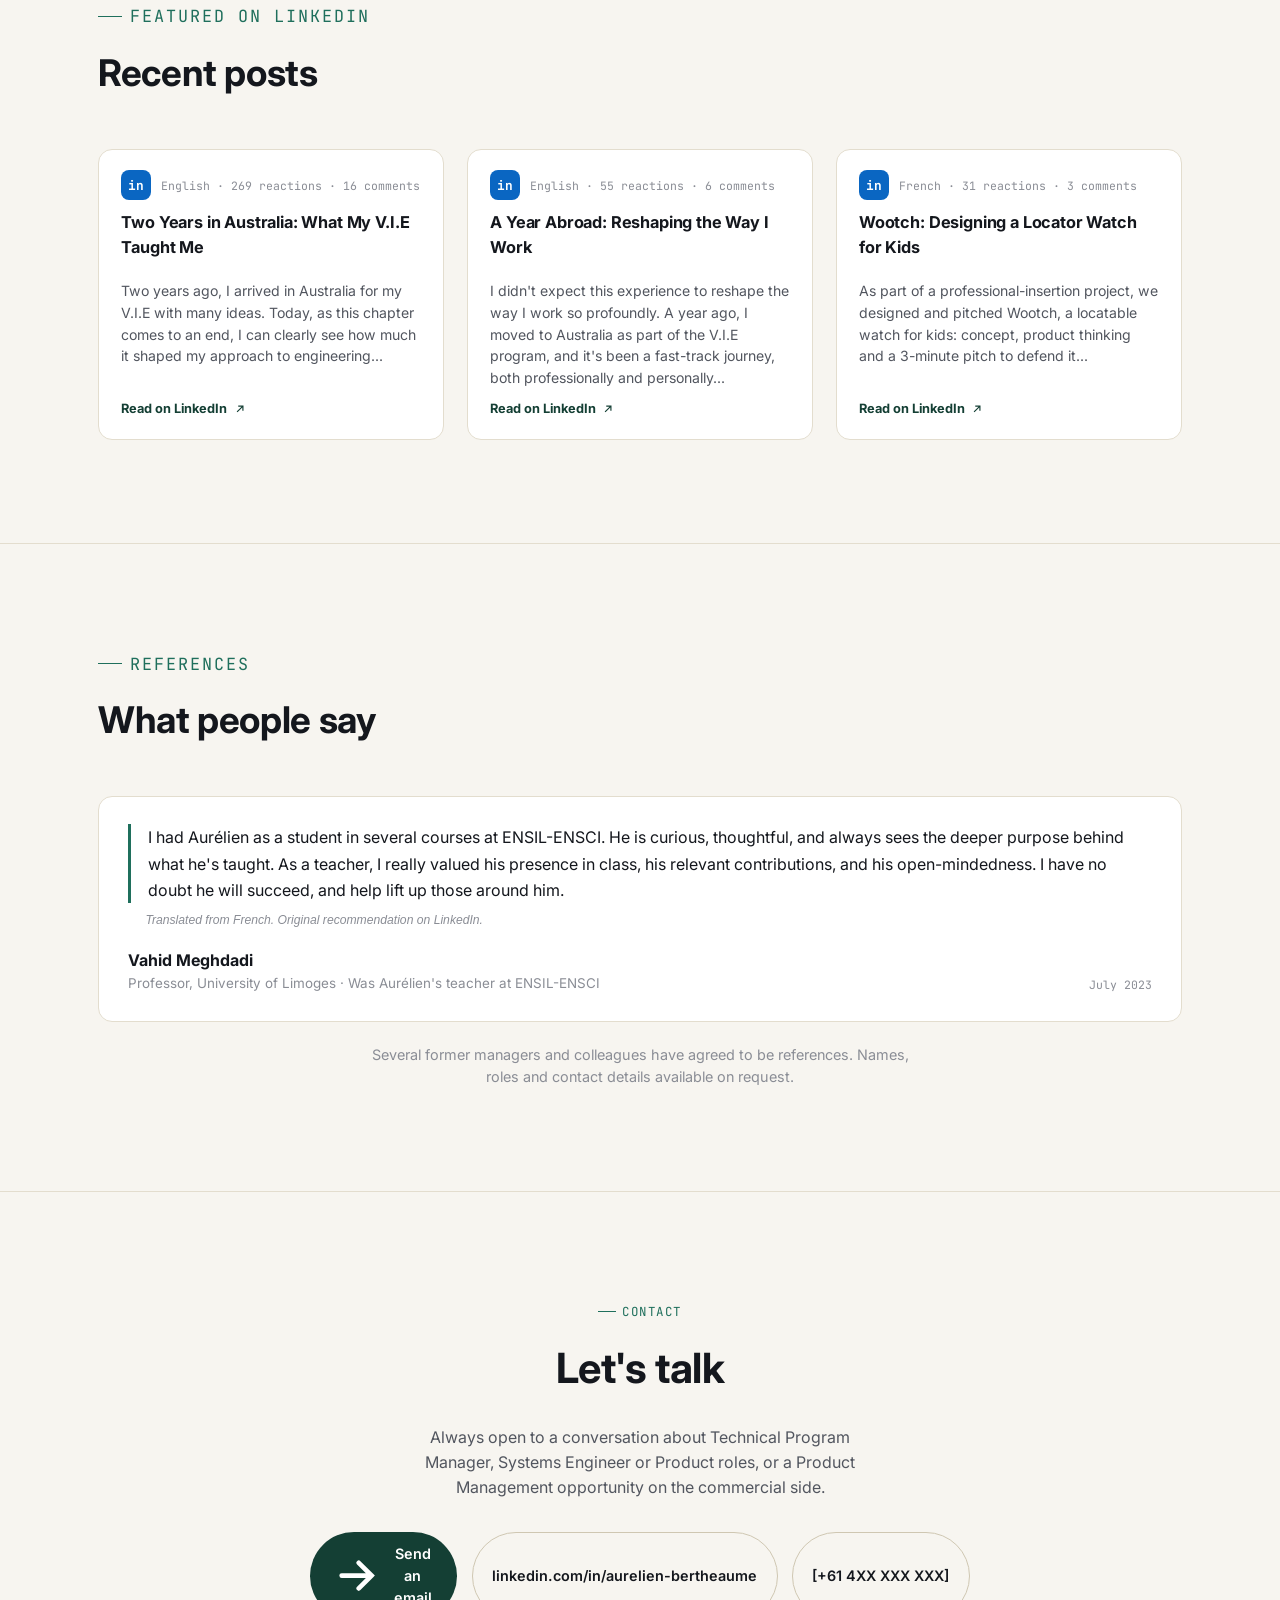
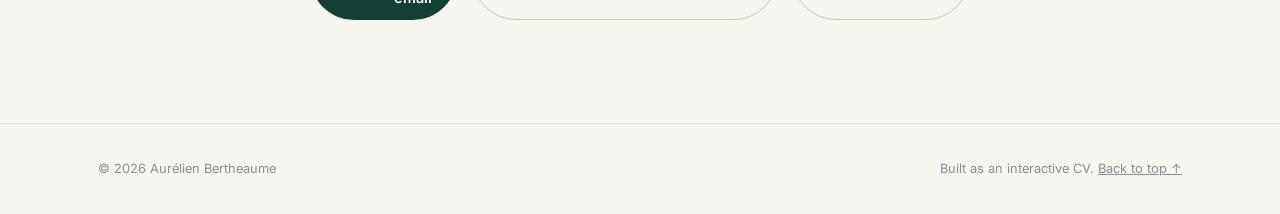
==== commit f3076c43: "Remove em dashes site-wide, add Technical Leadership / Regulatory & Standards skills, decouple Educa" ====
--- a/index.html
+++ b/index.html
@@ -3,8 +3,8 @@
 <head>
 <meta charset="UTF-8">
 <meta name="viewport" content="width=device-width, initial-scale=1">
-<title>Aurélien Bertheaume — Technical Program Manager</title>
-<meta name="description" content="Interactive CV — Technical Program Manager working across systems engineering, embedded hardware, NPI and product development, based in Sydney.">
+<title>Aurélien Bertheaume | Technical Program Manager</title>
+<meta name="description" content="Interactive CV: Technical Program Manager working across systems engineering, embedded hardware, NPI and product development, based in Sydney.">
 
 <link rel="icon" href="data:image/svg+xml,%3Csvg xmlns='http://www.w3.org/2000/svg' viewBox='0 0 64 64'%3E%3Crect width='64' height='64' rx='16' fill='%23143f34'/%3E%3Ctext x='32' y='42' font-family='monospace' font-size='26' font-weight='700' fill='%23ffffff' text-anchor='middle'%3EAB%3C/text%3E%3C/svg%3E">
 
@@ -114,7 +114,7 @@
       <div class="section-head reveal">
         <p class="eyebrow">Skills</p>
         <h2>Click a skill to see everywhere it shows up</h2>
-        <p>Every skill below is tied to specific work — click one to see which roles and projects used it.</p>
+        <p>Every skill below is tied to specific work. Click one to see which roles and projects used it.</p>
       </div>
       <div class="skills-groups" id="skills-groups"></div>
     </div>
@@ -126,7 +126,7 @@
       <div class="section-head reveal">
         <p class="eyebrow">Experience</p>
         <h2>Roles &amp; projects</h2>
-        <p>Click any bullet to see the skills and tools behind it — then click a skill to jump to everywhere else it was used.</p>
+        <p>Click any bullet to see the skills and tools behind it, then click a skill to jump to everywhere else it was used.</p>
       </div>
       <div class="timeline" id="experience-timeline"></div>
 
@@ -143,7 +143,7 @@
       <div class="section-head reveal">
         <p class="eyebrow">Beyond the job</p>
         <h2>What I build when nobody's asking me to</h2>
-        <p>Tennis, art, vinyls and a bike — and the odd hardware project that comes with it.</p>
+        <p>Tennis, art, vinyls and a bike, plus the odd hardware project that comes with it.</p>
       </div>
       <div class="card-grid" id="personal-grid"></div>
     </div>
@@ -161,7 +161,7 @@
           <div class="play-badge">
             <svg viewBox="0 0 24 24" fill="currentColor"><path d="M8 5v14l11-7z"/></svg>
           </div>
-          <p class="cap" id="video-caption">Intro video coming soon — add a YouTube or Vimeo link in data.js (video.url).</p>
+          <p class="cap" id="video-caption">Intro video coming soon. Add a YouTube or Vimeo link in data.js (video.url).</p>
         </div>
       </div>
     </div>
@@ -195,7 +195,7 @@
     <div class="wrap">
       <p class="eyebrow" style="justify-content:center">Contact</p>
       <h2>Let's talk</h2>
-      <p style="max-width:46ch;margin:0 auto">Always open to a conversation about Technical Program Manager, Systems Engineer or Product roles — or a Product Management opportunity on the commercial side.</p>
+      <p style="max-width:46ch;margin:0 auto">Always open to a conversation about Technical Program Manager, Systems Engineer or Product roles, or a Product Management opportunity on the commercial side.</p>
       <div class="contact-links" id="contact-links"></div>
     </div>
   </section>
@@ -205,7 +205,7 @@
 <footer class="site-footer">
   <div class="wrap">
     <p id="footer-name">© <span id="footer-year"></span> Aurélien Bertheaume</p>
-    <p>Built as an interactive CV — <a href="#top">back to top ↑</a></p>
+    <p>Built as an interactive CV. <a href="#top">Back to top ↑</a></p>
   </div>
 </footer>
 
--- a/assets/css/style.css
+++ b/assets/css/style.css
@@ -506,8 +506,13 @@
   transition: max-height .32s var(--ease), opacity .25s var(--ease), margin .32s var(--ease);
   margin-left: 1.25em;
 }
-.exp-bullet.is-open .exp-bullet-detail{ max-height: 320px; opacity: 1; margin-bottom: 1rem; }
+.exp-bullet.is-open .exp-bullet-detail{ max-height: 640px; opacity: 1; margin-bottom: 1rem; }
 .exp-bullet-detail .skill-group-label{ margin-bottom: .5rem; }
+.exp-bullet-photo{
+  display: block; width: 100%; max-width: 340px;
+  border-radius: 10px; border: 1px solid var(--line);
+  margin-bottom: 1rem;
+}
 
 .education-block{ margin-top: 2.2rem; transition: box-shadow .3s var(--ease); }
 .education-item{
@@ -517,7 +522,8 @@
 .education-item:first-child{ border-top: none; }
 .edu-school{ font-weight: 700; font-size: .96rem; }
 .edu-degree{ font-size: .87rem; color: var(--ink-soft); margin-top: .1rem; }
-.edu-focus{ margin-top: .7rem; }
+.edu-intro{ font-size: .88rem; color: var(--ink-soft); line-height: 1.55; margin: .6rem 0 0; max-width: 62ch; }
+.edu-focus{ margin-top: .8rem; }
 .edu-period{ font-family: var(--font-mono); font-size: .78rem; color: var(--ink-faint); white-space: nowrap; margin-top: .15rem; }
 
 /* ==========================================================================
@@ -676,9 +682,8 @@
 .modal-body h4{ font-family: var(--font-mono); font-size: .76rem; text-transform: uppercase; letter-spacing: .08em; color: var(--ink-faint); margin: 1.4rem 0 .6rem; }
 .modal-body ul{ padding-left: 1.1rem; margin: 0 0 1rem; color: var(--ink-soft); }
 .modal-body li{ margin-bottom: .35rem; }
-.modal-figure{ border-radius: var(--radius-md); overflow: hidden; margin-bottom: 1.2rem; aspect-ratio: 16/9; background: var(--accent-tint); display: grid; place-items: center; }
-.modal-figure img{ width: 100%; height: 100%; object-fit: cover; }
-.modal-figure svg{ width: 24%; height: 24%; color: var(--accent-strong); }
+.modal-figure{ border-radius: var(--radius-md); overflow: hidden; margin-bottom: 1.2rem; aspect-ratio: 16/9; background: var(--accent-tint); }
+.modal-figure img{ width: 100%; height: 100%; object-fit: cover; display: block; }
 .modal-related{ display: grid; grid-template-columns: repeat(auto-fill, minmax(190px,1fr)); gap: .8rem; margin-top: .6rem; }
 .related-card{
   text-align: left; border: 1px solid var(--line); background: var(--bg); border-radius: 10px;
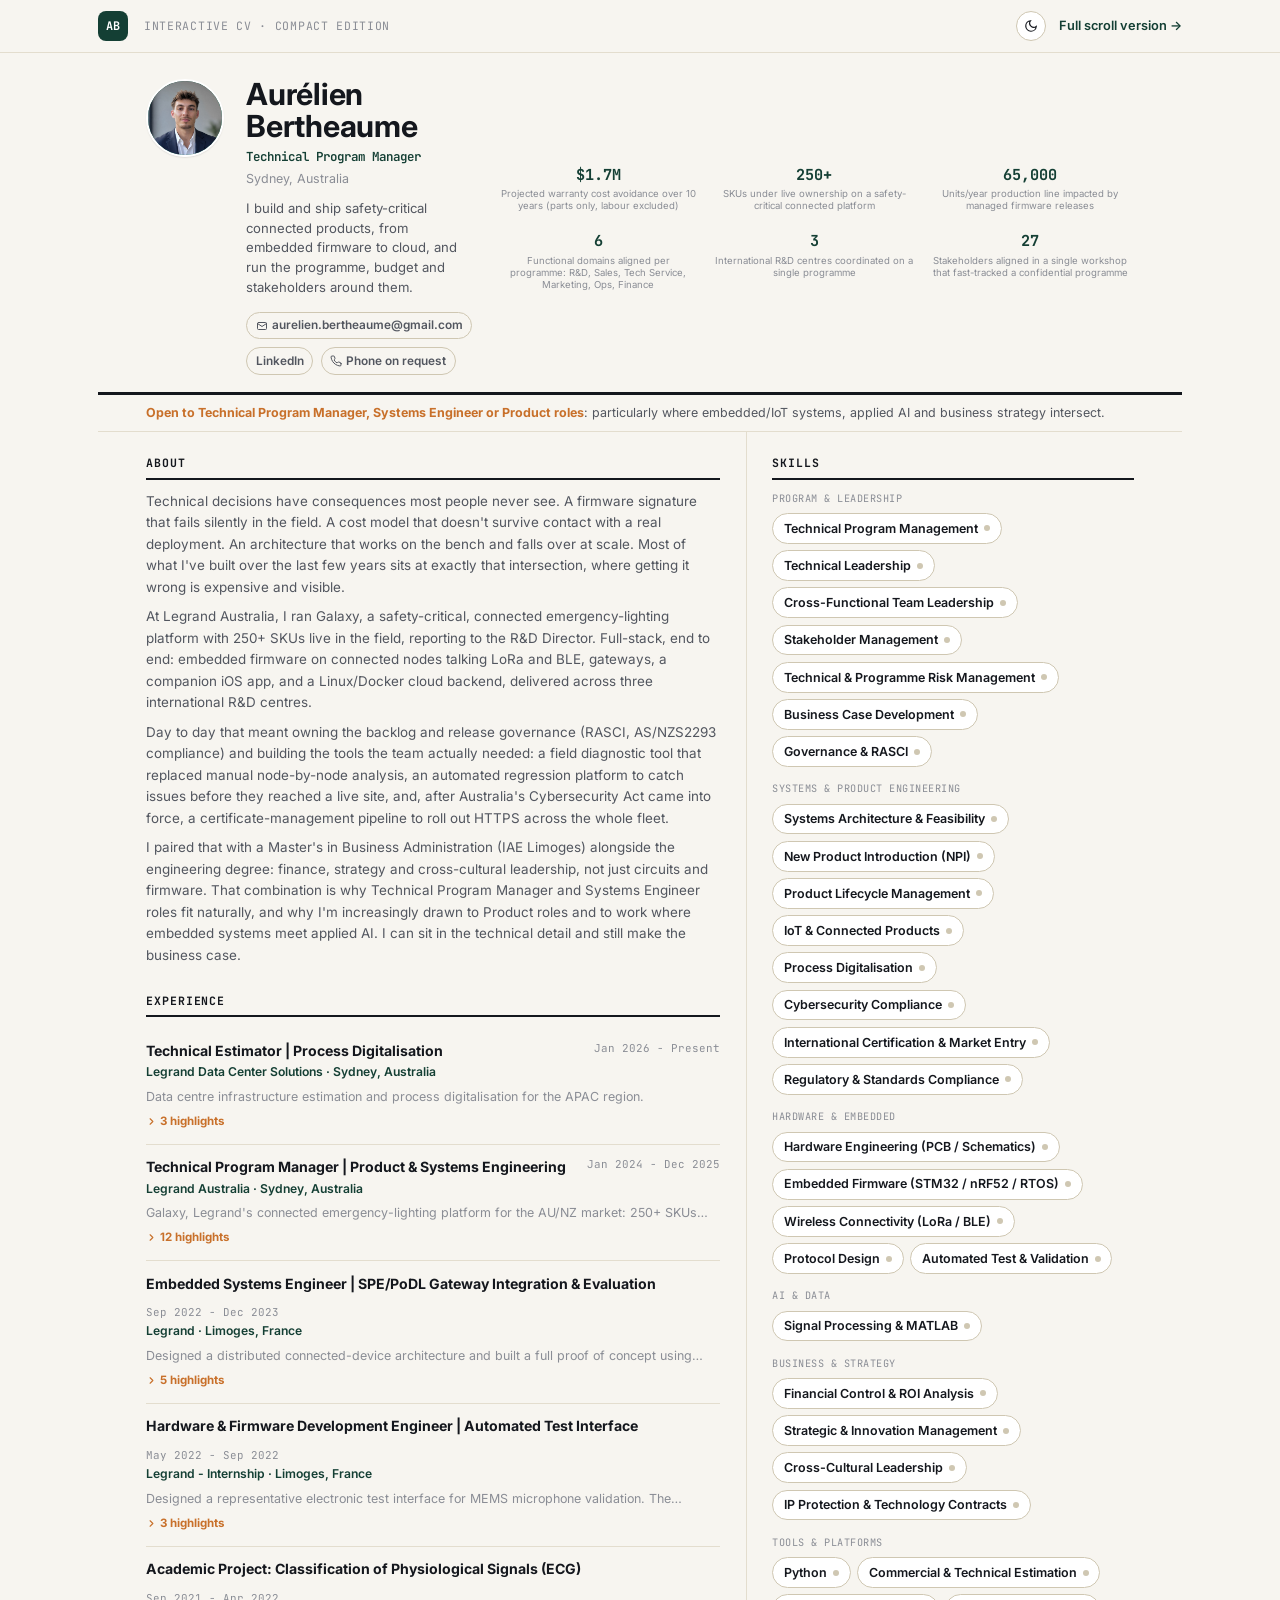
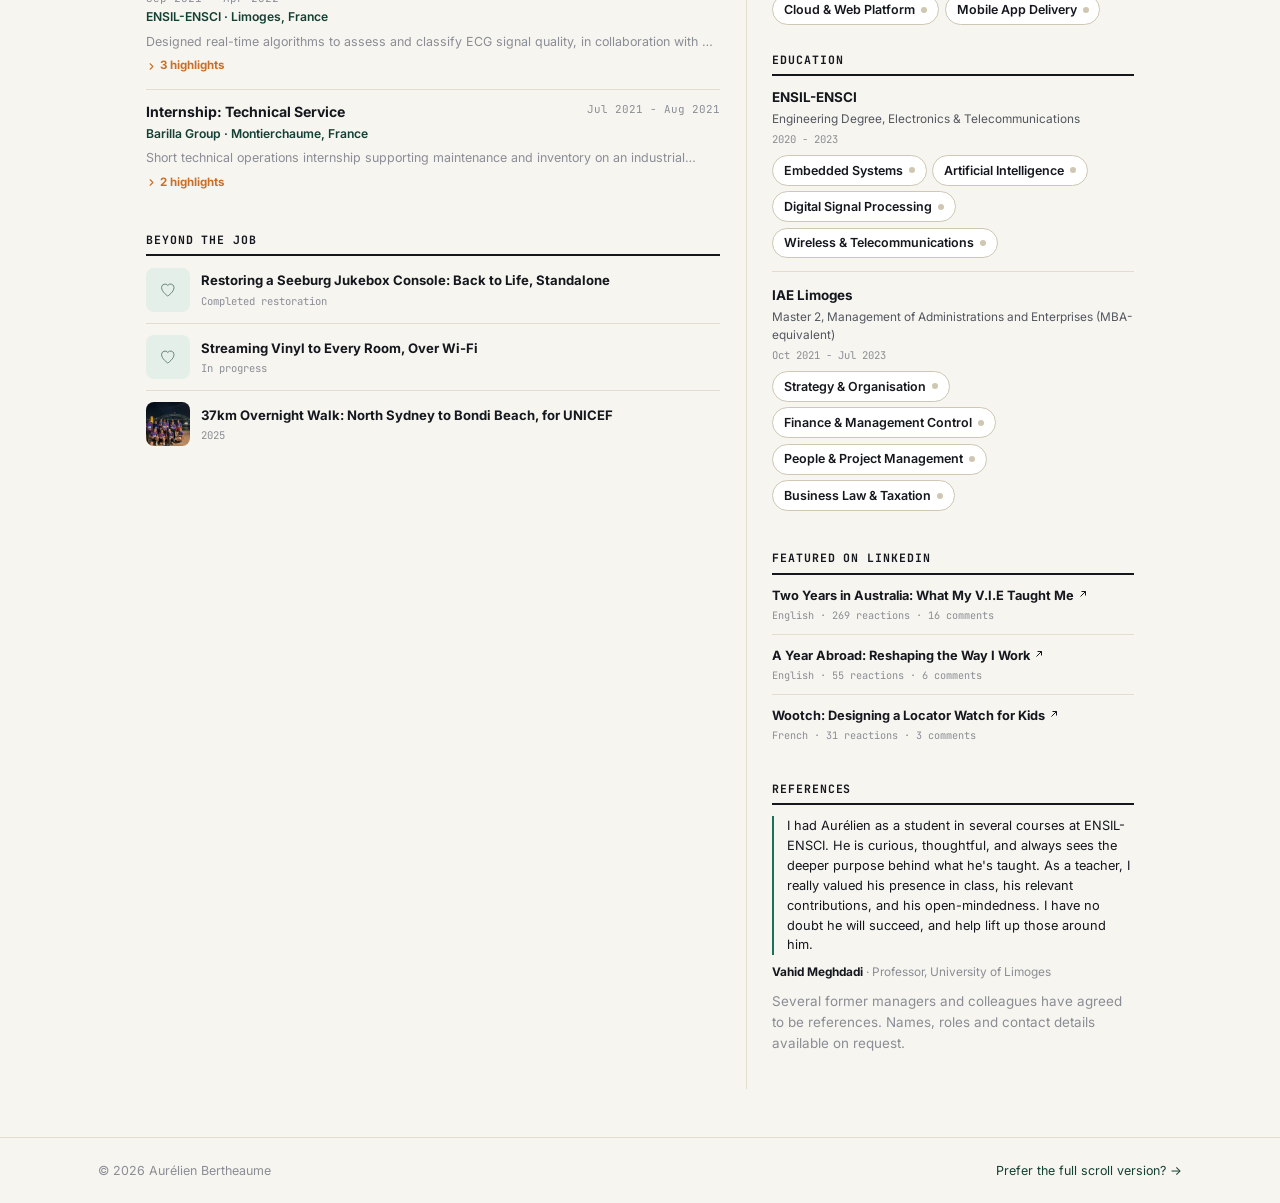
==== commit 22590fb7: "Make the compact edition the homepage index.html is now the compact "newspaper front page" layout; t" ====
--- a/index.html
+++ b/index.html
@@ -13,203 +13,94 @@
 <link href="https://fonts.googleapis.com/css2?family=Inter:wght@400;500;600;700;800&family=JetBrains+Mono:wght@400;500;600;700&display=swap" rel="stylesheet">
 
 <link rel="stylesheet" href="assets/css/style.css">
+<link rel="stylesheet" href="assets/css/compact.css">
 </head>
-<body>
+<body class="compact-page">
 
 <a class="skip-link" href="#main">Skip to content</a>
 
-<!-- ============================== HEADER ============================== -->
-<header class="site-header" id="site-header">
-  <div class="wrap">
-    <a class="brand" href="#top">
-      <span class="mark" id="brand-mark">AB</span>
-      <span id="brand-name">Aurélien Bertheaume</span>
-    </a>
-
-    <nav aria-label="Primary">
-      <ul class="nav-links" id="nav-links">
-        <li><a href="#about">About</a></li>
-        <li><a href="#experience">Experience</a></li>
-        <li><a href="#skills">Skills</a></li>
-        <li><a href="#beyond">Beyond the Job</a></li>
-        <li><a href="#references">References</a></li>
-        <li><a href="#contact">Contact</a></li>
-      </ul>
-    </nav>
-
-    <div class="header-actions">
+<header class="cbar">
+  <div class="cbar-inner">
+    <a class="cbar-brand" href="#top">AB</a>
+    <p class="cbar-tag">Interactive CV · compact edition</p>
+    <div class="cbar-actions">
       <button class="theme-toggle" id="theme-toggle" type="button" aria-label="Toggle light/dark theme">
         <svg class="icon-moon" viewBox="0 0 24 24" fill="none" stroke="currentColor" stroke-width="2"><path d="M21 12.8A9 9 0 1 1 11.2 3 7 7 0 0 0 21 12.8Z"/></svg>
         <svg class="icon-sun" viewBox="0 0 24 24" fill="none" stroke="currentColor" stroke-width="2"><circle cx="12" cy="12" r="4"/><path d="M12 2v2M12 20v2M4.9 4.9l1.4 1.4M17.7 17.7l1.4 1.4M2 12h2M20 12h2M4.9 19.1l1.4-1.4M17.7 6.3l1.4-1.4"/></svg>
       </button>
-      <a class="btn btn-primary" href="#contact">Get in touch</a>
-      <button class="nav-toggle" id="nav-toggle" type="button" aria-label="Open menu" aria-expanded="false">
-        <span></span>
-      </button>
+      <a class="cbar-full-link" href="full.html">Full scroll version →</a>
     </div>
   </div>
 </header>
 
-<main id="main">
+<main id="main" class="cwrap" id="top">
 
-  <!-- ============================== HERO ============================== -->
-  <section class="hero" id="top">
-    <div class="wrap hero-grid">
-      <div class="hero-photo-col">
-        <div class="photo-frame" id="photo-frame">
-          <div class="photo-placeholder" id="photo-placeholder">
-            <span class="initials" id="photo-initials">AB</span>
-          </div>
-        </div>
-      </div>
+  <!-- ============================== MASTHEAD ============================== -->
+  <section class="masthead">
+    <div class="masthead-photo" id="masthead-photo">
+      <span id="masthead-initials">AB</span>
+    </div>
 
-      <div class="hero-copy">
-        <p class="role-cycler"><span class="dot"></span> <span id="role-text" class="role-text">Technical Program Manager</span></p>
-        <h1 id="hero-name">Aurélien Bertheaume</h1>
-        <p class="hero-location" id="hero-location">
-          <svg viewBox="0 0 24 24" width="15" height="15" fill="none" stroke="currentColor" stroke-width="2"><path d="M12 21s7-6.5 7-12a7 7 0 1 0-14 0c0 5.5 7 12 7 12Z"/><circle cx="12" cy="9" r="2.5"/></svg>
-          Sydney, Australia
-        </p>
-        <p class="tagline" id="hero-tagline">Technical Program Manager working at the intersection of systems engineering, product development and commercial decision-making.</p>
-        <p class="pivot-line" id="pivot-line"><strong id="pivot-headline">Open to Product Manager roles</strong> <span id="pivot-note-inline"></span></p>
-        <div class="chip-row" id="hero-highlights"></div>
-        <div class="chip-row" id="hero-passions"></div>
-        <div class="hero-actions">
-          <a class="btn btn-primary" href="#experience">View experience</a>
-          <a class="btn btn-ghost" href="#video">Watch the intro video</a>
-        </div>
-      </div>
+    <div class="masthead-id">
+      <h1 id="m-name">Aurélien Bertheaume</h1>
+      <p class="masthead-role" id="m-role">Technical Program Manager</p>
+      <p class="masthead-location" id="m-location">Sydney, Australia</p>
     </div>
+
+    <p class="masthead-tagline" id="m-tagline"></p>
+
+    <div class="masthead-kpis" id="m-kpis"></div>
+
+    <div class="masthead-contact" id="m-contact"></div>
   </section>
 
-  <!-- ============================== ABOUT ============================== -->
-  <section id="about">
-    <div class="wrap about-grid">
-      <div class="about-body reveal">
-        <p class="eyebrow">About</p>
-        <h2>From circuit boards to full-stack programme ownership</h2>
-        <div id="bio-paragraphs"></div>
-      </div>
-      <div class="pivot-callout reveal">
-        <p class="eyebrow">Direction</p>
-        <p id="pivot-callout-text"></p>
-      </div>
+  <div class="direction-strip" id="m-direction"></div>
+
+  <!-- ============================== NEWSPAPER GRID ============================== -->
+  <div class="newspaper-grid">
+
+    <!-- MAIN COLUMN -->
+    <div class="col col-main">
+
+      <h2 class="col-title">About</h2>
+      <div class="col-block" id="c-about"></div>
+
+      <h2 class="col-title">Experience</h2>
+      <div class="col-block" id="c-experience"></div>
+
+      <h2 class="col-title">Beyond the Job</h2>
+      <div class="col-block" id="c-beyond"></div>
+
     </div>
-  </section>
 
-  <!-- ============================== IMPACT / KPIs ============================== -->
-  <section id="impact">
-    <div class="wrap">
-      <div class="section-head reveal">
-        <p class="eyebrow">Impact</p>
-        <h2>A few numbers</h2>
-      </div>
-      <div class="kpi-grid" id="kpi-grid"></div>
+    <!-- SIDE COLUMN -->
+    <div class="col col-side">
+
+      <h2 class="col-title">Skills</h2>
+      <div class="col-block" id="c-skills"></div>
+
+      <h2 class="col-title">Education</h2>
+      <div class="col-block" id="c-education"></div>
+
+      <h2 class="col-title">Featured on LinkedIn</h2>
+      <div class="col-block" id="c-linkedin"></div>
+
+      <h2 class="col-title">References</h2>
+      <div class="col-block" id="c-references"></div>
+
     </div>
-  </section>
-
-  <!-- ============================== SKILLS ============================== -->
-  <section id="skills">
-    <div class="wrap">
-      <div class="section-head reveal">
-        <p class="eyebrow">Skills</p>
-        <h2>Click a skill to see everywhere it shows up</h2>
-        <p>Every skill below is tied to specific work. Click one to see which roles and projects used it.</p>
-      </div>
-      <div class="skills-groups" id="skills-groups"></div>
-    </div>
-  </section>
-
-  <!-- ============================== EXPERIENCE ============================== -->
-  <section id="experience">
-    <div class="wrap">
-      <div class="section-head reveal">
-        <p class="eyebrow">Experience</p>
-        <h2>Roles &amp; projects</h2>
-        <p>Click any bullet to see the skills and tools behind it, then click a skill to jump to everywhere else it was used.</p>
-      </div>
-      <div class="timeline" id="experience-timeline"></div>
-
-      <div class="education-block reveal">
-        <span class="skill-group-label">Education</span>
-        <div id="education-list"></div>
-      </div>
-    </div>
-  </section>
-
-  <!-- ============================== BEYOND THE JOB ============================== -->
-  <section id="beyond">
-    <div class="wrap">
-      <div class="section-head reveal">
-        <p class="eyebrow">Beyond the job</p>
-        <h2>What I build when nobody's asking me to</h2>
-        <p>Tennis, art, vinyls and a bike, plus the odd hardware project that comes with it.</p>
-      </div>
-      <div class="card-grid" id="personal-grid"></div>
-    </div>
-  </section>
-
-  <!-- ============================== VIDEO ============================== -->
-  <section id="video">
-    <div class="wrap">
-      <div class="section-head reveal" style="max-width:640px;margin-left:auto;margin-right:auto;text-align:center">
-        <p class="eyebrow" style="justify-content:center">Video</p>
-        <h2>A one-minute introduction</h2>
-      </div>
-      <div class="video-shell reveal" id="video-shell">
-        <div class="video-placeholder">
-          <div class="play-badge">
-            <svg viewBox="0 0 24 24" fill="currentColor"><path d="M8 5v14l11-7z"/></svg>
-          </div>
-          <p class="cap" id="video-caption">Intro video coming soon. Add a YouTube or Vimeo link in data.js (video.url).</p>
-        </div>
-      </div>
-    </div>
-  </section>
-
-  <!-- ============================== LINKEDIN ============================== -->
-  <section id="linkedin">
-    <div class="wrap">
-      <div class="section-head reveal">
-        <p class="eyebrow">Featured on LinkedIn</p>
-        <h2>Recent posts</h2>
-      </div>
-      <div class="card-grid" id="linkedin-grid"></div>
-    </div>
-  </section>
-
-  <!-- ============================== REFERENCES ============================== -->
-  <section id="references">
-    <div class="wrap">
-      <div class="section-head reveal">
-        <p class="eyebrow">References</p>
-        <h2>What people say</h2>
-      </div>
-      <div class="reference-grid" id="reference-grid"></div>
-      <p class="reference-note" id="reference-note"></p>
-    </div>
-  </section>
-
-  <!-- ============================== CONTACT ============================== -->
-  <section id="contact" class="contact-section">
-    <div class="wrap">
-      <p class="eyebrow" style="justify-content:center">Contact</p>
-      <h2>Let's talk</h2>
-      <p style="max-width:46ch;margin:0 auto">Always open to a conversation about Technical Program Manager, Systems Engineer or Product roles, or a Product Management opportunity on the commercial side.</p>
-      <div class="contact-links" id="contact-links"></div>
-    </div>
-  </section>
+  </div>
 
 </main>
 
-<footer class="site-footer">
-  <div class="wrap">
-    <p id="footer-name">© <span id="footer-year"></span> Aurélien Bertheaume</p>
-    <p>Built as an interactive CV. <a href="#top">Back to top ↑</a></p>
+<footer class="cfooter">
+  <div class="cwrap cfooter-inner">
+    <p>© <span id="c-year"></span> Aurélien Bertheaume</p>
+    <a href="full.html">Prefer the full scroll version? →</a>
   </div>
 </footer>
 
-<!-- ============================== MODAL ============================== -->
+<!-- ============================== MODAL (shared markup/behaviour with the full site) ============================== -->
 <dialog id="detail-modal" aria-labelledby="modal-title">
   <div class="modal-card">
     <div class="modal-head">
@@ -226,6 +117,6 @@
 </dialog>
 
 <script src="assets/js/data.js"></script>
-<script src="assets/js/app.js"></script>
+<script src="assets/js/compact.js"></script>
 </body>
 </html>
--- a/assets/css/style.css
+++ b/assets/css/style.css
@@ -151,7 +151,7 @@
 p{ margin: 0 0 1em; color: var(--ink-soft); }
 
 .section-head{ max-width: 640px; margin-bottom: clamp(2rem, 4vw, 3rem); }
-.section-head p{ font-size: 1.05rem; }
+.section-head p{ font-size: .87rem; }
 
 /* ---------- Skip link / a11y ---------- */
 .skip-link{
@@ -215,6 +215,12 @@
 
 .header-actions{ display: flex; align-items: center; gap: .7rem; }
 
+.compact-link{
+  font-size: .82rem; font-weight: 600; color: var(--accent-strong);
+  text-decoration: none; white-space: nowrap;
+}
+.compact-link:hover{ text-decoration: underline; }
+
 .theme-toggle{
   width: 38px; height: 38px; border-radius: 50%;
   border: 1px solid var(--line-strong); background: var(--surface);
@@ -259,7 +265,7 @@
    ========================================================================== */
 .hero{
   position: relative;
-  padding-top: clamp(7rem, 14vw, 10rem);
+  padding-top: clamp(5rem, 8vw, 6.5rem);
   overflow: hidden;
   border-top: none;
 }
@@ -279,9 +285,10 @@
   position: relative;
   display: flex;
   flex-wrap: wrap;
-  align-items: center;
+  align-items: flex-start;
   gap: clamp(1.6rem, 4vw, 2.8rem);
 }
+.hero-photo-col{ margin-top: .2rem; }
 
 .role-cycler{
   font-family: var(--font-mono);
@@ -310,15 +317,15 @@
 .hero-location svg{ color: var(--accent); flex: none; }
 
 .tagline{
-  font-size: clamp(1.02rem, 1.5vw, 1.18rem);
+  font-size: clamp(.85rem, 1vw, .93rem);
   color: var(--ink-soft);
-  max-width: 56ch;
-  margin-bottom: .9rem;
+  max-width: 74ch;
+  margin-bottom: .8rem;
 }
 .pivot-line{
-  font-size: .96rem;
+  font-size: .8rem;
   color: var(--ink-soft);
-  max-width: 60ch;
+  max-width: 76ch;
   margin-bottom: 1.5rem;
 }
 .pivot-line strong{ color: var(--focus); font-weight: 700; }
@@ -384,7 +391,7 @@
   display: grid; grid-template-columns: 1.3fr .9fr; gap: clamp(2rem, 5vw, 3.5rem);
   align-items: start;
 }
-.about-body p{ font-size: 1.02rem; }
+.about-body p{ font-size: .88rem; line-height: 1.65; }
 
 .pivot-callout{
   background: var(--focus-tint);
@@ -394,7 +401,7 @@
 }
 .pivot-callout .eyebrow{ color: var(--focus); }
 .pivot-callout .eyebrow::before{ background: var(--focus); }
-.pivot-callout p{ color: var(--ink); margin-bottom: 0; font-size: .96rem; }
+.pivot-callout p{ color: var(--ink); margin-bottom: 0; font-size: .82rem; line-height: 1.55; }
 
 @media (max-width: 860px){ .about-grid{ grid-template-columns: 1fr; } }
 
@@ -515,16 +522,14 @@
 }
 
 .education-block{ margin-top: 2.2rem; transition: box-shadow .3s var(--ease); }
-.education-item{
-  display: flex; justify-content: space-between; align-items: flex-start; gap: 1rem; flex-wrap: wrap;
-  padding: 1rem 0; border-top: 1px solid var(--line);
-}
+.education-item{ padding: 1.1rem 0; border-top: 1px solid var(--line); }
 .education-item:first-child{ border-top: none; }
-.edu-school{ font-weight: 700; font-size: .96rem; }
-.edu-degree{ font-size: .87rem; color: var(--ink-soft); margin-top: .1rem; }
-.edu-intro{ font-size: .88rem; color: var(--ink-soft); line-height: 1.55; margin: .6rem 0 0; max-width: 62ch; }
+.edu-head{ display: flex; justify-content: space-between; align-items: baseline; gap: 1rem; flex-wrap: wrap; }
+.edu-school{ font-weight: 700; font-size: .95rem; }
+.edu-degree{ font-size: .85rem; color: var(--ink-soft); margin-top: .1rem; }
+.edu-intro{ font-size: .84rem; color: var(--ink-soft); line-height: 1.55; margin: .7rem 0 0; max-width: 72ch; }
 .edu-focus{ margin-top: .8rem; }
-.edu-period{ font-family: var(--font-mono); font-size: .78rem; color: var(--ink-faint); white-space: nowrap; margin-top: .15rem; }
+.edu-period{ font-family: var(--font-mono); font-size: .76rem; color: var(--ink-faint); white-space: nowrap; }
 
 /* ==========================================================================
    REFERENCES
@@ -642,6 +647,28 @@
 .contact-section h2{ font-size: clamp(1.9rem, 4vw, 2.6rem); }
 .contact-links{ display: flex; flex-wrap: wrap; justify-content: center; gap: .9rem; margin-top: 2rem; }
 
+.contact-card{
+  display: flex; align-items: center; gap: .8rem;
+  background: var(--surface); border: 1px solid var(--line);
+  border-radius: var(--radius-md);
+  padding: .8rem 1.2rem;
+  text-decoration: none; color: var(--ink);
+  text-align: left;
+  transition: transform .18s var(--ease), box-shadow .18s var(--ease), border-color .18s var(--ease);
+}
+.contact-card:not(.is-static):hover{ transform: translateY(-2px); box-shadow: var(--shadow-md); border-color: var(--line-strong); }
+.contact-card.is-static{ cursor: default; }
+.cc-icon{
+  flex: none; width: 38px; height: 38px; border-radius: 50%;
+  display: grid; place-items: center;
+  background: var(--accent-tint); color: var(--accent-strong);
+}
+.cc-icon svg{ width: 17px; height: 17px; }
+.cc-icon-linkedin{ background: #0a66c2; color: #fff; font-family: var(--font-mono); font-weight: 700; font-size: .8rem; }
+.cc-text{ display: flex; flex-direction: column; gap: .1rem; }
+.cc-label{ font-family: var(--font-mono); font-size: .68rem; text-transform: uppercase; letter-spacing: .06em; color: var(--ink-faint); }
+.cc-value{ font-size: .88rem; font-weight: 600; }
+
 .site-footer{ padding: 2.2rem 0; border-top: 1px solid var(--line); }
 .site-footer .wrap{ display: flex; justify-content: space-between; align-items: center; flex-wrap: wrap; gap: .8rem; }
 .site-footer p{ margin: 0; font-size: .8rem; color: var(--ink-faint); }
@@ -678,24 +705,44 @@
   display: grid; place-items: center;
 }
 .modal-close:hover{ border-color: var(--focus); color: var(--focus); }
-.modal-body{ padding: 1.5rem 1.8rem 2rem; }
-.modal-body h4{ font-family: var(--font-mono); font-size: .76rem; text-transform: uppercase; letter-spacing: .08em; color: var(--ink-faint); margin: 1.4rem 0 .6rem; }
-.modal-body ul{ padding-left: 1.1rem; margin: 0 0 1rem; color: var(--ink-soft); }
-.modal-body li{ margin-bottom: .35rem; }
+.modal-body{ padding: 1.5rem 1.8rem 2rem; font-size: .93rem; }
+.modal-body p{ font-size: .93rem; }
+.modal-body h4{ font-family: var(--font-mono); font-size: .74rem; text-transform: uppercase; letter-spacing: .08em; color: var(--ink-faint); margin: 1.4rem 0 .6rem; }
+.modal-body ul{ padding-left: 1.15rem; margin: 0 0 1rem; color: var(--ink-soft); font-size: .89rem; line-height: 1.55; }
+.modal-body li{ margin-bottom: .4rem; }
+.course-list li{ padding-left: .2rem; }
 .modal-figure{ border-radius: var(--radius-md); overflow: hidden; margin-bottom: 1.2rem; aspect-ratio: 16/9; background: var(--accent-tint); }
 .modal-figure img{ width: 100%; height: 100%; object-fit: cover; display: block; }
-.modal-related{ display: grid; grid-template-columns: repeat(auto-fill, minmax(190px,1fr)); gap: .8rem; margin-top: .6rem; }
-.related-card{
-  text-align: left; border: 1px solid var(--line); background: var(--bg); border-radius: 10px;
-  padding: .8rem .9rem; cursor: pointer; transition: border-color .18s var(--ease), transform .18s var(--ease);
-}
-.related-card:hover{ border-color: var(--focus); transform: translateY(-2px); }
-.related-card .rc-kind{ font-family: var(--font-mono); font-size: .66rem; color: var(--ink-faint); text-transform: uppercase; }
-.related-card .rc-title{ font-size: .88rem; font-weight: 700; margin-top: .2rem; }
-.related-card .rc-snippet{
-  font-size: .78rem; color: var(--ink-faint); margin-top: .35rem; line-height: 1.4;
-  display: -webkit-box; -webkit-line-clamp: 2; -webkit-box-orient: vertical; overflow: hidden;
-}
+.modal-related{ display: flex; flex-direction: column; gap: .7rem; margin-top: .6rem; }
+
+/* One card per experience (or personal project); several bullets from the
+   same role are grouped inside it, distinct rows but visibly one unit. */
+.related-group{
+  text-align: left; border: 1px solid var(--line); background: var(--bg);
+  border-radius: 10px; padding: .85rem 1rem;
+}
+.related-group-link{ cursor: pointer; width: 100%; font-family: inherit; transition: border-color .18s var(--ease); }
+.related-group-link:hover{ border-color: var(--focus); }
+.related-group-head{ display: flex; flex-wrap: wrap; align-items: baseline; gap: 0 .5em; }
+.rc-kind{ font-family: var(--font-mono); font-size: .66rem; color: var(--ink-faint); text-transform: uppercase; flex-basis: 100%; }
+.related-group-title{ font-size: .88rem; font-weight: 700; }
+.related-group-meta{ font-family: var(--font-mono); font-size: .72rem; color: var(--ink-faint); }
+
+.related-group-bullets{ margin-top: .3rem; }
+.related-bullet{
+  display: flex; align-items: flex-start; gap: .55em; width: 100%; text-align: left;
+  background: none; border: none; border-top: 1px solid var(--line); cursor: pointer;
+  padding: .55rem 0; margin: 0; font-family: inherit;
+  font-size: .85rem; line-height: 1.5; color: var(--ink);
+  transition: color .18s var(--ease);
+}
+.related-bullet:first-child{ border-top: none; }
+.related-bullet:hover{ color: var(--focus); }
+.related-bullet .bullet-dot{
+  flex: none; width: 6px; height: 6px; border-radius: 50%; margin-top: .55em;
+  background: var(--line-strong);
+}
+.related-bullet:hover .bullet-dot{ background: var(--focus); }
 
 /* utility */
 .visually-hidden{
@@ -719,4 +766,5 @@
   .nav-links a{ font-size: 1.1rem; padding: .6rem 0; }
   .nav-toggle{ display: flex; }
   .header-actions .btn-primary{ display: none; }
-}
+  .header-actions .compact-link{ display: none; }
+}
--- a/assets/css/compact.css
+++ b/assets/css/compact.css
@@ -0,0 +1,212 @@
+/* ==========================================================================
+   COMPACT / "NEWSPAPER FRONT PAGE" EDITION
+   Reuses the design tokens, reset, fonts, buttons, chips, and modal styles
+   from style.css. This file only adds the dense masthead + column-grid
+   layout that's unique to this page.
+   ========================================================================== */
+
+body.compact-page{ font-size: 15px; }
+
+.cwrap{ max-width: 1180px; margin: 0 auto; padding-left: var(--gutter); padding-right: var(--gutter); }
+
+/* ---------- top bar ---------- */
+.cbar{
+  border-bottom: 1px solid var(--line);
+  background: var(--bg);
+}
+.cbar-inner{
+  max-width: 1180px; margin: 0 auto; padding: .7rem var(--gutter);
+  display: flex; align-items: center; gap: 1rem;
+}
+.cbar-brand{
+  width: 30px; height: 30px; border-radius: 8px; flex: none;
+  background: var(--accent-solid); color: #fff;
+  display: grid; place-items: center;
+  font-family: var(--font-mono); font-size: .74rem; font-weight: 700;
+  text-decoration: none;
+}
+.cbar-tag{
+  margin: 0; flex: 1; font-family: var(--font-mono); font-size: .72rem;
+  color: var(--ink-faint); text-transform: uppercase; letter-spacing: .06em;
+}
+.cbar-actions{ display: flex; align-items: center; gap: .8rem; flex: none; }
+.cbar-full-link{ font-size: .8rem; font-weight: 600; color: var(--accent-strong); text-decoration: none; }
+.cbar-full-link:hover{ text-decoration: underline; }
+.cbar .theme-toggle{ width: 30px; height: 30px; }
+.cbar .theme-toggle svg{ width: 14px; height: 14px; }
+
+/* ---------- masthead ---------- */
+.masthead{
+  max-width: 1180px; margin: 0 auto; padding: 1.6rem var(--gutter) 1.1rem;
+  display: grid;
+  grid-template-columns: auto 1fr auto;
+  grid-template-areas:
+    "photo id      kpis"
+    "photo tagline kpis"
+    "photo contact kpis";
+  column-gap: 1.4rem; row-gap: .4rem;
+  align-items: start;
+  border-bottom: 3px solid var(--ink);
+}
+.masthead-photo{
+  grid-area: photo;
+  width: 78px; height: 78px; border-radius: 50%; overflow: hidden;
+  background: linear-gradient(155deg, var(--accent-strong), var(--accent) 55%, #2d8a72);
+  display: grid; place-items: center; color: #fff;
+  font-family: var(--font-mono); font-weight: 700; font-size: 1.3rem;
+  border: 2px solid var(--surface); box-shadow: var(--shadow-sm);
+}
+.masthead-photo img{ width: 100%; height: 100%; object-fit: cover; }
+.masthead-id{ grid-area: id; }
+.masthead-id h1{ font-size: clamp(1.5rem, 2.6vw, 1.9rem); line-height: 1.05; margin: 0; }
+.masthead-role{ font-family: var(--font-mono); font-size: .78rem; color: var(--accent-strong); font-weight: 600; margin: .25rem 0 0; }
+.masthead-location{ font-size: .78rem; color: var(--ink-faint); margin: .15rem 0 0; }
+.masthead-tagline{ grid-area: tagline; font-size: .82rem; color: var(--ink-soft); margin: .3rem 0 0; max-width: 62ch; line-height: 1.5; }
+.masthead-contact{ grid-area: contact; display: flex; flex-wrap: wrap; gap: .5rem; margin-top: .5rem; }
+.masthead-contact a, .masthead-contact span{
+  display: inline-flex; align-items: center; gap: .35em;
+  font-size: .74rem; font-weight: 600; color: var(--ink-soft);
+  text-decoration: none; border: 1px solid var(--line-strong); border-radius: 999px;
+  padding: .3em .7em;
+}
+.masthead-contact svg{ width: 12px; height: 12px; }
+.masthead-contact a:hover{ border-color: var(--accent); color: var(--accent-strong); }
+
+.masthead-kpis{
+  grid-area: kpis;
+  display: grid; grid-template-columns: repeat(3, minmax(72px,1fr)); gap: .5rem;
+  align-self: center;
+}
+.mk-card{ text-align: center; padding: .3em .2em; }
+.mk-value{ font-family: var(--font-mono); font-weight: 700; font-size: .95rem; color: var(--accent-strong); }
+.mk-label{ font-size: .6rem; color: var(--ink-faint); line-height: 1.25; margin-top: .1rem; }
+
+.direction-strip{
+  max-width: 1180px; margin: 0 auto; padding: .5rem var(--gutter);
+  font-size: .78rem; color: var(--ink-soft); border-bottom: 1px solid var(--line);
+}
+.direction-strip strong{ color: var(--focus); font-weight: 700; }
+
+/* ---------- newspaper grid ---------- */
+.newspaper-grid{
+  max-width: 1180px; margin: 0 auto; padding: 0 var(--gutter) 3rem;
+  display: grid; grid-template-columns: 1.55fr 1fr; gap: 0;
+}
+.col-main{ padding: 1.4rem 1.6rem 1.4rem 0; border-right: 1px solid var(--line); }
+.col-side{ padding: 1.4rem 0 1.4rem 1.6rem; }
+.col-title{
+  font-family: var(--font-mono); font-size: .72rem; text-transform: uppercase; letter-spacing: .08em;
+  color: var(--ink); margin: 1.6rem 0 .7rem; padding-bottom: .35rem;
+  border-bottom: 2px solid var(--ink);
+}
+.col-title:first-child{ margin-top: 0; }
+.col-block{ font-size: .84rem; }
+.col-block p{ font-size: .84rem; }
+
+/* ---------- about (compact) ---------- */
+.c-about-text p{ margin: 0 0 .6em; line-height: 1.6; color: var(--ink-soft); }
+
+/* ---------- experience rows (role-level collapse) ---------- */
+.role-row{ border-top: 1px solid var(--line); }
+.role-row:first-child{ border-top: none; }
+.role-toggle{
+  display: block; width: 100%; text-align: left; background: none; border: none; cursor: pointer;
+  padding: .7rem 0; font-family: inherit; color: var(--ink);
+}
+.role-head{ display: flex; justify-content: space-between; gap: .6rem; flex-wrap: wrap; }
+.role-title{ font-size: .88rem; font-weight: 700; }
+.role-meta{ font-family: var(--font-mono); font-size: .68rem; color: var(--ink-faint); white-space: nowrap; }
+.role-org{ font-size: .76rem; color: var(--accent-strong); font-weight: 600; margin-top: .1rem; }
+.role-context{
+  font-size: .78rem; color: var(--ink-faint); margin-top: .3rem;
+  display: -webkit-box; -webkit-line-clamp: 1; -webkit-box-orient: vertical; overflow: hidden;
+}
+.role-count{ display: inline-flex; align-items: center; gap: .3em; font-size: .72rem; font-weight: 700; color: var(--focus); margin-top: .4rem; }
+.role-count svg{ width: 11px; height: 11px; transition: transform .2s var(--ease); }
+.role-row.is-open .role-count svg{ transform: rotate(90deg); }
+
+.role-row.is-flash{ animation: flashHighlight 1.4s var(--ease); border-radius: var(--radius-md); }
+
+.role-detail{
+  overflow: hidden; max-height: 0; opacity: 0;
+  transition: max-height .32s var(--ease), opacity .25s var(--ease), margin .32s var(--ease);
+}
+.role-row.is-open .role-detail{ max-height: 2400px; opacity: 1; margin-bottom: 1rem; }
+.role-detail-context{ font-size: .8rem; color: var(--ink-soft); margin: 0 0 .7rem; line-height: 1.55; }
+.role-bullets{ display: flex; flex-direction: column; gap: .7rem; }
+.role-bullet-text{ font-size: .82rem; line-height: 1.55; color: var(--ink); margin: 0 0 .4rem; }
+.role-bullet img.exp-bullet-photo{ max-width: 260px; }
+.role-bullet .skill-chips{ gap: .4rem; }
+
+/* ---------- skills (dense cloud) ---------- */
+.skills-compact-group{ margin-bottom: .9rem; }
+.skills-compact-group:last-child{ margin-bottom: 0; }
+.scg-label{ font-family: var(--font-mono); font-size: .64rem; text-transform: uppercase; letter-spacing: .05em; color: var(--ink-faint); display: block; margin-bottom: .4rem; }
+.skills-compact-group .skill-chips{ gap: .4rem; }
+
+/* ---------- education (compact) ---------- */
+.edu-compact-item{ border-top: 1px solid var(--line); padding: .8rem 0; }
+.edu-compact-item:first-child{ border-top: none; padding-top: 0; }
+.edu-compact-school{ font-size: .84rem; font-weight: 700; }
+.edu-compact-degree{ font-size: .74rem; color: var(--ink-soft); margin-top: .1rem; }
+.edu-compact-period{ font-family: var(--font-mono); font-size: .66rem; color: var(--ink-faint); margin-top: .15rem; }
+.edu-compact-item .skill-chips{ margin-top: .5rem; gap: .35rem; }
+
+/* ---------- beyond the job (compact rows) ---------- */
+.beyond-row{
+  display: flex; align-items: center; gap: .7rem;
+  border-top: 1px solid var(--line); padding: .7rem 0;
+  width: 100%; text-align: left; background: none; border-left: none; border-right: none; border-bottom: none;
+  cursor: pointer; font-family: inherit;
+}
+.beyond-row:first-child{ border-top: none; padding-top: 0; }
+.beyond-thumb{
+  flex: none; width: 44px; height: 44px; border-radius: 8px; overflow: hidden;
+  background: var(--accent-tint); color: var(--accent-strong); display: grid; place-items: center;
+}
+.beyond-thumb img{ width: 100%; height: 100%; object-fit: cover; }
+.beyond-thumb svg{ width: 40%; height: 40%; }
+.beyond-title{ font-size: .82rem; font-weight: 700; color: var(--ink); }
+.beyond-date{ font-family: var(--font-mono); font-size: .66rem; color: var(--ink-faint); margin-top: .1rem; }
+
+/* ---------- linkedin (compact rows) ---------- */
+.li-compact-row{
+  display: block; border-top: 1px solid var(--line); padding: .65rem 0;
+  text-decoration: none; color: var(--ink);
+}
+.li-compact-row:first-child{ border-top: none; padding-top: 0; }
+.li-compact-title{ font-size: .8rem; font-weight: 700; }
+.li-compact-meta{ font-family: var(--font-mono); font-size: .64rem; color: var(--ink-faint); margin-top: .15rem; }
+
+/* ---------- references (compact) ---------- */
+.reference-compact{ font-size: .8rem; }
+.reference-compact blockquote{ margin: 0 0 .5rem; padding-left: .8rem; border-left: 2px solid var(--accent); color: var(--ink); line-height: 1.55; }
+.reference-compact .rq-who{ font-size: .74rem; color: var(--ink-faint); }
+.reference-compact .rq-who strong{ color: var(--ink); }
+.reference-compact-note{ font-size: .72rem; color: var(--ink-faint); margin-top: .6rem; }
+
+/* ---------- footer ---------- */
+.cfooter{ border-top: 1px solid var(--line); padding: 1.4rem 0; }
+.cfooter-inner{ display: flex; justify-content: space-between; flex-wrap: wrap; gap: .6rem; }
+.cfooter-inner p{ margin: 0; font-size: .78rem; color: var(--ink-faint); }
+.cfooter-inner a{ font-size: .78rem; color: var(--accent-strong); text-decoration: none; }
+.cfooter-inner a:hover{ text-decoration: underline; }
+
+/* ---------- responsive ---------- */
+@media (max-width: 900px){
+  .masthead{
+    grid-template-columns: auto 1fr;
+    grid-template-areas:
+      "photo id"
+      "tagline tagline"
+      "kpis kpis"
+      "contact contact";
+  }
+  .masthead-kpis{ grid-template-columns: repeat(3, 1fr); }
+  .newspaper-grid{ grid-template-columns: 1fr; }
+  .col-main{ border-right: none; border-bottom: 1px solid var(--line); padding: 1.2rem 0; }
+  .col-side{ padding: 1.2rem 0; }
+}
+@media (max-width: 560px){
+  .masthead-kpis{ grid-template-columns: repeat(2, 1fr); }
+}
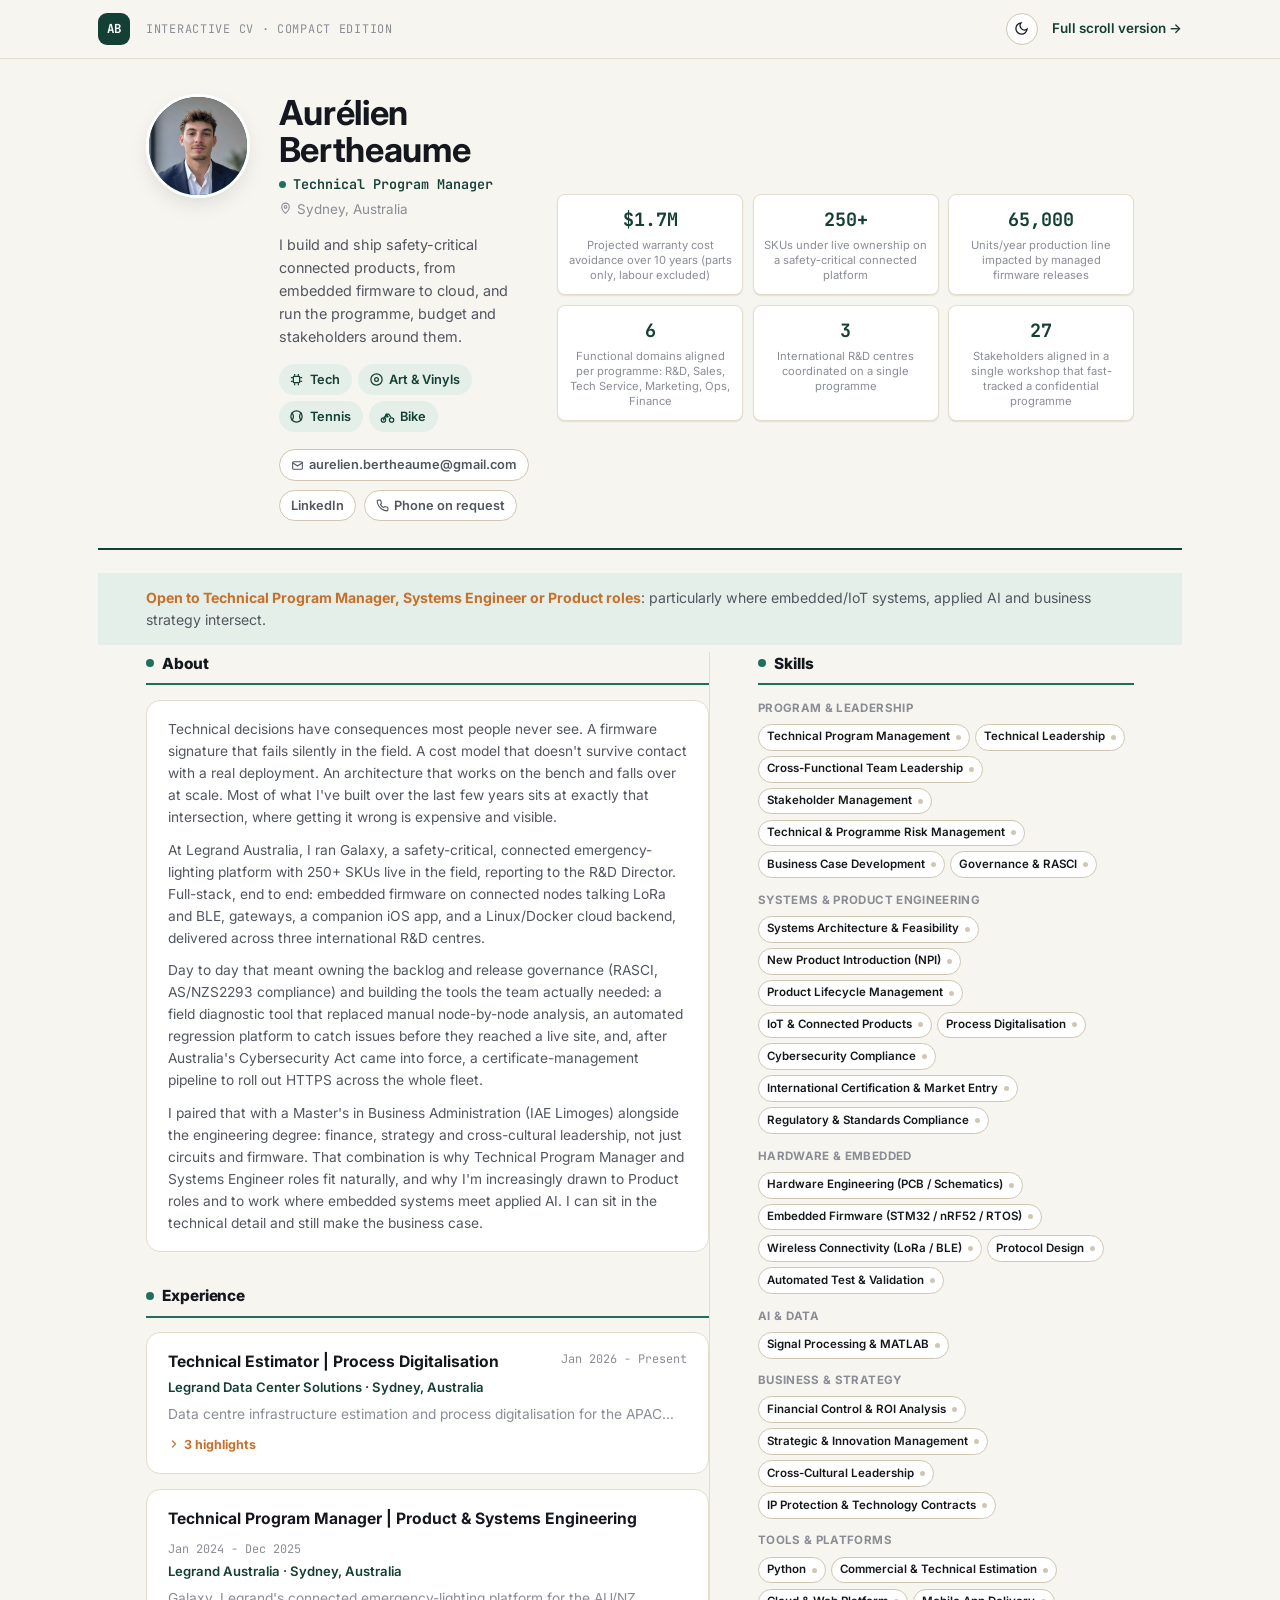
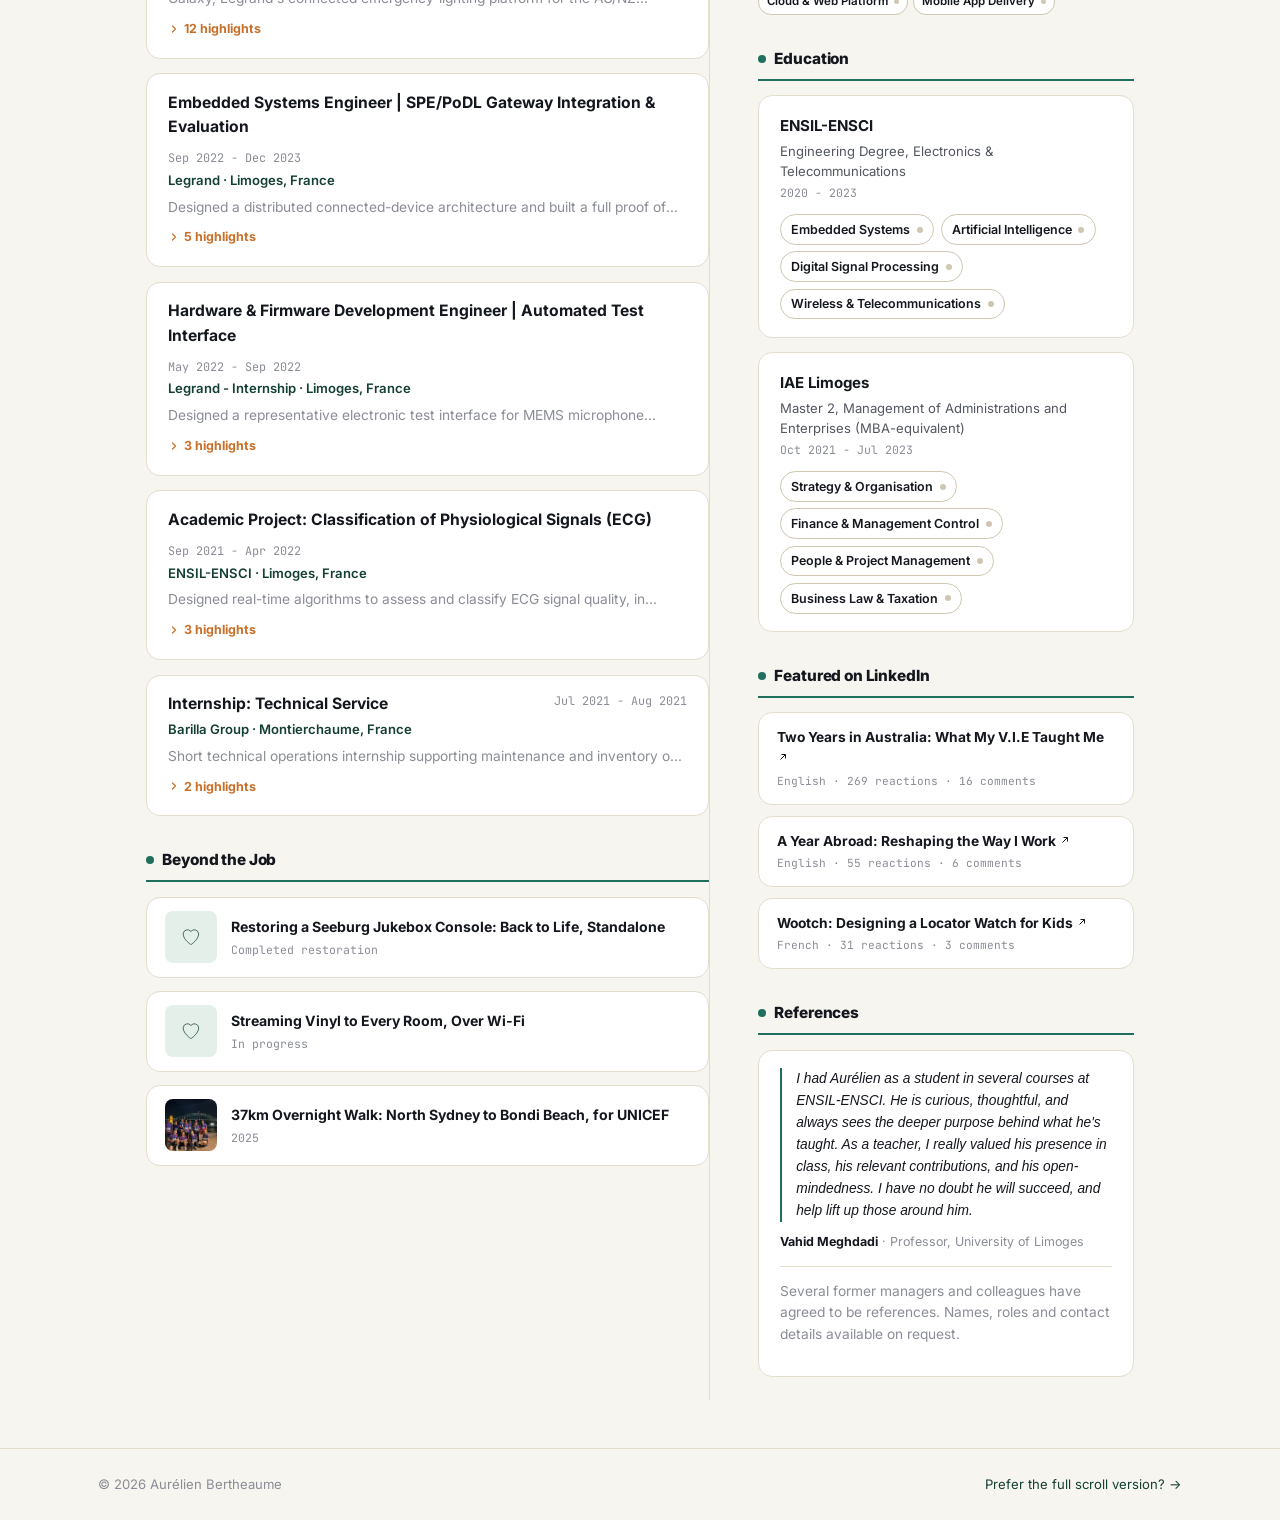
==== commit a28b658c: "Fix compact edition: personal touches back, tighten spacing - Restore the cycling role title with it" ====
--- a/index.html
+++ b/index.html
@@ -43,11 +43,16 @@
 
     <div class="masthead-id">
       <h1 id="m-name">Aurélien Bertheaume</h1>
-      <p class="masthead-role" id="m-role">Technical Program Manager</p>
-      <p class="masthead-location" id="m-location">Sydney, Australia</p>
+      <p class="masthead-role"><span class="role-dot"></span><span id="m-role-text">Technical Program Manager</span></p>
+      <p class="masthead-location">
+        <svg viewBox="0 0 24 24" width="13" height="13" fill="none" stroke="currentColor" stroke-width="2"><path d="M12 21s7-6.5 7-12a7 7 0 1 0-14 0c0 5.5 7 12 7 12Z"/><circle cx="12" cy="9" r="2.5"/></svg>
+        <span id="m-location">Sydney, Australia</span>
+      </p>
     </div>
 
     <p class="masthead-tagline" id="m-tagline"></p>
+
+    <div class="masthead-passions" id="m-passions"></div>
 
     <div class="masthead-kpis" id="m-kpis"></div>
 
--- a/assets/css/compact.css
+++ b/assets/css/compact.css
@@ -1,11 +1,10 @@
 /* ==========================================================================
    COMPACT / "NEWSPAPER FRONT PAGE" EDITION
    Reuses the design tokens, reset, fonts, buttons, chips, and modal styles
-   from style.css. This file only adds the dense masthead + column-grid
-   layout that's unique to this page.
+   from style.css. Same card/surface language as the full site (not a
+   separate hairline-and-monospace skin) — just laid out denser, in a
+   two-column grid, with headline-first progressive disclosure.
    ========================================================================== */
-
-body.compact-page{ font-size: 15px; }
 
 .cwrap{ max-width: 1180px; margin: 0 auto; padding-left: var(--gutter); padding-right: var(--gutter); }
 
@@ -15,181 +14,231 @@
   background: var(--bg);
 }
 .cbar-inner{
-  max-width: 1180px; margin: 0 auto; padding: .7rem var(--gutter);
+  max-width: 1180px; margin: 0 auto; padding: .8rem var(--gutter);
   display: flex; align-items: center; gap: 1rem;
 }
 .cbar-brand{
-  width: 30px; height: 30px; border-radius: 8px; flex: none;
+  width: 32px; height: 32px; border-radius: 9px; flex: none;
   background: var(--accent-solid); color: #fff;
   display: grid; place-items: center;
-  font-family: var(--font-mono); font-size: .74rem; font-weight: 700;
+  font-family: var(--font-mono); font-size: .78rem; font-weight: 700;
   text-decoration: none;
 }
 .cbar-tag{
-  margin: 0; flex: 1; font-family: var(--font-mono); font-size: .72rem;
+  margin: 0; flex: 1; font-family: var(--font-mono); font-size: .74rem;
   color: var(--ink-faint); text-transform: uppercase; letter-spacing: .06em;
 }
-.cbar-actions{ display: flex; align-items: center; gap: .8rem; flex: none; }
-.cbar-full-link{ font-size: .8rem; font-weight: 600; color: var(--accent-strong); text-decoration: none; }
+.cbar-actions{ display: flex; align-items: center; gap: .9rem; flex: none; }
+.cbar-full-link{ font-size: .84rem; font-weight: 600; color: var(--accent-strong); text-decoration: none; }
 .cbar-full-link:hover{ text-decoration: underline; }
-.cbar .theme-toggle{ width: 30px; height: 30px; }
-.cbar .theme-toggle svg{ width: 14px; height: 14px; }
+.cbar .theme-toggle{ width: 32px; height: 32px; }
+.cbar .theme-toggle svg{ width: 15px; height: 15px; }
 
 /* ---------- masthead ---------- */
 .masthead{
-  max-width: 1180px; margin: 0 auto; padding: 1.6rem var(--gutter) 1.1rem;
+  max-width: 1180px; margin: 0 auto; padding: 2.2rem var(--gutter) 1.7rem;
   display: grid;
   grid-template-columns: auto 1fr auto;
   grid-template-areas:
-    "photo id      kpis"
-    "photo tagline kpis"
-    "photo contact kpis";
-  column-gap: 1.4rem; row-gap: .4rem;
+    "photo id       kpis"
+    "photo tagline  kpis"
+    "photo passions kpis"
+    "photo contact  kpis";
+  column-gap: 1.8rem; row-gap: .5rem;
   align-items: start;
-  border-bottom: 3px solid var(--ink);
+  border-bottom: 2px solid var(--accent-strong);
 }
 .masthead-photo{
   grid-area: photo;
-  width: 78px; height: 78px; border-radius: 50%; overflow: hidden;
+  width: 104px; height: 104px; border-radius: 50%; overflow: hidden;
   background: linear-gradient(155deg, var(--accent-strong), var(--accent) 55%, #2d8a72);
   display: grid; place-items: center; color: #fff;
-  font-family: var(--font-mono); font-weight: 700; font-size: 1.3rem;
-  border: 2px solid var(--surface); box-shadow: var(--shadow-sm);
+  font-family: var(--font-mono); font-weight: 700; font-size: 1.6rem;
+  border: 3px solid var(--surface); box-shadow: var(--shadow-md);
 }
 .masthead-photo img{ width: 100%; height: 100%; object-fit: cover; }
 .masthead-id{ grid-area: id; }
-.masthead-id h1{ font-size: clamp(1.5rem, 2.6vw, 1.9rem); line-height: 1.05; margin: 0; }
-.masthead-role{ font-family: var(--font-mono); font-size: .78rem; color: var(--accent-strong); font-weight: 600; margin: .25rem 0 0; }
-.masthead-location{ font-size: .78rem; color: var(--ink-faint); margin: .15rem 0 0; }
-.masthead-tagline{ grid-area: tagline; font-size: .82rem; color: var(--ink-soft); margin: .3rem 0 0; max-width: 62ch; line-height: 1.5; }
-.masthead-contact{ grid-area: contact; display: flex; flex-wrap: wrap; gap: .5rem; margin-top: .5rem; }
+.masthead-id h1{ font-size: clamp(1.7rem, 2.8vw, 2.15rem); line-height: 1.08; margin: 0; }
+.masthead-role{
+  display: flex; align-items: center; gap: .5em;
+  font-family: var(--font-mono); font-size: .84rem; color: var(--accent-strong); font-weight: 600; margin: .35rem 0 0;
+}
+.role-dot{ width: 7px; height: 7px; border-radius: 50%; background: var(--accent); flex: none; }
+.masthead-location{
+  display: flex; align-items: center; gap: .4em;
+  font-size: .84rem; color: var(--ink-faint); margin: .25rem 0 0;
+}
+.masthead-tagline{ grid-area: tagline; font-size: .9rem; color: var(--ink-soft); margin: .35rem 0 0; max-width: 60ch; line-height: 1.6; }
+.masthead-passions{ grid-area: passions; display: flex; flex-wrap: wrap; gap: .4rem; margin-top: .5rem; }
+.masthead-contact{ grid-area: contact; display: flex; flex-wrap: wrap; gap: .55rem; margin-top: .6rem; }
 .masthead-contact a, .masthead-contact span{
-  display: inline-flex; align-items: center; gap: .35em;
-  font-size: .74rem; font-weight: 600; color: var(--ink-soft);
+  display: inline-flex; align-items: center; gap: .4em;
+  font-size: .8rem; font-weight: 600; color: var(--ink-soft);
   text-decoration: none; border: 1px solid var(--line-strong); border-radius: 999px;
-  padding: .3em .7em;
-}
-.masthead-contact svg{ width: 12px; height: 12px; }
+  background: var(--surface);
+  padding: .38em .85em;
+  transition: border-color .18s var(--ease), color .18s var(--ease);
+}
+.masthead-contact svg{ width: 13px; height: 13px; }
 .masthead-contact a:hover{ border-color: var(--accent); color: var(--accent-strong); }
 
 .masthead-kpis{
   grid-area: kpis;
-  display: grid; grid-template-columns: repeat(3, minmax(72px,1fr)); gap: .5rem;
+  display: grid; grid-template-columns: repeat(3, minmax(88px,1fr)); gap: .6rem;
   align-self: center;
 }
-.mk-card{ text-align: center; padding: .3em .2em; }
-.mk-value{ font-family: var(--font-mono); font-weight: 700; font-size: .95rem; color: var(--accent-strong); }
-.mk-label{ font-size: .6rem; color: var(--ink-faint); line-height: 1.25; margin-top: .1rem; }
+.mk-card{
+  text-align: center; padding: .7em .5em;
+  background: var(--surface); border: 1px solid var(--line); border-radius: var(--radius-sm);
+  box-shadow: var(--shadow-sm);
+}
+.mk-value{ font-family: var(--font-mono); font-weight: 700; font-size: 1.15rem; color: var(--accent-strong); }
+.mk-label{ font-size: .7rem; color: var(--ink-faint); line-height: 1.35; margin-top: .2rem; }
 
 .direction-strip{
-  max-width: 1180px; margin: 0 auto; padding: .5rem var(--gutter);
-  font-size: .78rem; color: var(--ink-soft); border-bottom: 1px solid var(--line);
+  max-width: 1180px; margin: 1.4rem auto 0; padding: .9rem var(--gutter);
+  background: var(--accent-tint);
+  font-size: .88rem; color: var(--ink-soft); line-height: 1.55;
 }
 .direction-strip strong{ color: var(--focus); font-weight: 700; }
 
 /* ---------- newspaper grid ---------- */
 .newspaper-grid{
-  max-width: 1180px; margin: 0 auto; padding: 0 var(--gutter) 3rem;
-  display: grid; grid-template-columns: 1.55fr 1fr; gap: 0;
-}
-.col-main{ padding: 1.4rem 1.6rem 1.4rem 0; border-right: 1px solid var(--line); }
-.col-side{ padding: 1.4rem 0 1.4rem 1.6rem; }
+  max-width: 1180px; margin: 0 auto; padding: .4rem var(--gutter) 3rem;
+  display: grid; grid-template-columns: 1.5fr 1fr; column-gap: 3rem;
+}
+.col-main{ padding: 0 0 1.4rem; border-right: 1px solid var(--line); }
+.col-side{ padding: 0 0 1.4rem; }
 .col-title{
-  font-family: var(--font-mono); font-size: .72rem; text-transform: uppercase; letter-spacing: .08em;
-  color: var(--ink); margin: 1.6rem 0 .7rem; padding-bottom: .35rem;
-  border-bottom: 2px solid var(--ink);
+  display: flex; align-items: center; gap: .55em;
+  font-size: .96rem; font-weight: 800; color: var(--ink);
+  margin: 2rem 0 .9rem; padding-bottom: .5rem;
+  border-bottom: 2px solid var(--accent);
+}
+.col-title::before{
+  content: ""; width: 8px; height: 8px; border-radius: 50%; flex: none;
+  background: var(--accent);
 }
 .col-title:first-child{ margin-top: 0; }
-.col-block{ font-size: .84rem; }
-.col-block p{ font-size: .84rem; }
+.col-block{ font-size: .86rem; }
+.col-block p{ font-size: .86rem; }
 
 /* ---------- about (compact) ---------- */
-.c-about-text p{ margin: 0 0 .6em; line-height: 1.6; color: var(--ink-soft); }
-
-/* ---------- experience rows (role-level collapse) ---------- */
-.role-row{ border-top: 1px solid var(--line); }
-.role-row:first-child{ border-top: none; }
+.c-about-text{
+  background: var(--surface); border: 1px solid var(--line); border-radius: var(--radius-md);
+  padding: 1.1rem 1.3rem;
+}
+.c-about-text p{ margin: 0 0 .75em; line-height: 1.6; color: var(--ink-soft); }
+.c-about-text p:last-child{ margin-bottom: 0; }
+
+/* ---------- experience rows (role-level collapse, card style) ---------- */
+.role-row{
+  background: var(--surface); border: 1px solid var(--line); border-radius: var(--radius-md);
+  overflow: hidden; margin-bottom: .9rem;
+  transition: border-color .25s var(--ease), box-shadow .25s var(--ease);
+}
+.role-row:last-child{ margin-bottom: 0; }
+.role-row.is-open{ border-color: var(--accent); box-shadow: var(--shadow-sm); }
 .role-toggle{
   display: block; width: 100%; text-align: left; background: none; border: none; cursor: pointer;
-  padding: .7rem 0; font-family: inherit; color: var(--ink);
+  padding: 1.05rem 1.3rem; font-family: inherit; color: var(--ink);
 }
 .role-head{ display: flex; justify-content: space-between; gap: .6rem; flex-wrap: wrap; }
-.role-title{ font-size: .88rem; font-weight: 700; }
-.role-meta{ font-family: var(--font-mono); font-size: .68rem; color: var(--ink-faint); white-space: nowrap; }
-.role-org{ font-size: .76rem; color: var(--accent-strong); font-weight: 600; margin-top: .1rem; }
+.role-title{ font-size: .98rem; font-weight: 700; }
+.role-meta{ font-family: var(--font-mono); font-size: .74rem; color: var(--ink-faint); white-space: nowrap; }
+.role-org{ font-size: .82rem; color: var(--accent-strong); font-weight: 600; margin-top: .15rem; }
 .role-context{
-  font-size: .78rem; color: var(--ink-faint); margin-top: .3rem;
+  font-size: .86rem; color: var(--ink-faint); margin-top: .4rem;
   display: -webkit-box; -webkit-line-clamp: 1; -webkit-box-orient: vertical; overflow: hidden;
 }
-.role-count{ display: inline-flex; align-items: center; gap: .3em; font-size: .72rem; font-weight: 700; color: var(--focus); margin-top: .4rem; }
-.role-count svg{ width: 11px; height: 11px; transition: transform .2s var(--ease); }
+.role-count{ display: inline-flex; align-items: center; gap: .35em; font-size: .78rem; font-weight: 700; color: var(--focus); margin-top: .6rem; }
+.role-count svg{ width: 12px; height: 12px; transition: transform .2s var(--ease); }
 .role-row.is-open .role-count svg{ transform: rotate(90deg); }
 
-.role-row.is-flash{ animation: flashHighlight 1.4s var(--ease); border-radius: var(--radius-md); }
+.role-row.is-flash{ animation: flashHighlight 1.4s var(--ease); }
 
 .role-detail{
   overflow: hidden; max-height: 0; opacity: 0;
-  transition: max-height .32s var(--ease), opacity .25s var(--ease), margin .32s var(--ease);
-}
-.role-row.is-open .role-detail{ max-height: 2400px; opacity: 1; margin-bottom: 1rem; }
-.role-detail-context{ font-size: .8rem; color: var(--ink-soft); margin: 0 0 .7rem; line-height: 1.55; }
-.role-bullets{ display: flex; flex-direction: column; gap: .7rem; }
-.role-bullet-text{ font-size: .82rem; line-height: 1.55; color: var(--ink); margin: 0 0 .4rem; }
-.role-bullet img.exp-bullet-photo{ max-width: 260px; }
-.role-bullet .skill-chips{ gap: .4rem; }
+  padding: 0 1.3rem;
+  transition: max-height .32s var(--ease), opacity .25s var(--ease);
+}
+.role-row.is-open .role-detail{ max-height: 2400px; opacity: 1; padding-bottom: 1.1rem; }
+.role-detail-context{ font-size: .84rem; color: var(--ink-soft); margin: 0 0 .7rem; line-height: 1.55; border-top: 1px solid var(--line); padding-top: .85rem; }
+.role-bullets{ display: flex; flex-direction: column; gap: .55rem; }
+.role-bullet{ border-top: 1px solid var(--line); padding-top: .55rem; }
+.role-bullet:first-child{ border-top: none; padding-top: 0; }
+.role-bullet-text{ font-size: .84rem; line-height: 1.55; color: var(--ink); margin: 0 0 .4rem; }
+.role-bullet img.exp-bullet-photo{ max-width: 220px; border-radius: var(--radius-sm); }
+.role-bullet .skill-chips{ gap: .35rem; }
+.role-bullet .skill-chip{ padding: .32em .75em; font-size: .74rem; }
 
 /* ---------- skills (dense cloud) ---------- */
-.skills-compact-group{ margin-bottom: .9rem; }
+.skills-compact-group{ margin-bottom: .85rem; }
 .skills-compact-group:last-child{ margin-bottom: 0; }
-.scg-label{ font-family: var(--font-mono); font-size: .64rem; text-transform: uppercase; letter-spacing: .05em; color: var(--ink-faint); display: block; margin-bottom: .4rem; }
-.skills-compact-group .skill-chips{ gap: .4rem; }
-
-/* ---------- education (compact) ---------- */
-.edu-compact-item{ border-top: 1px solid var(--line); padding: .8rem 0; }
-.edu-compact-item:first-child{ border-top: none; padding-top: 0; }
-.edu-compact-school{ font-size: .84rem; font-weight: 700; }
-.edu-compact-degree{ font-size: .74rem; color: var(--ink-soft); margin-top: .1rem; }
-.edu-compact-period{ font-family: var(--font-mono); font-size: .66rem; color: var(--ink-faint); margin-top: .15rem; }
-.edu-compact-item .skill-chips{ margin-top: .5rem; gap: .35rem; }
-
-/* ---------- beyond the job (compact rows) ---------- */
+.scg-label{ font-weight: 700; font-size: .72rem; text-transform: uppercase; letter-spacing: .03em; color: var(--ink-faint); display: block; margin-bottom: .4rem; }
+.skills-compact-group .skill-chips{ gap: .32rem; }
+.skills-compact-group .skill-chip{ padding: .3em .7em; font-size: .72rem; }
+.skills-compact-group .skill-chip::after{ width: 5px; height: 5px; }
+
+/* ---------- education (compact, card style) ---------- */
+.edu-compact-item{
+  background: var(--surface); border: 1px solid var(--line); border-radius: var(--radius-md);
+  padding: 1.1rem 1.3rem; margin-bottom: .9rem;
+}
+.edu-compact-item:last-child{ margin-bottom: 0; }
+.edu-compact-school{ font-size: .94rem; font-weight: 700; }
+.edu-compact-degree{ font-size: .82rem; color: var(--ink-soft); margin-top: .2rem; }
+.edu-compact-period{ font-family: var(--font-mono); font-size: .72rem; color: var(--ink-faint); margin-top: .2rem; }
+.edu-compact-item .skill-chips{ margin-top: .75rem; gap: .4rem; }
+
+/* ---------- beyond the job (compact cards) ---------- */
 .beyond-row{
-  display: flex; align-items: center; gap: .7rem;
-  border-top: 1px solid var(--line); padding: .7rem 0;
-  width: 100%; text-align: left; background: none; border-left: none; border-right: none; border-bottom: none;
-  cursor: pointer; font-family: inherit;
-}
-.beyond-row:first-child{ border-top: none; padding-top: 0; }
+  display: flex; align-items: center; gap: .9rem;
+  background: var(--surface); border: 1px solid var(--line); border-radius: var(--radius-md);
+  padding: .85rem 1.1rem; margin-bottom: .8rem;
+  width: 100%; text-align: left; cursor: pointer; font-family: inherit;
+  transition: border-color .2s var(--ease), box-shadow .2s var(--ease);
+}
+.beyond-row:last-child{ margin-bottom: 0; }
+.beyond-row:hover{ border-color: var(--accent); box-shadow: var(--shadow-sm); }
 .beyond-thumb{
-  flex: none; width: 44px; height: 44px; border-radius: 8px; overflow: hidden;
+  flex: none; width: 52px; height: 52px; border-radius: var(--radius-sm); overflow: hidden;
   background: var(--accent-tint); color: var(--accent-strong); display: grid; place-items: center;
 }
 .beyond-thumb img{ width: 100%; height: 100%; object-fit: cover; }
-.beyond-thumb svg{ width: 40%; height: 40%; }
-.beyond-title{ font-size: .82rem; font-weight: 700; color: var(--ink); }
-.beyond-date{ font-family: var(--font-mono); font-size: .66rem; color: var(--ink-faint); margin-top: .1rem; }
-
-/* ---------- linkedin (compact rows) ---------- */
+.beyond-thumb svg{ width: 42%; height: 42%; }
+.beyond-title{ font-size: .88rem; font-weight: 700; color: var(--ink); }
+.beyond-date{ font-family: var(--font-mono); font-size: .72rem; color: var(--ink-faint); margin-top: .15rem; }
+
+/* ---------- linkedin (compact cards) ---------- */
 .li-compact-row{
-  display: block; border-top: 1px solid var(--line); padding: .65rem 0;
+  display: block;
+  background: var(--surface); border: 1px solid var(--line); border-radius: var(--radius-md);
+  padding: .85rem 1.1rem; margin-bottom: .7rem;
   text-decoration: none; color: var(--ink);
-}
-.li-compact-row:first-child{ border-top: none; padding-top: 0; }
-.li-compact-title{ font-size: .8rem; font-weight: 700; }
-.li-compact-meta{ font-family: var(--font-mono); font-size: .64rem; color: var(--ink-faint); margin-top: .15rem; }
+  transition: border-color .2s var(--ease), box-shadow .2s var(--ease);
+}
+.li-compact-row:last-child{ margin-bottom: 0; }
+.li-compact-row:hover{ border-color: var(--accent); box-shadow: var(--shadow-sm); }
+.li-compact-title{ font-size: .86rem; font-weight: 700; }
+.li-compact-meta{ font-family: var(--font-mono); font-size: .7rem; color: var(--ink-faint); margin-top: .2rem; }
 
 /* ---------- references (compact) ---------- */
-.reference-compact{ font-size: .8rem; }
-.reference-compact blockquote{ margin: 0 0 .5rem; padding-left: .8rem; border-left: 2px solid var(--accent); color: var(--ink); line-height: 1.55; }
-.reference-compact .rq-who{ font-size: .74rem; color: var(--ink-faint); }
+.reference-compact{
+  background: var(--surface); border: 1px solid var(--line); border-radius: var(--radius-md);
+  padding: 1.1rem 1.3rem; font-size: .86rem;
+}
+.reference-compact blockquote{ margin: 0 0 .6rem; padding-left: .9rem; border-left: 2px solid var(--accent); color: var(--ink); line-height: 1.6; font-style: italic; }
+.reference-compact .rq-who{ font-size: .78rem; color: var(--ink-faint); margin-bottom: 1rem; }
+.reference-compact .rq-who:last-of-type{ margin-bottom: 0; }
 .reference-compact .rq-who strong{ color: var(--ink); }
-.reference-compact-note{ font-size: .72rem; color: var(--ink-faint); margin-top: .6rem; }
+.reference-compact-note{ font-size: .76rem; color: var(--ink-faint); margin-top: .9rem; padding-top: .9rem; border-top: 1px solid var(--line); }
 
 /* ---------- footer ---------- */
-.cfooter{ border-top: 1px solid var(--line); padding: 1.4rem 0; }
+.cfooter{ border-top: 1px solid var(--line); padding: 1.6rem 0; }
 .cfooter-inner{ display: flex; justify-content: space-between; flex-wrap: wrap; gap: .6rem; }
-.cfooter-inner p{ margin: 0; font-size: .78rem; color: var(--ink-faint); }
-.cfooter-inner a{ font-size: .78rem; color: var(--accent-strong); text-decoration: none; }
+.cfooter-inner p{ margin: 0; font-size: .82rem; color: var(--ink-faint); }
+.cfooter-inner a{ font-size: .82rem; color: var(--accent-strong); text-decoration: none; }
 .cfooter-inner a:hover{ text-decoration: underline; }
 
 /* ---------- responsive ---------- */
@@ -199,14 +248,17 @@
     grid-template-areas:
       "photo id"
       "tagline tagline"
+      "passions passions"
       "kpis kpis"
       "contact contact";
   }
-  .masthead-kpis{ grid-template-columns: repeat(3, 1fr); }
+  .masthead-kpis{ grid-template-columns: repeat(3, 1fr); margin-top: .4rem; }
   .newspaper-grid{ grid-template-columns: 1fr; }
-  .col-main{ border-right: none; border-bottom: 1px solid var(--line); padding: 1.2rem 0; }
-  .col-side{ padding: 1.2rem 0; }
+  .col-main{ border-right: none; border-bottom: 1px solid var(--line); padding: 0 0 .6rem; }
+  .col-side{ padding: .2rem 0 0; }
 }
 @media (max-width: 560px){
+  .masthead{ padding-top: 1.8rem; }
+  .masthead-photo{ width: 84px; height: 84px; }
   .masthead-kpis{ grid-template-columns: repeat(2, 1fr); }
 }
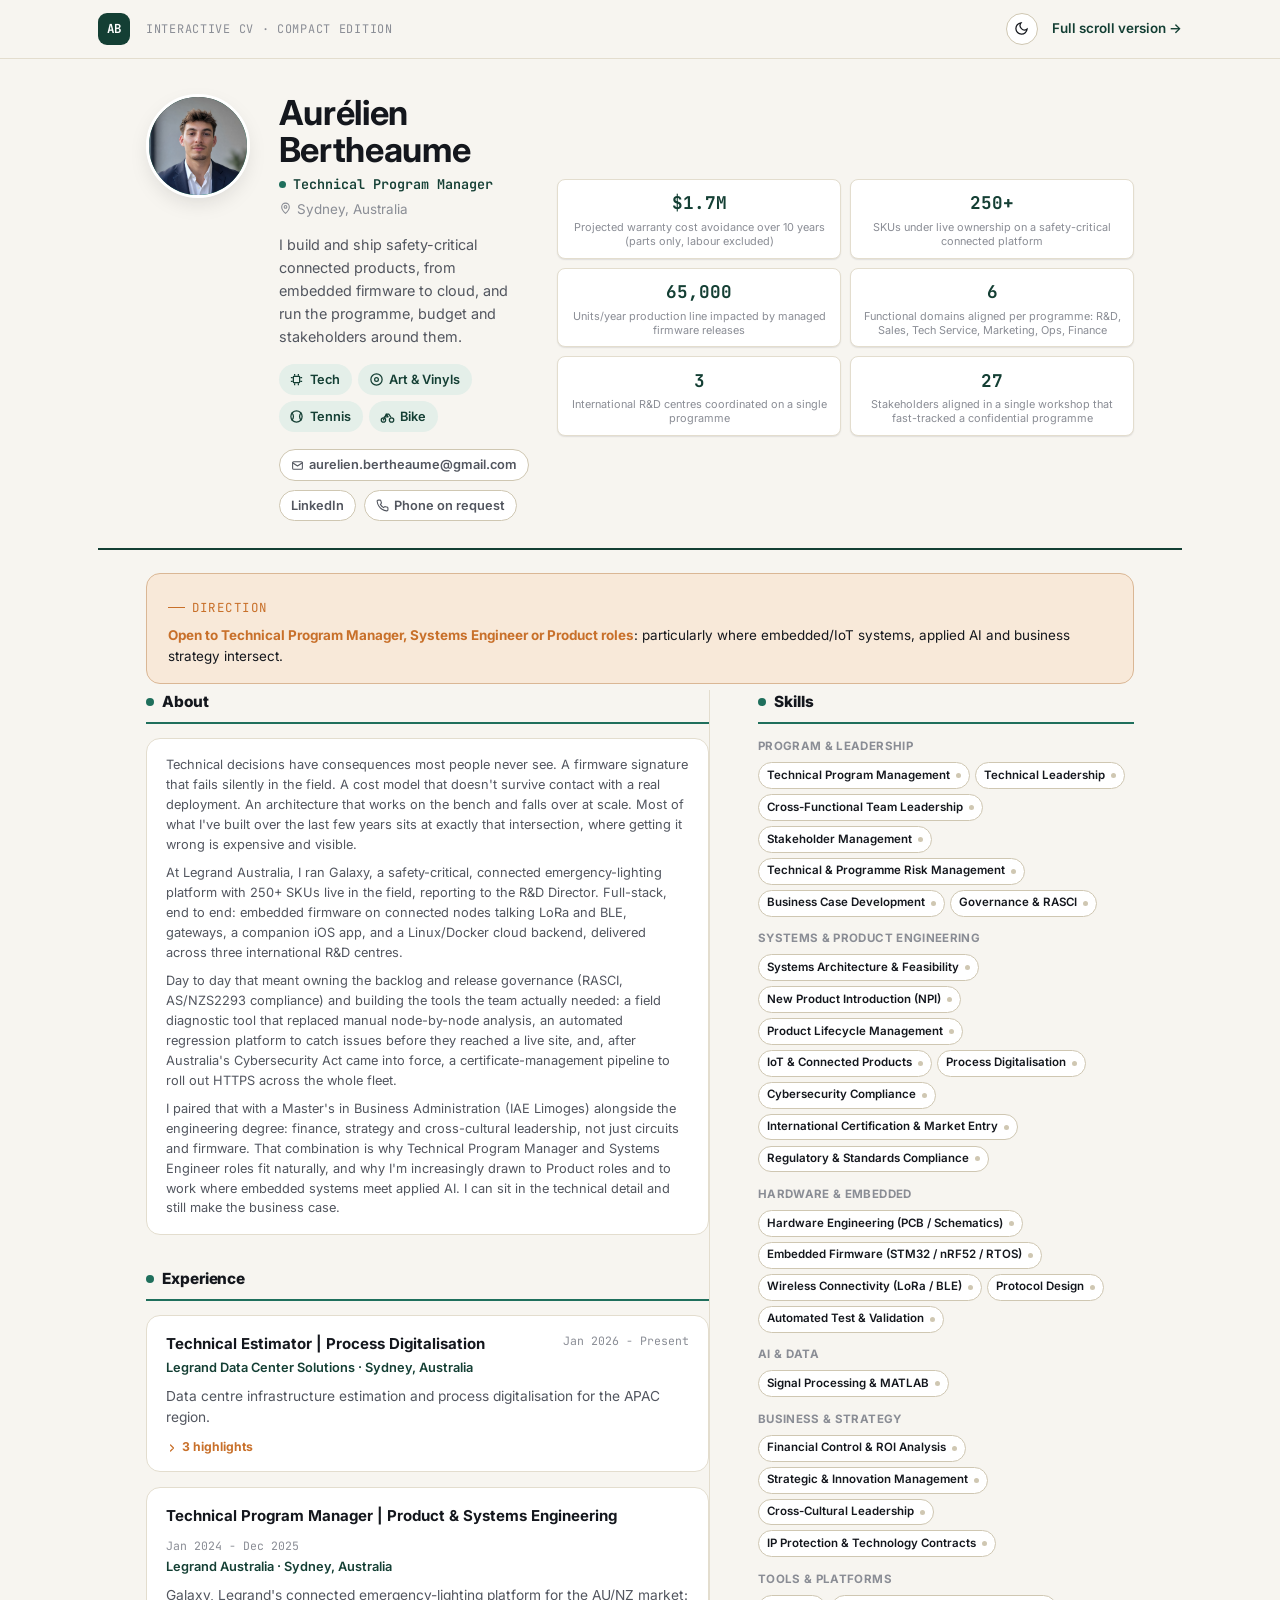
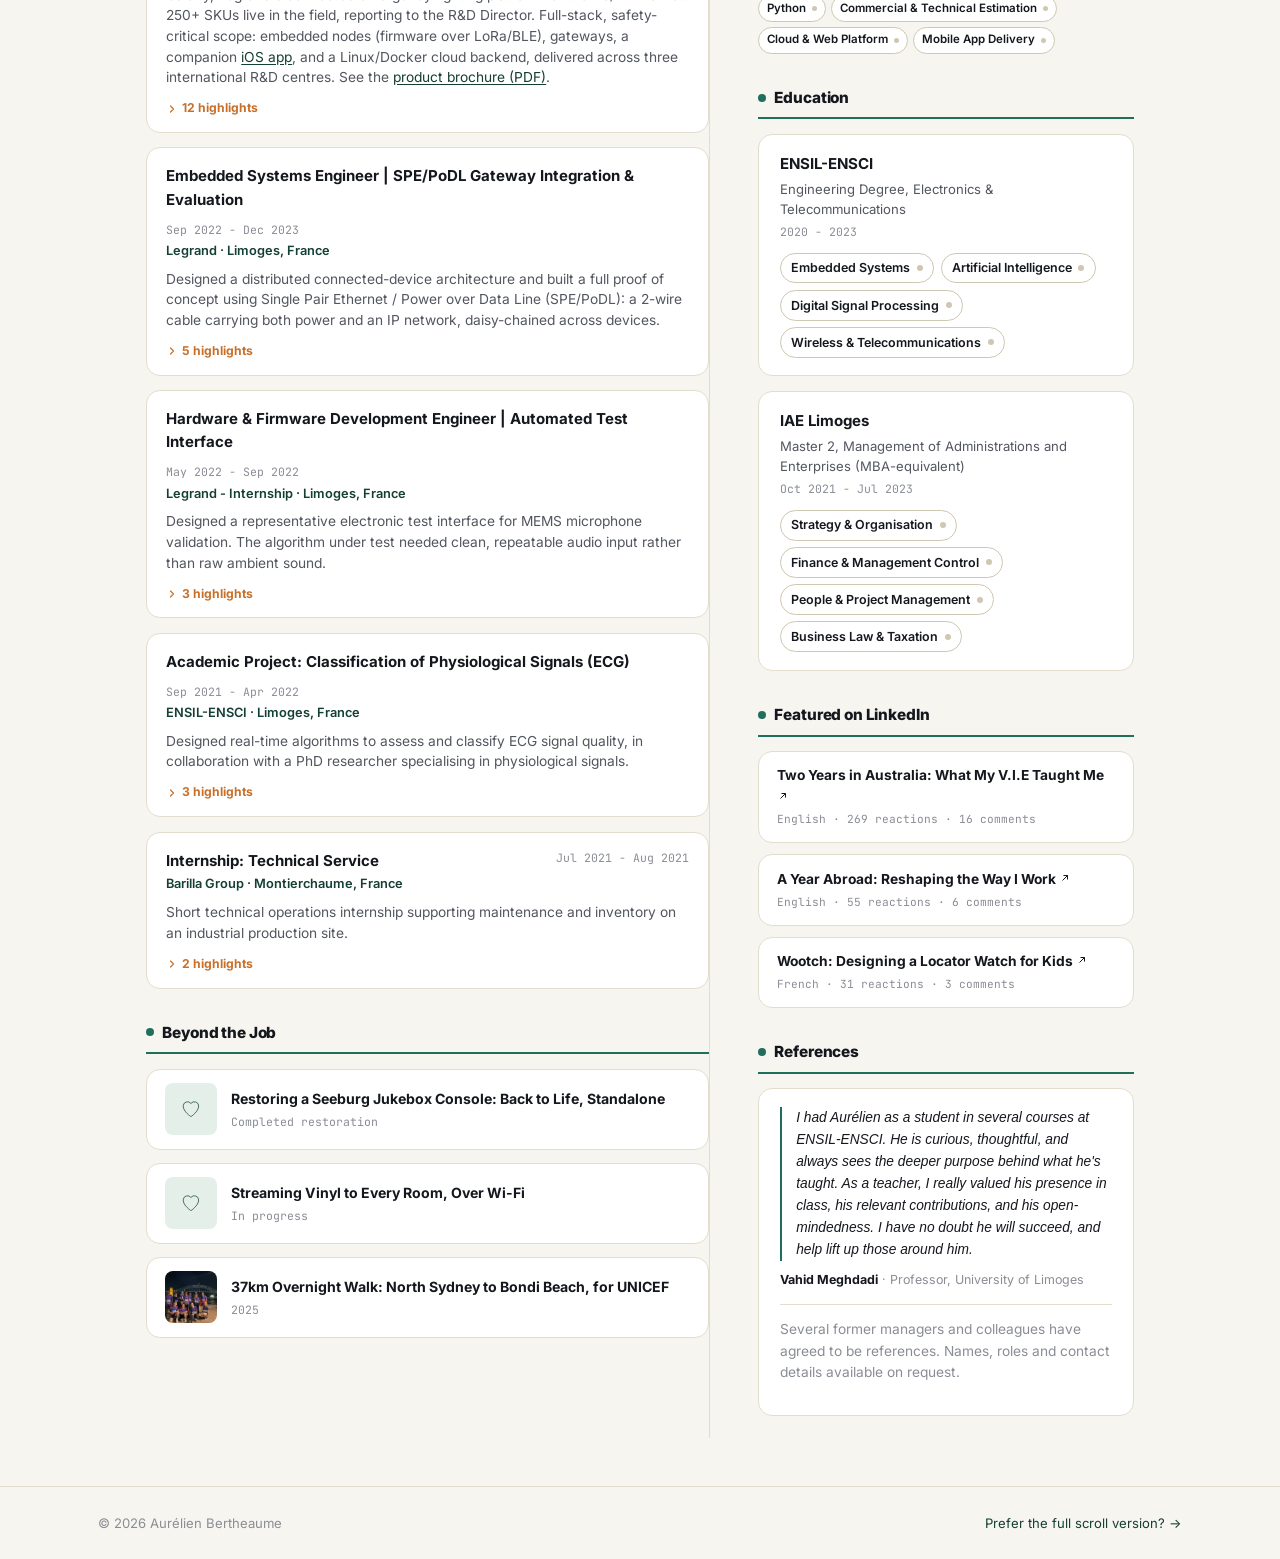
==== commit 527f6910: "Polish compact edition per feedback round 2 - KPI grid: 3x2 -> 2x3, freeing horizontal space for the" ====
--- a/index.html
+++ b/index.html
@@ -59,7 +59,12 @@
     <div class="masthead-contact" id="m-contact"></div>
   </section>
 
-  <div class="direction-strip" id="m-direction"></div>
+  <div class="direction-strip">
+    <div class="direction-strip-inner">
+      <p class="eyebrow">Direction</p>
+      <p id="m-direction"></p>
+    </div>
+  </div>
 
   <!-- ============================== NEWSPAPER GRID ============================== -->
   <div class="newspaper-grid">
--- a/assets/css/compact.css
+++ b/assets/css/compact.css
@@ -84,21 +84,30 @@
 
 .masthead-kpis{
   grid-area: kpis;
-  display: grid; grid-template-columns: repeat(3, minmax(88px,1fr)); gap: .6rem;
+  display: grid; grid-template-columns: repeat(2, minmax(96px,1fr)); gap: .55rem;
   align-self: center;
 }
 .mk-card{
-  text-align: center; padding: .7em .5em;
+  text-align: center; padding: .6em .5em;
   background: var(--surface); border: 1px solid var(--line); border-radius: var(--radius-sm);
   box-shadow: var(--shadow-sm);
 }
-.mk-value{ font-family: var(--font-mono); font-weight: 700; font-size: 1.15rem; color: var(--accent-strong); }
-.mk-label{ font-size: .7rem; color: var(--ink-faint); line-height: 1.35; margin-top: .2rem; }
+.mk-value{ font-family: var(--font-mono); font-weight: 700; font-size: 1.1rem; color: var(--accent-strong); }
+.mk-label{ font-size: .68rem; color: var(--ink-faint); line-height: 1.3; margin-top: .2rem; }
 
 .direction-strip{
-  max-width: 1180px; margin: 1.4rem auto 0; padding: .9rem var(--gutter);
-  background: var(--accent-tint);
-  font-size: .88rem; color: var(--ink-soft); line-height: 1.55;
+  max-width: 1180px; margin: 1.4rem auto 0; padding: 0 var(--gutter);
+}
+.direction-strip-inner{
+  background: var(--focus-tint);
+  border: 1px solid color-mix(in srgb, var(--focus) 35%, var(--line));
+  border-radius: var(--radius-md);
+  padding: 1rem 1.3rem;
+}
+.direction-strip-inner .eyebrow{ color: var(--focus); margin-bottom: .5rem; }
+.direction-strip-inner .eyebrow::before{ background: var(--focus); }
+.direction-strip-inner p:last-child{
+  margin: 0; font-size: .84rem; color: var(--ink); line-height: 1.55;
 }
 .direction-strip strong{ color: var(--focus); font-weight: 700; }
 
@@ -126,9 +135,9 @@
 /* ---------- about (compact) ---------- */
 .c-about-text{
   background: var(--surface); border: 1px solid var(--line); border-radius: var(--radius-md);
-  padding: 1.1rem 1.3rem;
-}
-.c-about-text p{ margin: 0 0 .75em; line-height: 1.6; color: var(--ink-soft); }
+  padding: 1rem 1.2rem;
+}
+.c-about-text p{ font-size: .8rem; margin: 0 0 .7em; line-height: 1.55; color: var(--ink-soft); }
 .c-about-text p:last-child{ margin-bottom: 0; }
 
 /* ---------- experience rows (role-level collapse, card style) ---------- */
@@ -139,19 +148,20 @@
 }
 .role-row:last-child{ margin-bottom: 0; }
 .role-row.is-open{ border-color: var(--accent); box-shadow: var(--shadow-sm); }
+
+.role-head-block{ padding: 1rem 1.2rem 0; }
+.role-head{ display: flex; justify-content: space-between; gap: .6rem; flex-wrap: wrap; }
+.role-title{ font-size: .94rem; font-weight: 700; }
+.role-meta{ font-family: var(--font-mono); font-size: .72rem; color: var(--ink-faint); white-space: nowrap; }
+.role-org{ font-size: .8rem; color: var(--accent-strong); font-weight: 600; margin-top: .15rem; }
+.role-context-full{ font-size: .8rem; color: var(--ink-soft); margin: .5rem 0 0; line-height: 1.5; }
+.role-context-full a{ color: var(--accent-strong); text-decoration: underline; text-underline-offset: 2px; }
+
 .role-toggle{
   display: block; width: 100%; text-align: left; background: none; border: none; cursor: pointer;
-  padding: 1.05rem 1.3rem; font-family: inherit; color: var(--ink);
-}
-.role-head{ display: flex; justify-content: space-between; gap: .6rem; flex-wrap: wrap; }
-.role-title{ font-size: .98rem; font-weight: 700; }
-.role-meta{ font-family: var(--font-mono); font-size: .74rem; color: var(--ink-faint); white-space: nowrap; }
-.role-org{ font-size: .82rem; color: var(--accent-strong); font-weight: 600; margin-top: .15rem; }
-.role-context{
-  font-size: .86rem; color: var(--ink-faint); margin-top: .4rem;
-  display: -webkit-box; -webkit-line-clamp: 1; -webkit-box-orient: vertical; overflow: hidden;
-}
-.role-count{ display: inline-flex; align-items: center; gap: .35em; font-size: .78rem; font-weight: 700; color: var(--focus); margin-top: .6rem; }
+  padding: .7rem 1.2rem; font-family: inherit; color: var(--ink);
+}
+.role-count{ display: inline-flex; align-items: center; gap: .35em; font-size: .76rem; font-weight: 700; color: var(--focus); }
 .role-count svg{ width: 12px; height: 12px; transition: transform .2s var(--ease); }
 .role-row.is-open .role-count svg{ transform: rotate(90deg); }
 
@@ -159,15 +169,14 @@
 
 .role-detail{
   overflow: hidden; max-height: 0; opacity: 0;
-  padding: 0 1.3rem;
+  padding: 0 1.2rem;
   transition: max-height .32s var(--ease), opacity .25s var(--ease);
 }
-.role-row.is-open .role-detail{ max-height: 2400px; opacity: 1; padding-bottom: 1.1rem; }
-.role-detail-context{ font-size: .84rem; color: var(--ink-soft); margin: 0 0 .7rem; line-height: 1.55; border-top: 1px solid var(--line); padding-top: .85rem; }
-.role-bullets{ display: flex; flex-direction: column; gap: .55rem; }
-.role-bullet{ border-top: 1px solid var(--line); padding-top: .55rem; }
+.role-row.is-open .role-detail{ max-height: 2400px; opacity: 1; padding-bottom: 1rem; }
+.role-bullets{ display: flex; flex-direction: column; gap: .5rem; border-top: 1px solid var(--line); padding-top: .6rem; }
+.role-bullet{ border-top: 1px solid var(--line); padding-top: .5rem; }
 .role-bullet:first-child{ border-top: none; padding-top: 0; }
-.role-bullet-text{ font-size: .84rem; line-height: 1.55; color: var(--ink); margin: 0 0 .4rem; }
+.role-bullet-text{ font-size: .8rem; line-height: 1.5; color: var(--ink); margin: 0 0 .35rem; }
 .role-bullet img.exp-bullet-photo{ max-width: 220px; border-radius: var(--radius-sm); }
 .role-bullet .skill-chips{ gap: .35rem; }
 .role-bullet .skill-chip{ padding: .32em .75em; font-size: .74rem; }
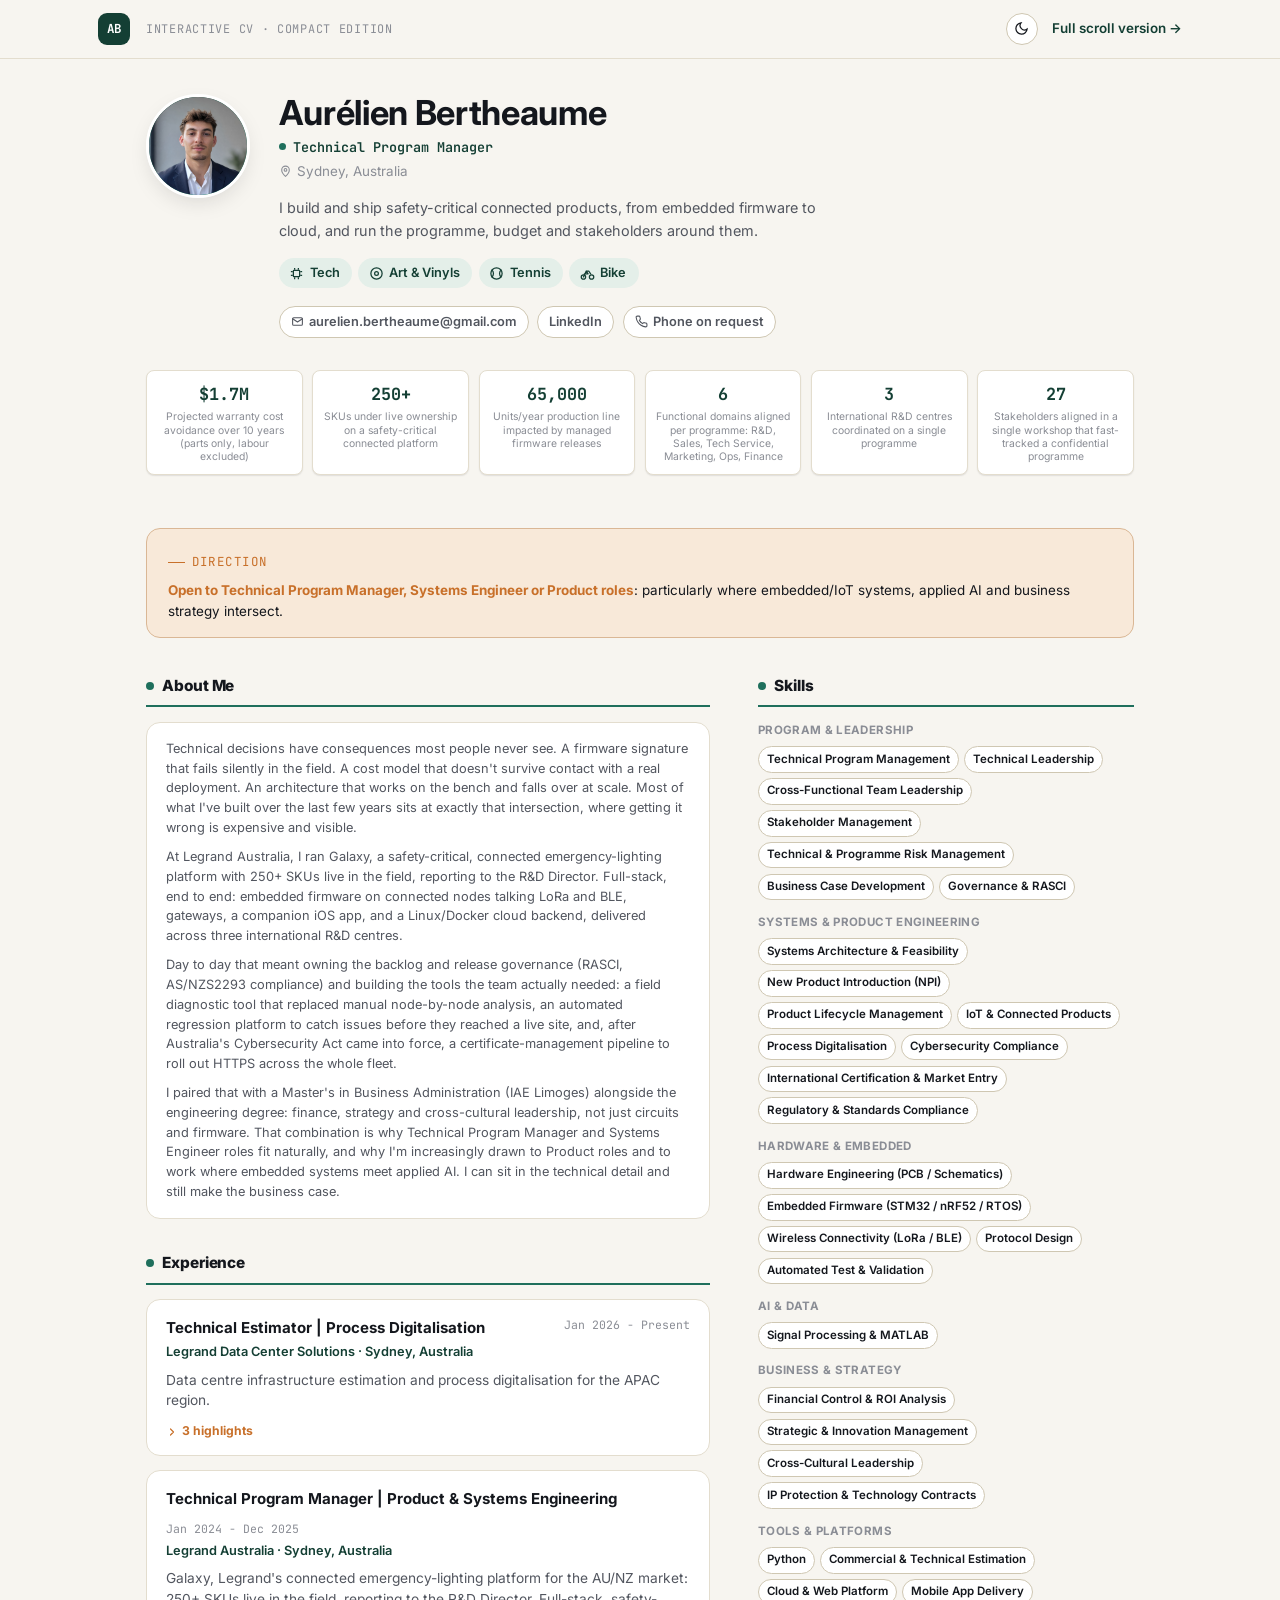
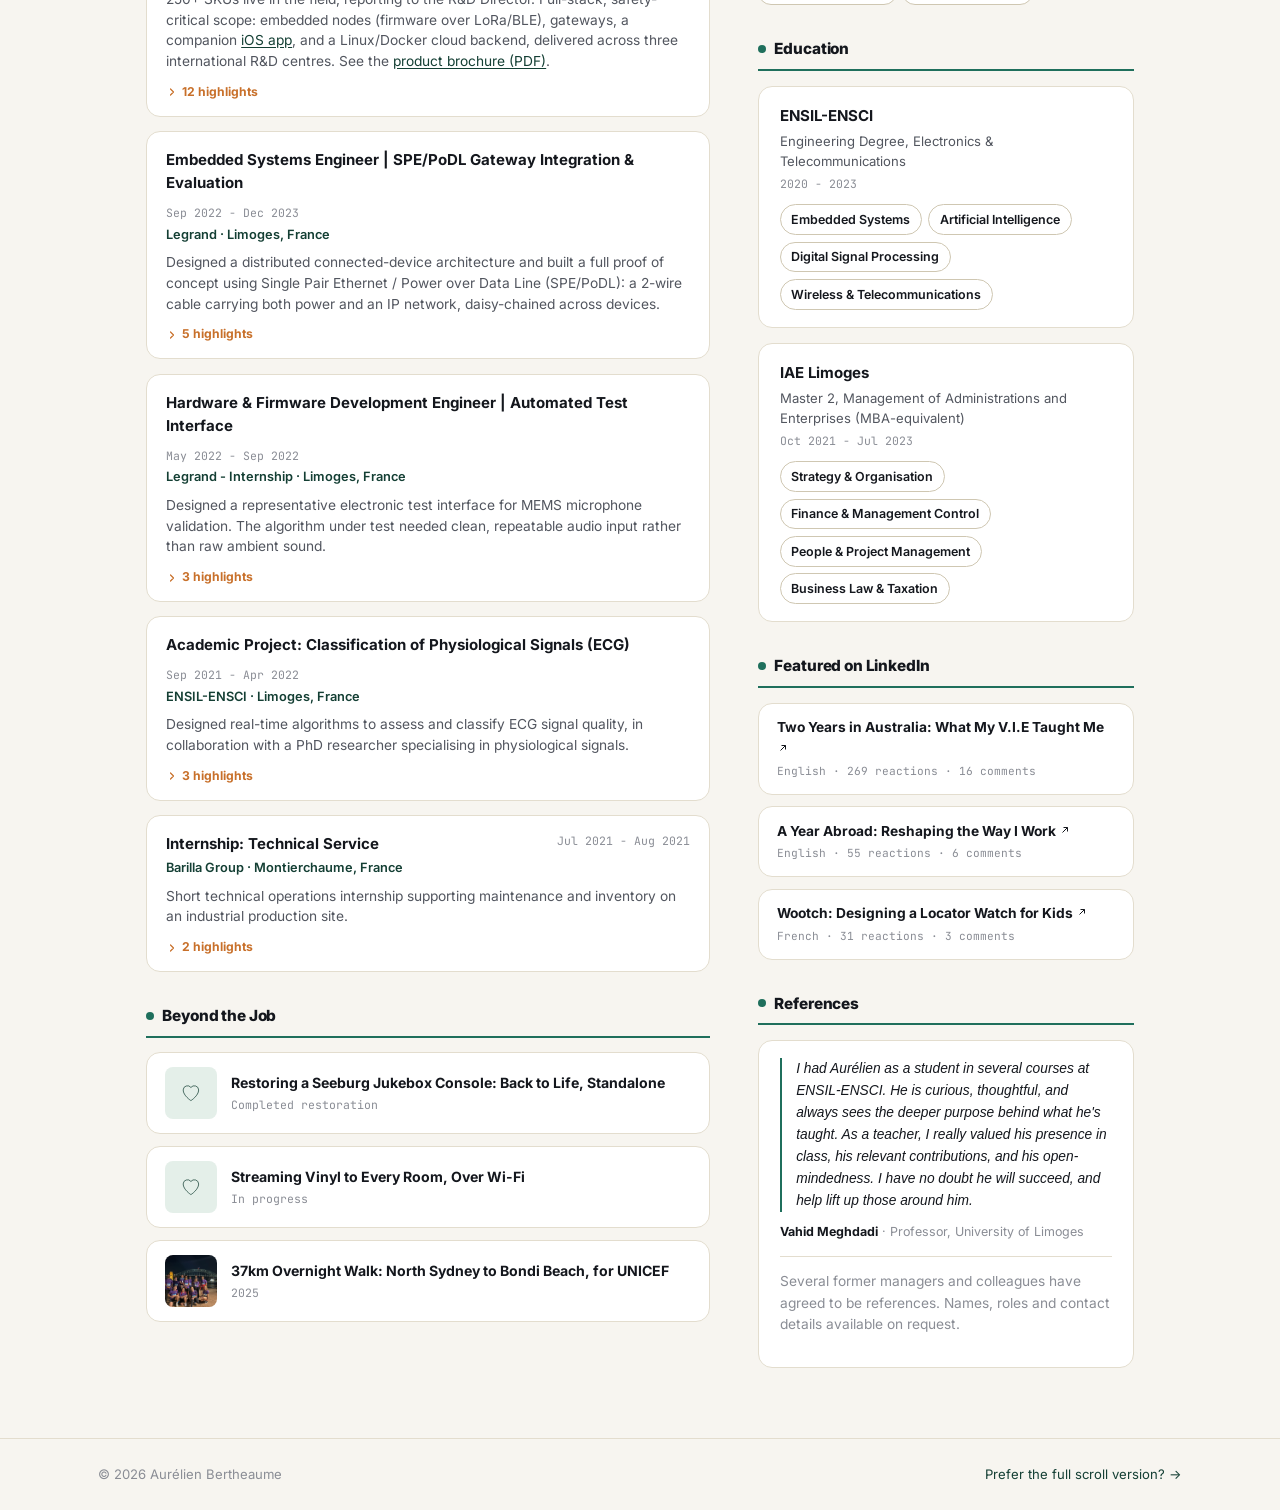
==== commit 6f9a6652: "Polish compact edition per feedback round 3 - Give the identity block real prominence: move the KPI " ====
--- a/index.html
+++ b/index.html
@@ -54,9 +54,9 @@
 
     <div class="masthead-passions" id="m-passions"></div>
 
+    <div class="masthead-contact" id="m-contact"></div>
+
     <div class="masthead-kpis" id="m-kpis"></div>
-
-    <div class="masthead-contact" id="m-contact"></div>
   </section>
 
   <div class="direction-strip">
@@ -72,7 +72,7 @@
     <!-- MAIN COLUMN -->
     <div class="col col-main">
 
-      <h2 class="col-title">About</h2>
+      <h2 class="col-title">About Me</h2>
       <div class="col-block" id="c-about"></div>
 
       <h2 class="col-title">Experience</h2>
--- a/assets/css/compact.css
+++ b/assets/css/compact.css
@@ -8,6 +8,9 @@
 
 .cwrap{ max-width: 1180px; margin: 0 auto; padding-left: var(--gutter); padding-right: var(--gutter); }
 
+/* this edition's chips never carry the little clickability dot the full site uses */
+.skill-chip::after{ display: none; }
+
 /* ---------- top bar ---------- */
 .cbar{
   border-bottom: 1px solid var(--line);
@@ -36,17 +39,17 @@
 
 /* ---------- masthead ---------- */
 .masthead{
-  max-width: 1180px; margin: 0 auto; padding: 2.2rem var(--gutter) 1.7rem;
+  max-width: 1180px; margin: 0 auto; padding: 2.2rem var(--gutter) 1.9rem;
   display: grid;
-  grid-template-columns: auto 1fr auto;
+  grid-template-columns: auto minmax(0, 1fr);
   grid-template-areas:
-    "photo id       kpis"
-    "photo tagline  kpis"
-    "photo passions kpis"
-    "photo contact  kpis";
+    "photo id"
+    "photo tagline"
+    "photo passions"
+    "photo contact"
+    "kpis  kpis";
   column-gap: 1.8rem; row-gap: .5rem;
   align-items: start;
-  border-bottom: 2px solid var(--accent-strong);
 }
 .masthead-photo{
   grid-area: photo;
@@ -57,6 +60,7 @@
   border: 3px solid var(--surface); box-shadow: var(--shadow-md);
 }
 .masthead-photo img{ width: 100%; height: 100%; object-fit: cover; }
+.masthead-id, .masthead-tagline, .masthead-passions, .masthead-contact, .masthead-kpis{ min-width: 0; }
 .masthead-id{ grid-area: id; }
 .masthead-id h1{ font-size: clamp(1.7rem, 2.8vw, 2.15rem); line-height: 1.08; margin: 0; }
 .masthead-role{
@@ -77,6 +81,7 @@
   text-decoration: none; border: 1px solid var(--line-strong); border-radius: 999px;
   background: var(--surface);
   padding: .38em .85em;
+  max-width: 100%; overflow-wrap: anywhere;
   transition: border-color .18s var(--ease), color .18s var(--ease);
 }
 .masthead-contact svg{ width: 13px; height: 13px; }
@@ -84,19 +89,19 @@
 
 .masthead-kpis{
   grid-area: kpis;
-  display: grid; grid-template-columns: repeat(2, minmax(96px,1fr)); gap: .55rem;
-  align-self: center;
+  display: grid; grid-template-columns: repeat(6, minmax(0, 1fr)); gap: .6rem;
+  margin-top: 1.5rem;
 }
 .mk-card{
-  text-align: center; padding: .6em .5em;
+  text-align: center; padding: .65em .5em;
   background: var(--surface); border: 1px solid var(--line); border-radius: var(--radius-sm);
   box-shadow: var(--shadow-sm);
 }
-.mk-value{ font-family: var(--font-mono); font-weight: 700; font-size: 1.1rem; color: var(--accent-strong); }
-.mk-label{ font-size: .68rem; color: var(--ink-faint); line-height: 1.3; margin-top: .2rem; }
+.mk-value{ font-family: var(--font-mono); font-weight: 700; font-size: 1.05rem; color: var(--accent-strong); }
+.mk-label{ font-size: .65rem; color: var(--ink-faint); line-height: 1.28; margin-top: .2rem; }
 
 .direction-strip{
-  max-width: 1180px; margin: 1.4rem auto 0; padding: 0 var(--gutter);
+  max-width: 1180px; margin: 1.4rem auto 1.8rem; padding: 0 var(--gutter);
 }
 .direction-strip-inner{
   background: var(--focus-tint);
@@ -116,7 +121,7 @@
   max-width: 1180px; margin: 0 auto; padding: .4rem var(--gutter) 3rem;
   display: grid; grid-template-columns: 1.5fr 1fr; column-gap: 3rem;
 }
-.col-main{ padding: 0 0 1.4rem; border-right: 1px solid var(--line); }
+.col-main{ padding: 0 0 1.4rem; }
 .col-side{ padding: 0 0 1.4rem; }
 .col-title{
   display: flex; align-items: center; gap: .55em;
@@ -173,13 +178,21 @@
   transition: max-height .32s var(--ease), opacity .25s var(--ease);
 }
 .role-row.is-open .role-detail{ max-height: 2400px; opacity: 1; padding-bottom: 1rem; }
-.role-bullets{ display: flex; flex-direction: column; gap: .5rem; border-top: 1px solid var(--line); padding-top: .6rem; }
-.role-bullet{ border-top: 1px solid var(--line); padding-top: .5rem; }
-.role-bullet:first-child{ border-top: none; padding-top: 0; }
-.role-bullet-text{ font-size: .8rem; line-height: 1.5; color: var(--ink); margin: 0 0 .35rem; }
+.role-bullets{
+  display: flex; flex-direction: column; gap: .6rem;
+  padding-top: .7rem; margin-top: .1rem;
+  border-top: 1px solid color-mix(in srgb, var(--line) 65%, transparent);
+}
+.role-bullet{ display: flex; align-items: flex-start; gap: .6em; }
+.role-bullet-dot{
+  flex: none; width: 5px; height: 5px; border-radius: 50%;
+  background: var(--accent); margin-top: .55em;
+}
+.role-bullet-body{ flex: 1; min-width: 0; }
+.role-bullet-text{ font-size: .77rem; line-height: 1.48; color: var(--ink); margin: 0 0 .3rem; }
 .role-bullet img.exp-bullet-photo{ max-width: 220px; border-radius: var(--radius-sm); }
-.role-bullet .skill-chips{ gap: .35rem; }
-.role-bullet .skill-chip{ padding: .32em .75em; font-size: .74rem; }
+.role-bullet .skill-chips{ gap: .32rem; }
+.role-bullet .skill-chip{ padding: .3em .7em; font-size: .72rem; }
 
 /* ---------- skills (dense cloud) ---------- */
 .skills-compact-group{ margin-bottom: .85rem; }
@@ -187,7 +200,6 @@
 .scg-label{ font-weight: 700; font-size: .72rem; text-transform: uppercase; letter-spacing: .03em; color: var(--ink-faint); display: block; margin-bottom: .4rem; }
 .skills-compact-group .skill-chips{ gap: .32rem; }
 .skills-compact-group .skill-chip{ padding: .3em .7em; font-size: .72rem; }
-.skills-compact-group .skill-chip::after{ width: 5px; height: 5px; }
 
 /* ---------- education (compact, card style) ---------- */
 .edu-compact-item{
@@ -252,22 +264,13 @@
 
 /* ---------- responsive ---------- */
 @media (max-width: 900px){
-  .masthead{
-    grid-template-columns: auto 1fr;
-    grid-template-areas:
-      "photo id"
-      "tagline tagline"
-      "passions passions"
-      "kpis kpis"
-      "contact contact";
-  }
-  .masthead-kpis{ grid-template-columns: repeat(3, 1fr); margin-top: .4rem; }
+  .masthead-kpis{ grid-template-columns: repeat(3, minmax(0, 1fr)); margin-top: 1.2rem; }
   .newspaper-grid{ grid-template-columns: 1fr; }
-  .col-main{ border-right: none; border-bottom: 1px solid var(--line); padding: 0 0 .6rem; }
+  .col-main{ border-bottom: 1px solid var(--line); padding: 0 0 .6rem; }
   .col-side{ padding: .2rem 0 0; }
 }
 @media (max-width: 560px){
   .masthead{ padding-top: 1.8rem; }
   .masthead-photo{ width: 84px; height: 84px; }
-  .masthead-kpis{ grid-template-columns: repeat(2, 1fr); }
-}
+  .masthead-kpis{ grid-template-columns: repeat(2, minmax(0, 1fr)); }
+}
